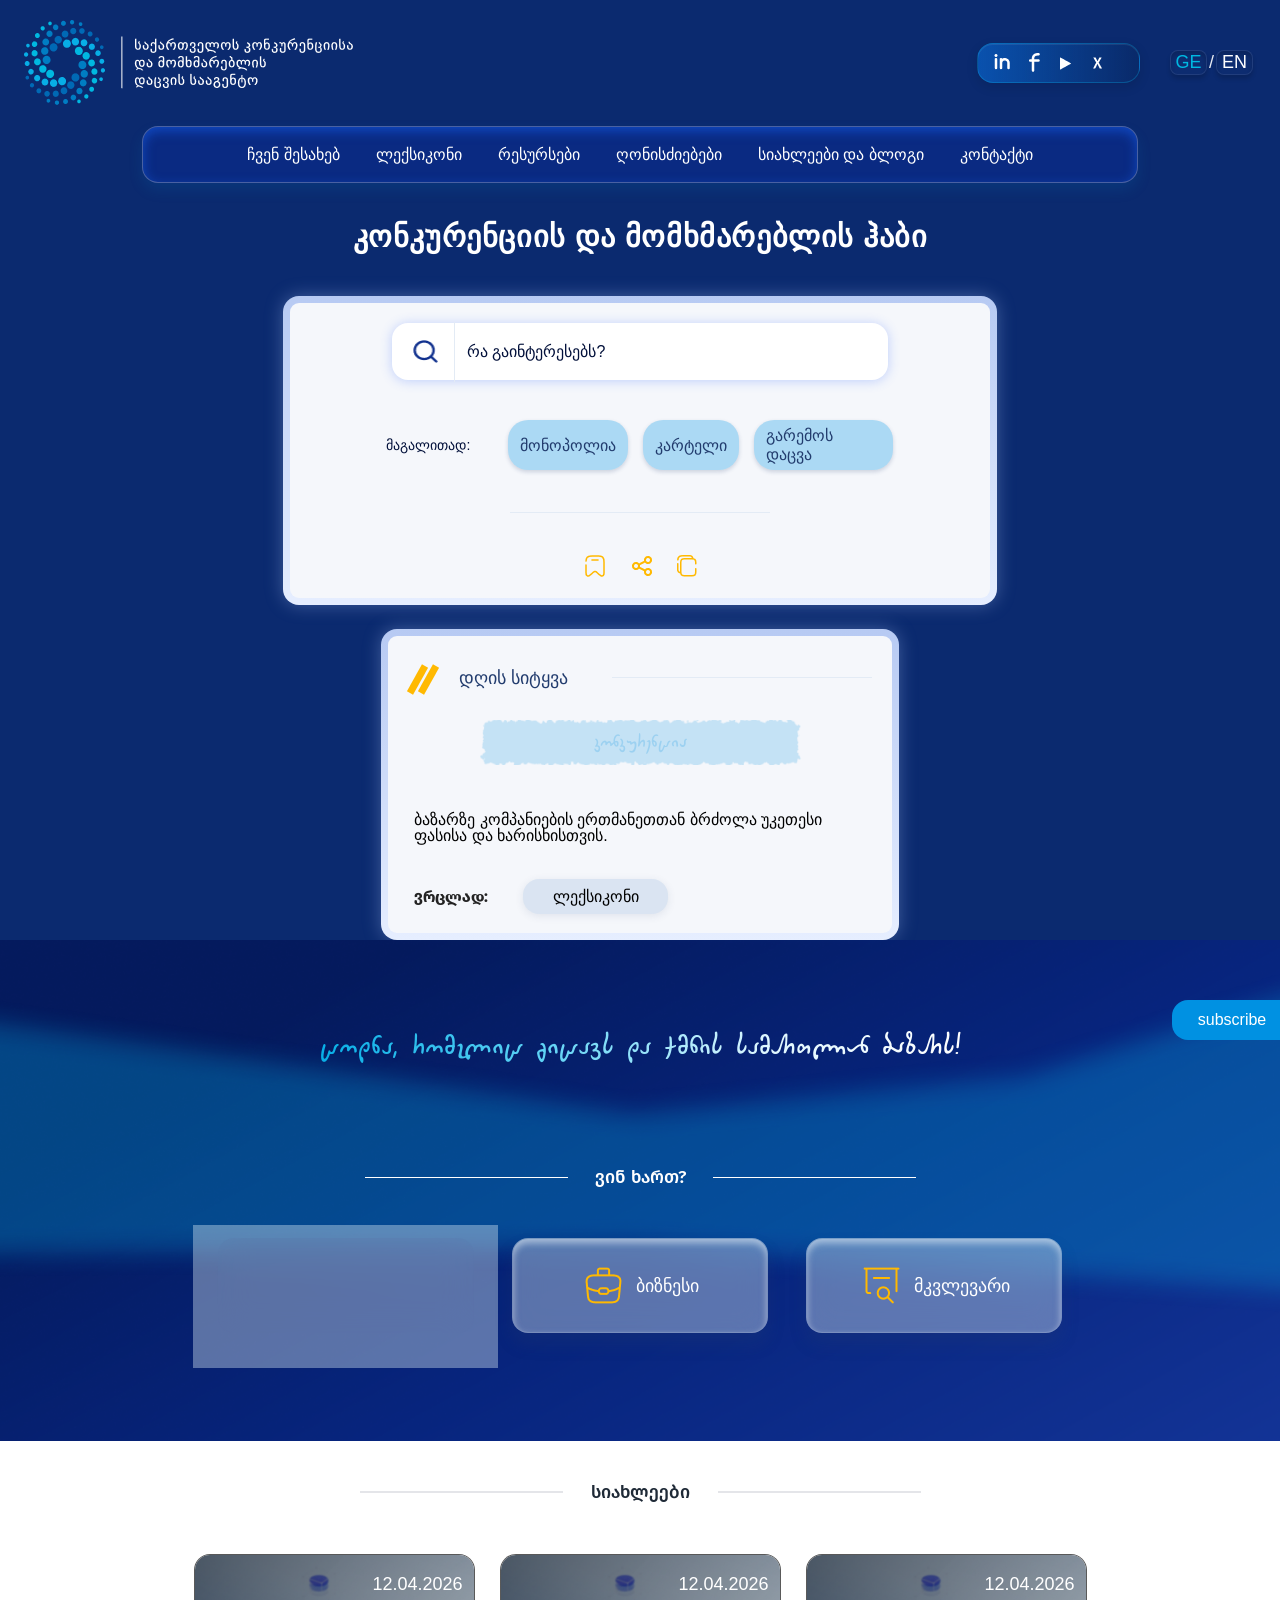
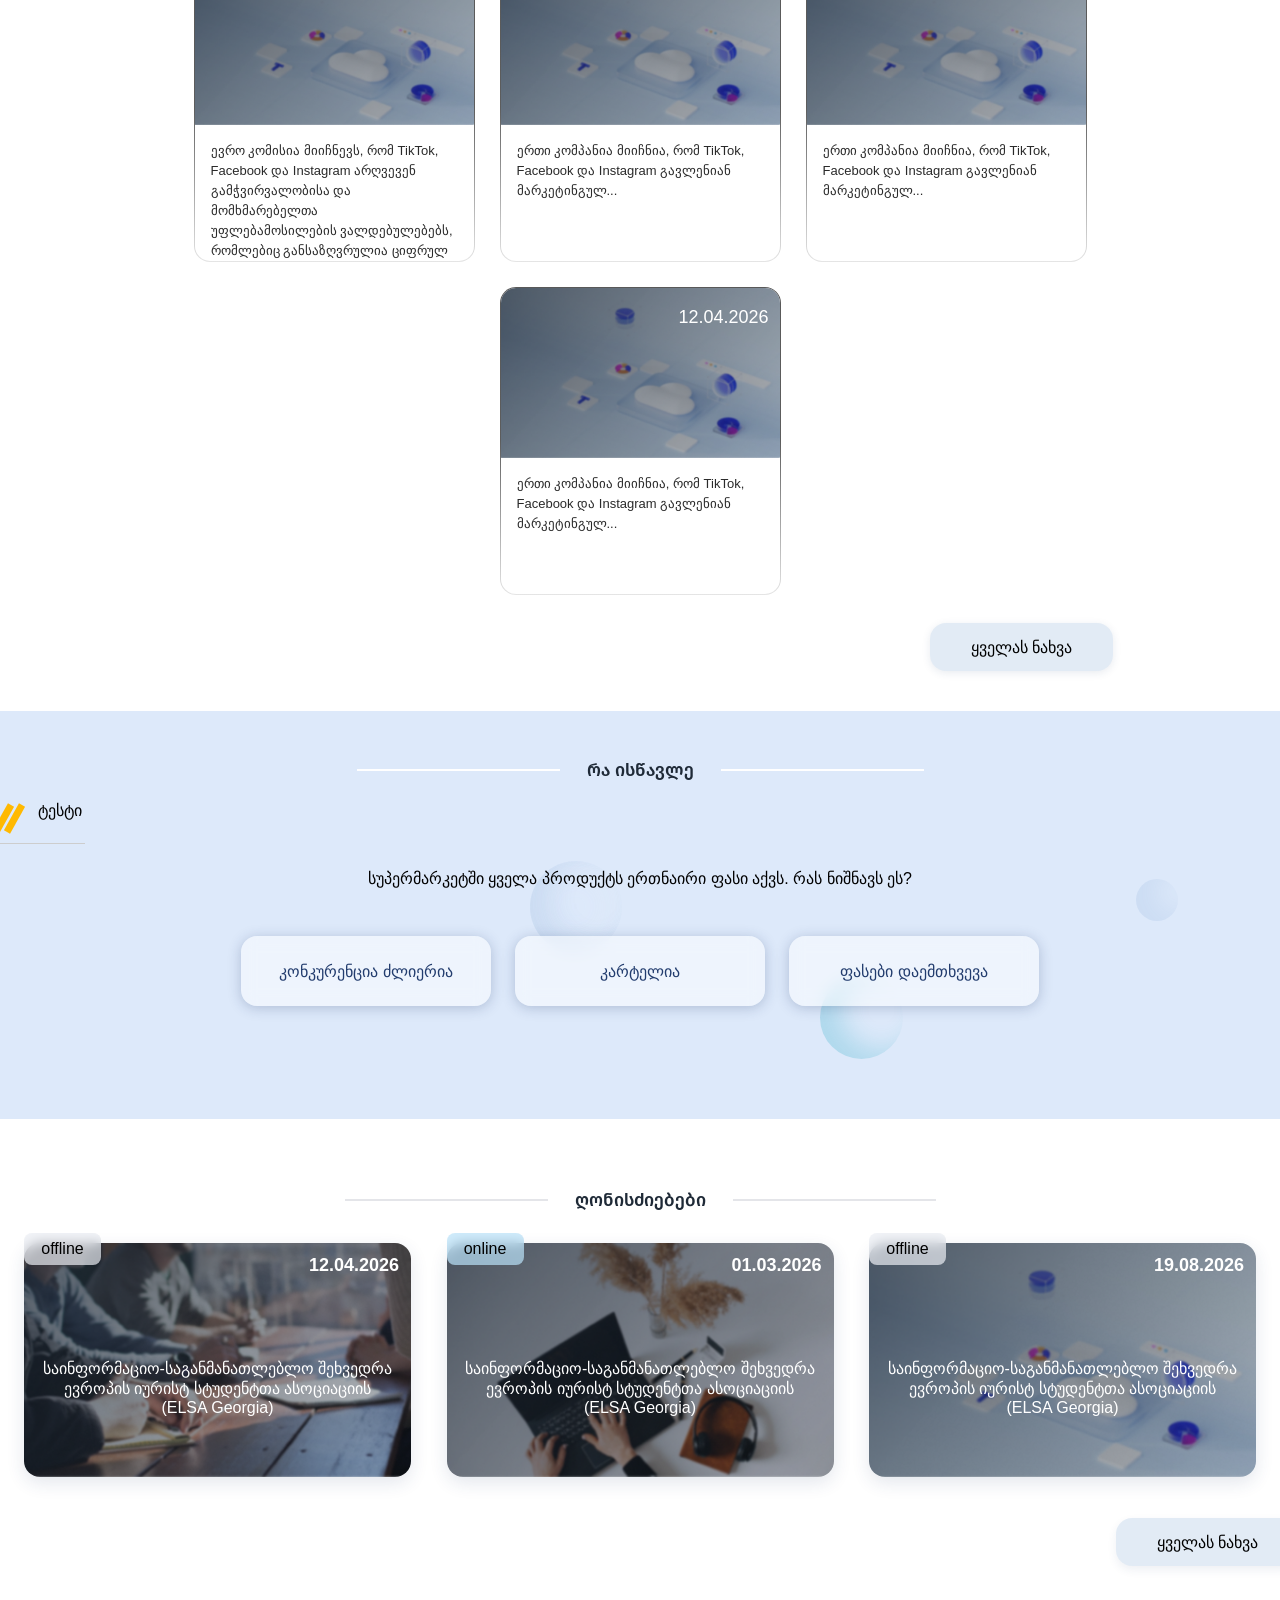
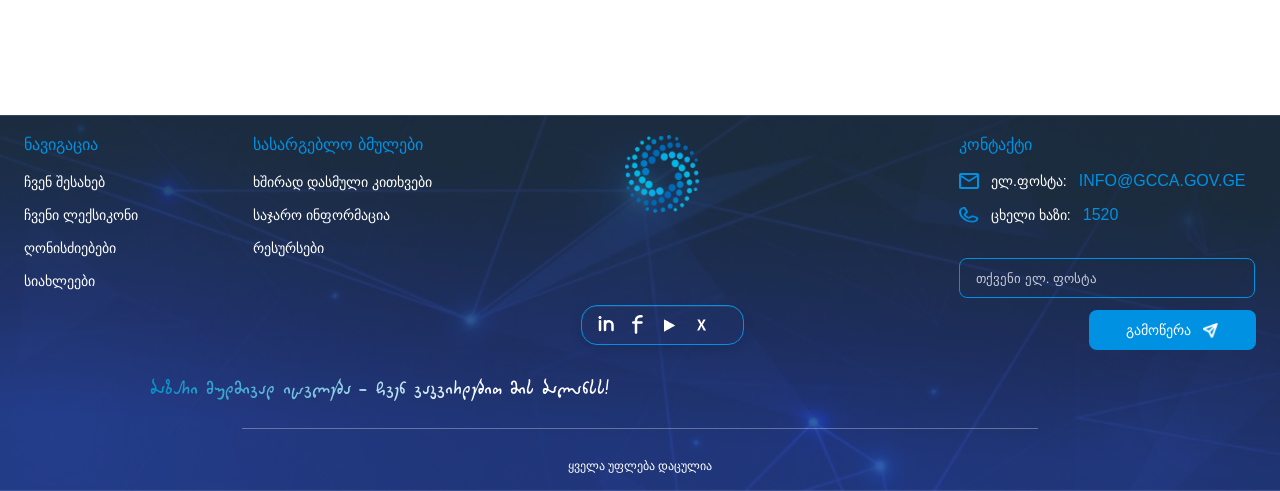
==== index.html @ 0b951bfc "დავიწყე მობ ვერსია" ====
<html lang="ka">
    <head>
        <meta charset="UTF-8" />
        <meta name="viewport" content="width=device-width, initial-scale=1.0" />
        <link rel="preconnect" href="https://fonts.googleapis.com" />
        <link rel="preconnect" href="https://fonts.gstatic.com" crossorigin />
        <script src="assets/js/main.js" defer></script>
        <link
            href="https://fonts.googleapis.com/css2?family=Poppins:wght@400;500;600&display=swap"
            rel="stylesheet"
        />
        <link rel="stylesheet" href="assets/css/style.css" />

        <title>competition</title>
    </head>
    <body>
        <header class="header">
            <div class="container header-top">
                <!-- LEFT: LOGO + TEXT -->
                <div class="header-left">
                    <a href="index.html" class="logo-link">
                        <img
                            src="assets/images/logo-header.png"
                            alt="logo"
                            class="logo"
                        />
                    </a>
                </div>

                <!-- RIGHT: SOCIAL + LANG -->
                <div class="header-right">
                    <div class="socials">
                        <a href="https://www.linkedin.com/company/competition-agency-of-georgia/" aria-linkedin" target="_blank"
                            ><img
                                src="assets/images/in-header.png"
                                alt="instagram"
                        /></a>
                        <a
                            href="https://www.facebook.com/GeorgianNationalCompetitionAgency/"
                            aria-label="Facebook"
                            target="_blank"
                            ><img
                                src="assets/images/fb-header.png"
                                alt="facebook"
                        /></a>
                        <a href="https://www.youtube.com/channel/UCS6PSHW37QIJxqiCBwm-YfQ" aria-label="YouTube" target="_blank"
                            ><img src="assets/images/play.png" alt="youtube"
                        /></a>
                        <a href="https://x.com/gnc_agency/" aria-label="X (Twitter)" target="_blank"
                            ><img src="assets/images/x.png" alt="twitter"
                        /></a>
                    </div>

                    <div class="lang">
                        <a href="#" class="lang-link active">GE</a>

                        <span class="lang-divider">/</span>

                        <a href="#" class="lang-link">EN</a>
                    </div>
                </div>
            </div>

            <!-- NAVIGATION -->
             <button class="burger" aria-label="menu">
                <span></span>
                <span></span>
                <span></span>
            </button>
            <nav class="nav">
                <a href="about.html">ჩვენ შესახებ</a>
                <a href="dictionary.html">ლექსიკონი</a>
                <a href="resources.html">რესურსები</a>
                <a href="event.html">ღონისძიებები</a>
                <a href="news.html">სიახლეები და ბლოგი</a>
                <a href="contact.html">კონტაქტი</a>
            </nav>
        </header>

        <main>
            <h1 class="main-title uppercase">
                კონკურენციის და მომხმარებლის ჰაბი
            </h1>
            <section class="cards">
                <!-- LEFT CARD -->
                <div class="card card-left">
                    <div class="search">
                        <span class="icon">
                            <img
                                src="assets/images/mingcute_search-line.png"
                                alt=""
                            />
                        </span>
                        <label for="search-input" class="visually-hidden"
                            >ძებნა</label
                        >

                        <input
                            type="text"
                            id="search-input"
                            placeholder="რა გაინტერესებს?"
                        />
                    </div>

                    <div class="tags">
                        <span class="tags-label">მაგალითად:</span>

                        <div class="tags-list">
                            <a href="#" class="tag">მონოპოლია</a>

                            <a href="#" class="tag">კარტელი</a>

                            <a href="#" class="tag">გარემოს დაცვა</a>
                        </div>
                    </div>
                    <div class="divider-line"></div>
                    <div class="icons">
                        <a href="#" title="შენახვა" aria-label="შენახვა">
                            <img src="assets/images/Vector.png" alt="" />
                        </a>

                        <a href="#" title="გაზიარება" aria-label="გაზიარება">
                            <img src="assets/images/Vector1.png" alt="" />
                        </a>

                        <a href="#" title="კოპირება" aria-label="კოპირება">
                            <img src="assets/images/Vector2.png" alt="" />
                        </a>
                    </div>
                </div>

                <!-- RIGHT CARD -->
                <div class="card card-right">
                    <h3 class="card-title">
                        <span class="slashes"> </span>
                        დღის სიტყვა
                    </h3>

                    <div class="highlight">კონკურენცია</div>

                    <p class="card-text">
                        ბაზარზე კომპანიების ერთმანეთთან ბრძოლა უკეთესი ფასისა და
                        ხარისხისთვის.
                    </p>
                    <div class="bottom-row">
                        <p class="more">ვრცლად:</p>

                        <a href="#" class="btn">ლექსიკონი</a>
                    </div>
                </div>
            </section>
            <section class="blue-section">
                <p class="handwritten-text">
                    ცოდნა, რომელიც გიცავს და ქმნის სამართლიან ბაზარს!
                </p>
                <button class="subscribe-btn">subscribe</button>

                <div class="user-options">
                    <p class="question-title">ვინ ხართ?</p>

                    <div class="options">
                        <div class="option">
                            <img
                                src="assets/images/user.png"
                                alt="მომხმარებელი"
                            />
                            <span>მომხმარებელი</span>
                        </div>

                        <div class="option">
                            <img
                                src="assets/images/business.png"
                                alt="ბიზნესი"
                            />
                            <span>ბიზნესი</span>
                        </div>

                        <div class="option">
                            <img
                                src="assets/images/research.png"
                                alt="მკვლევარი"
                            />
                            <span>მკვლევარი</span>
                        </div>
                    </div>
                </div>
            </section>
        </main>
        <section class="articles-section">
            <div class="articles-header">
                <div class="line"></div>
                <h2>სიახლეები</h2>
                <div class="line"></div>
            </div>

            <div class="articles-cards">
                <a href="#" class="article-card">
                    <div class="article-card-inner">
                        <div class="article-image">
                            <img src="assets/images/news1.png" alt="" />
                            <span class="article-date">12.04.2026</span>
                        </div>

                        <div class="article-content">
                            <p>
                                ევრო კომისია მიიჩნევს, რომ TikTok, Facebook და
                                Instagram არღვევენ გამჭვირვალობისა და
                                მომხმარებელთა უფლებამოსილების ვალდებულებებს,
                                რომლებიც განსაზღვრულია ციფრულ სერვისებზე
                                შეთანხმებულ დებულებებში (Digital Services
                                Act-DSA). მკვლევარებს უნდა ჰქონდეთ წვდომა
                                აღნიშნული პლატფორმების საჯარო მონაცემებზე, რათა
                                შეისწავლონ მათი შესაძლო გავლენა მომხმარებელთა
                                ფიზიკურ დამენტალურ ჯანმრთელობაზე. თუმცა,
                                Facebook-ის, Instagram-ისა და TikTok-ის მიერ
                                დადგენილი წვდომის პროცედურები მკაცრად შეზღუდულია
                                და არ აძლევს მათ სრულ შესაძლებლობას.
                                Facebook-ისა და Instagram-ის კონტენტის
                                შეტყობინების პროცესი მოიცავს არასაჭირო ნაბიჯებს
                                და იყენებს შეცდომაში შემყვან ინტერფეისს, რაც
                                ზღუდავს მომხმარებლების შესაძლებლობას მარტივად
                                შეიტყონ არალეგალური კონტენტის შესახებ, მაგალითად
                                ბავშვთა სექსუალური ექსპლუატაციის, ტერორისტული
                                აქტების ან ფინანსური თაღლითობების მასალა.
                                მომხმარებლებს, რომელთა კონტენტი წაიშალა ან
                                ანგარიშები შეაჩერეს, უნდა ჰქონდეთ გასაჩივრების
                                განხორციელების უფლება.
                            </p>
                        </div>
                    </div>
                </a>

                <a href="#" class="article-card">
                    <div class="article-card-inner">
                        <div class="article-image">
                            <img src="assets/images/news1.png" alt="" />
                            <span class="article-date">12.04.2026</span>
                        </div>

                        <div class="article-content">
                            <p>
                                ერთი კომპანია მიიჩნია, რომ TikTok, Facebook და
                                Instagram გავლენიან მარკეტინგულ...
                            </p>
                        </div>
                    </div>
                </a>
                <a href="#" class="article-card">
                    <div class="article-card-inner">
                        <div class="article-image">
                            <img src="assets/images/news1.png" alt="" />
                            <span class="article-date">12.04.2026</span>
                        </div>

                        <div class="article-content">
                            <p>
                                ერთი კომპანია მიიჩნია, რომ TikTok, Facebook და
                                Instagram გავლენიან მარკეტინგულ...
                            </p>
                        </div>
                    </div>
                </a>

                <a href="#" class="article-card">
                    <div class="article-card-inner">
                        <div class="article-image">
                            <img src="assets/images/news1.png" alt="" />
                            <span class="article-date">12.04.2026</span>
                        </div>

                        <div class="article-content">
                            <p>
                                ერთი კომპანია მიიჩნია, რომ TikTok, Facebook და
                                Instagram გავლენიან მარკეტინგულ...
                            </p>
                        </div>
                    </div>
                </a>
            </div>

            <button class="view-all-btn">ყველას ნახვა</button>
        </section>
        <section class="learn-section">
            <div class="circle circle-lg"></div>
            <div class="circle circle-md"></div>
            <div class="circle circle-sm"></div>
            <div class="container">
                <div class="learn-header">
                    <span class="learn-line"></span>

                    <h2 class="learn-title">რა ისწავლე</h2>

                    <span class="learn-line"></span>
                </div>

                <div class="learn-content">
                    <div class="learn-left">
                        <div class="slashes"></div>

                        <span class="learn-label">ტესტი</span>
                        <span class="learn-bottom-line"></span>
                    </div>

                    <div class="learn-center">
                        <p class="learn-question">
                            სუპერმარკეტში ყველა პროდუქტს ერთნაირი ფასი აქვს. რას
                            ნიშნავს ეს?
                        </p>

                        <div class="learn-options">
                            <a href="#" class="learn-option">
                                კონკურენცია ძლიერია
                            </a>

                            <a href="#" class="learn-option"> კარტელია </a>

                            <a href="#" class="learn-option">
                                ფასები დაემთხვევა
                            </a>
                        </div>
                    </div>

                   
                </div>
            </div>
        </section>
        <section class="event-section">
            <div class="container">
                <div class="event-header">
                    <span class="event-line"></span>

                    <h2 class="event-title">ღონისძიებები</h2>

                    <span class="event-line"></span>
                </div>

                <div class="event-cards">
                    <!-- CARD 1 -->
                    <a href="#" class="event-card">
                        <article class="event-card">
                            <div class="event-image-wrap">
                                <img
                                    src="assets/images/main-event1.png"
                                    alt="ღონისძიება"
                                    class="event-image"
                                />

                                <span class="event-badge offline">
                                    offline
                                </span>

                                <span class="event-date"> 12.04.2026 </span>

                                <div class="event-overlay"></div>

                                <h3 class="event-card-title">
                                    საინფორმაციო-საგანმანათლებლო შეხვედრა
                                    ევროპის იურისტ სტუდენტთა ასოციაციის (ELSA
                                    Georgia)
                                </h3>
                            </div>
                        </article>
                    </a>

                    <!-- CARD 2 -->
                    <a href="#" class="event-card">
                        <article class="event-card">
                            <div class="event-image-wrap">
                                <img
                                    src="assets/images/main-event2.png"
                                    alt="ღონისძიება"
                                    class="event-image"
                                />

                                <span class="event-badge online"> online </span>

                                <span class="event-date"> 01.03.2026 </span>

                                <div class="event-overlay"></div>

                                <h3 class="event-card-title">
                                    საინფორმაციო-საგანმანათლებლო შეხვედრა
                                    ევროპის იურისტ სტუდენტთა ასოციაციის (ELSA
                                    Georgia)
                                </h3>
                            </div>
                        </article>
                    </a>

                    <!-- CARD 3 -->
                    <a href="#" class="event-card">
                        <article class="event-card">
                            <div class="event-image-wrap">
                                <img
                                    src="assets/images/main-evemt3.png"
                                    alt="ღონისძიება"
                                    class="event-image"
                                />

                                <span class="event-badge offline">
                                    offline
                                </span>

                                <span class="event-date"> 19.08.2026 </span>

                                <div class="event-overlay"></div>

                                <h3 class="event-card-title">
                                    საინფორმაციო-საგანმანათლებლო შეხვედრა
                                    ევროპის იურისტ სტუდენტთა ასოციაციის (ELSA
                                    Georgia)
                                </h3>
                            </div>
                        </article>
                    </a>
                </div>

                <button class="event-button">ყველას ნახვა</button>
            </div>
        </section>
        <footer class="footer">
            <div class="footer-overlay"></div>

            <div class="container footer-container">
                <!-- LEFT -->
                <div class="footer-column">
                    <h3 class="footer-heading">ნავიგაცია</h3>

                    <ul class="footer-links">
                        <li><a href="about.html">ჩვენ შესახებ</a></li>
                        <li><a href="dictionary.html">ჩვენი ლექსიკონი</a></li>
                        <li><a href="event.html">ღონისძიებები</a></li>
                        <li><a href="news.html">სიახლეები</a></li>
                    </ul>
                </div>
                <!-- SECOND COLUMN -->

                <div class="footer-column footer-modules">
                    <h3 class="footer-heading">სასარგებლო ბმულები</h3>

                    <ul class="footer-links">
                        <li><a href="#">ხშირად დასმული კითხვები</a></li>
                        <li><a href="#">საჯარო ინფორმაცია</a></li>
                        <li><a href="resources.html">რესურსები</a></li>
                    </ul>
                </div>

                <!-- CENTER -->
                <div class="footer-center">
                    <a href="index.html" class="logo-link">
                        <img
                            src="assets/images/logo.png"
                            alt="ლოგო"
                            class="footer-logo"
                        />
                    </a>

                    <div class="socials">
                        <a href="https://www.linkedin.com/company/competition-agency-of-georgia/" target="_blank" aria-label="LinkedIn"
                            ><img
                                src="assets/images/in-header.png"
                                alt="linkedin"
                        /></a>
                        <a href="https://www.facebook.com/GeorgianNationalCompetitionAgency/" target="_blank" aria-label="Facebook"
                            ><img
                                src="assets/images/fb-header.png"
                                alt="facebook"
                        /></a>
                        <a href="https://www.youtube.com/channel/UCS6PSHW37QIJxqiCBwm-YfQ" target="_blankaria-label="YouTube"
                            ><img src="assets/images/play.png" alt="youtube"
                        /></a>
                        <a href="https://x.com/gnc_agency/" target="_blank" aria-label="X (Twitter)"
                            ><img src="assets/images/x.png" alt="twitter"
                        /></a>
                    </div>
                </div>

                <!-- RIGHT -->
                <div class="footer-column footer-contact">
                    <h3 class="footer-heading">კონტაქტი</h3>

                    <div class="contact-item">
                        <img src="assets/images/footer-mail.png" alt="mail" />

                        <span class="contact-label">ელ.ფოსტა:</span>

                        <a href="mailto:info@gcca.gov.ge" class="contact-link">
                            INFO@GCCA.GOV.GE
                        </a>
                    </div>

                    <div class="contact-item">
                        <img src="assets/images/footer-call.png" alt="phone" />

                        <span class="contact-label">ცხელი ხაზი:</span>

                        <a href="tel:1520" class="contact-link"> 1520 </a>
                    </div>

                    <form class="footer-form">
                        <input type="email" placeholder="თქვენი ელ. ფოსტა" />

                        <button type="submit">
                            გამოწერა
                            <img
                                src="assets/images/footer-arrow.png"
                                alt="arrow"
                            />
                        </button>
                    </form>
                </div>
            </div>
            <div class="footer-quote">
                ბაზარი მუდმივად იცვლება — ჩვენ ვაკვირდებით მის ბალანსს!
            </div>
            <div class="footer-line"></div>
            <div class="footer-bottom">ყველა უფლება დაცულია</div>
        </footer>
    </body>
</html>
---- assets/css/style.css ----
/*--- RESET--- */
* {
    margin: 0;
    padding: 0;
    box-sizing: border-box;
}

@font-face {
    font-family: "FiraGO-Regular";
    src: url("../fonts/FiraGO-Regular.woff2") format("woff2");
    font-weight: 400;
    font-style: normal;
    font-display: swap;
}

@font-face {
    font-family: "FiraGO-Bold";
    src: url("../fonts/FiraGO-Bold.woff2") format("woff2");
    font-weight: 700;
    font-style: normal;
    font-display: swap;
}

@font-face {
    font-family: "FiraGO-Medium";
    src: url("../fonts/FiraGO-Medium.woff2") format("woff2");
    font-weight: 500;
    font-style: normal;
    font-display: swap;
}

@font-face {
    font-family: "DM Giorgi";
    src: url("../fonts/dm-giorgi-khorguashvili.ttf") format("truetype");
    font-weight: 400;
    font-style: normal;
    font-display: swap;
}

body {
    background: #0b2a6f;
    font-family: "FiraGO-Regular", sans-serif;
}

/*--- UTILITIES--- */
.visually-hidden {
    position: absolute;
    width: 1px;
    height: 1px;
    padding: 0;
    margin: -1px;
    overflow: hidden;
    clip: rect(0, 0, 0, 0);
    white-space: nowrap;
    border: 0;
}

/* ---CONTAINER ---*/
.container {
    width: min(1200px, 100% - 40px);
    margin-inline: auto;
    padding: 0 20px;
}

/* ---HEADER--- */
.header {
    padding-top: 20px;
}

.header-top {
    display: flex;
    justify-content: space-between;
    align-items: center;
}

.header-left {
    width: 328px;
    height: 85px;
    display: flex;
    align-items: center;
    gap: 15px;
}

/* LOGO LINK */

.logo-link {
    display: flex;
    align-items: center;

    text-decoration: none;

    transition:
        transform 0.25s ease,
        opacity 0.25s ease;
}

.logo-link:hover {
    transform: translateY(-2px);
    opacity: 0.9;
}

/* LOGO IMAGE */

.logo {
    width: 328.83px;
    height: 84.82px;

    object-fit: contain;

    display: block;
}

.header-right {
    display: flex;
    align-items: center;
    gap: 30px;
}

.socials {
    display: flex;
    align-items: center;
    width: 163px;
    height: 40px;
    gap: 8px;
    padding: 0 12px;
    border-radius: 16px;
    border: 1px solid rgba(7, 174, 230, 0.3);
    background: linear-gradient(
        90deg,
        rgba(9, 90, 187, 0.83) 0%,
        rgba(4, 41, 85, 0.2) 100%
    );

    box-shadow:
        0 4px 12px rgba(0, 0, 0, 0.12),
        inset 0 1px 0 rgba(255, 255, 255, 0.08);
}

.socials a {
    display: inline-flex;
    align-items: center;
    justify-content: center;
    width: 24px;
    height: 24px;
    transition:
        background 0.3s ease,
        transform 0.3s ease,
        color 0.3s ease;
}

.socials a:hover {
    background: rgba(255, 255, 255, 0.12);
    transform: translateY(-1px);
}

.lang {
    display: flex;
    align-items: center;
    gap: 2px;
    width: 86px;
    height: 25px;
    font-family: "FiraGO", sans-serif;
    font-size: 18px;
    font-weight: 500;
}

.lang-link {
    display: flex;
    align-items: center;
    justify-content: center;
    width: 37px;
    height: 25px;
    border-radius: 8px;
    color: #ffffff;
    background: rgba(255, 255, 255, 0.01);
    box-shadow:
        inset 0 4px 4px rgba(0, 0, 0, 0.15),
        0 4px 4px rgba(0, 0, 0, 0.15);
    border: 1px solid rgba(255, 255, 255, 0.08);
    text-decoration: none;
    transition:
        background 0.3s ease,
        color 0.3s ease,
        box-shadow 0.3s ease;
}

.lang-link.active {
    color: #00b8e1;
    background: rgba(255, 255, 255, 0.01);
    box-shadow:
        inset 0 4px 4px rgba(0, 0, 0, 0.15),
        0 4px 4px rgba(0, 0, 0, 0.15);
}

.lang-divider {
    color: #ffffff;
    opacity: 0.9;
}
/* BURGER */

.burger {
    display: none;

    width: 48px;
    height: 48px;

    border: none;
    background: transparent;

    cursor: pointer;

    flex-direction: column;
    justify-content: center;
    align-items: center;

    gap: 6px;

    margin-left: auto;
}

.burger span {
    width: 28px;
    height: 2px;
    background: #ffffff;
    border-radius: 10px;
    transition: 0.3s ease;
}
.nav {
    margin: 21px auto 0;
    display: flex;
    justify-content: center;
    align-items: center;
    width: min(996px, 100%);
    flex-wrap: wrap;
    height: auto;
    min-height: 57px;
    padding-inline: clamp(20px, 4vw, 60px);
    border-radius: 16px;
    background: rgba(11, 44, 139, 0.7);
    border: 1px solid rgba(255, 255, 255, 0.26);
    box-shadow:
        inset 0 4px 12px rgba(21, 101, 255, 0.5),
        0 7px 14px rgba(0, 125, 195, 0.15);
}

.nav a {
    color: white;
    text-decoration: none;
    padding: 8px 18px;
    border-radius: 8px;
    transition: 0.3s;
    font-family: "FiraGO", sans-serif;
    font-weight: 500;
    font-size: 16px;
    transition:
        background 0.35s ease,
        box-shadow 0.35s ease,
        color 0.35s ease;
}

.nav a:hover {
    background: rgba(9, 42, 131, 0.9);
    box-shadow:
        inset 0 4px 10px rgba(0, 184, 225, 0.28),
        0 0 12px rgba(0, 184, 225, 0.18);
    color: #ffffff;
}

.nav a:hover::after {
    content: "";
    position: absolute;
    left: 8px;
    right: 8px;
    bottom: -1px;
    height: 1px;
    background: rgba(0, 184, 225, 0.8);
    box-shadow: 0 0 8px rgba(0, 184, 225, 0.8);
}

.nav a.active {
    background: rgba(18, 69, 199, 0.2);
    border: 1px solid rgba(0, 184, 225, 0.25);
    box-shadow:
        inset 0 2px 8px rgba(41, 134, 255, 0.35),
        0 1px 10px rgba(153, 227, 255, 0.3);
    color: #ffffff;
}

.main-title {
    max-width: 656px;
    width: 90%;
    margin: 39px auto 0;
    font-family: "FiraGO", sans-serif;

    font-weight: 700;
    font-size: 30px;
    line-height: 100%;
    text-align: center;
    color: #ffffff;
}
.uppercase {
    font-family: "FiraGO", sans-serif;
    text-transform: uppercase;
    font-feature-settings:
        "case" 1,
        "c2sc" 1,
        "smcp" 1;
    letter-spacing: 0.02em;
}

.cards {
    margin-top: clamp(30px, 4vw, 44px);
    display: flex;
    justify-content: center;
    gap: clamp(20px, 3vw, 52px);
    flex-wrap: wrap;
}

.card {
    background: #f8fbff;
    border-radius: 16px;
    padding: 20px;
    border: 7px solid transparent;
    background-image:
        linear-gradient(#f5f7fb, #f5f7fb),
        linear-gradient(180deg, #b7caf3 0%, #e6eeff 100%);
    background-origin: border-box;
    background-clip: padding-box, border-box;
    box-shadow: 0 0 18px rgba(147, 174, 228, 0.4);
}

/*left card*/
.card-left {
    width: min(630px, 100%);
    height: 309px;
    display: flex;
    flex-direction: column;
    align-items: center;
}

.search {
    width: min(496px, 100%);
    height: 61px;
    display: flex;
    align-items: center;
    padding: 0 20px;
    background: #ffffff;
    border-radius: 16px;
    box-shadow: 0 1px 12px rgba(64, 113, 255, 0.3);
}

.search input {
    flex: 1;
    border: none;
    outline: none;
    margin-left: 12px;
    width: 100%;
    font-family: "FiraGO", sans-serif;
    font-size: 16px;
    font-weight: 400;
    color: #02103a;
}

.search img {
    width: 28px;
    height: 28px;
}

.icon {
    position: relative;
    padding-right: 15px;
}

.icon::after {
    content: "";
    position: absolute;
    right: 0;
    top: 50%;
    transform: translateY(-50%);
    width: 1px;
    height: 60px;
    background: #e3ebf5;
}

.search input::placeholder {
    color: #02103a;
}

.tags {
    display: flex;
    align-items: center;
    justify-content: space-between;
    width: 100%;
    max-width: 507px;
    margin-top: 40px;
}

.tags-label {
    color: #02103a;
    font-family: "FiraGO", sans-serif;
    font-size: 14px;
    font-weight: 400;
}

.tags-list {
    display: flex;
    width: 385px;
    gap: 15px;
}

.tag {
    display: inline-flex;
    align-items: center;
    justify-content: center;
    text-decoration: none;
    padding: 6px 12px;
    border-radius: 20px;
    font-family: "FiraGO", sans-serif;
    font-size: 16px;
    font-weight: 400;
    color: #223c6e;
    background: rgba(0, 145, 226, 0.3);
    box-shadow: 0 2px 4px rgba(34, 60, 110, 0.2);
}

.divider-line {
    width: 260px;
    height: 1px;
    background: #e3ebf5;
    margin-top: 42px;
}

.icons {
    display: flex;
    align-items: center;
    gap: 25px;
    margin-top: 41px;
}

.icons a {
    display: inline-flex;
    align-items: center;
    justify-content: center;
    text-decoration: none;
    transition:
        transform 0.3s ease,
        opacity 0.3s ease;
}

.icons a:hover {
    transform: translateY(-2px);
    opacity: 0.8;
}

/* RIGHT CARD */
.card-right {
    position: relative;
    width: min(517px, 100%);
    height: 311px;
    display: flex;
    flex-direction: column;
    padding: 0 26px;
}

.card-title {
    width: 178px;
    display: flex;
    align-items: center;
    gap: 27px;
    margin-top: 26px;
    font-family: "FiraGO", sans-serif;
    font-weight: 500;
    font-size: 18px;
    color: #223c6e;
}

.card-right::after {
    content: "";
    position: absolute;
    margin-top: 41px;
    right: 20px;
    width: 260px;
    height: 1px;
    background: #e3ebf5;
}

.slashes {
    display: flex;
    gap: 4px;
    align-items: center;
    transform: translateY(2px);
}

.slashes::before,
.slashes::after {
    content: "";
    width: 7px;
    height: 31px;
    background: #ffb901;
    transform: rotate(29deg);
    display: block;
}

.highlight {
    width: 325px;
    height: 45px;
    display: flex;
    align-items: center;
    justify-content: center;
    border-radius: 8px;
    margin: 27px auto;
    font-family: "DM Giorgi", sans-serif;
    background-image: url("../images/background.png");
    background-size: cover;
    background-position: center;
    background-repeat: no-repeat;
    color: #0091e233;
}

.card-text {
    width: 436px;
    font-family: "FiraGO", sans-serif;
    font-size: 16px;
    font-weight: 400;
    line-height: 100%;
    margin-top: 20px;
}

.bottom-row {
    display: flex;
    align-items: center;
    gap: 35px;
    margin-top: 35px;
}

.more {
    font-family: "FiraGO-Bold", sans-serif;
    font-weight: 500;
    font-size: 16px;
    line-height: 100%;
    color: #232323;
}

.btn {
    width: 145px;
    height: 35px;
    border: none;
    border-radius: 16px;
    background: rgba(64, 120, 190, 0.15);
    box-shadow: 0 2px 9px rgba(35, 60, 110, 0.1);
    font-family: "FiraGO", sans-serif;
    font-size: 16px;
    font-weight: 400;
    cursor: pointer;
    color: #000000;
    display: inline-flex;
    align-items: center;
    justify-content: center;
    text-decoration: none;
}

/*--- BLUE SECTION ---*/
.blue-section {
    position: relative;
    overflow: hidden;
    padding-top: 40px;
    padding-bottom: 80px;
    background-image: url("../images/gradient1.png");
    background-size: cover;
    background-position: center top;
    background-repeat: no-repeat;
}

.blue-section::before {
    content: "";
    position: absolute;
    left: 0;
    top: 0;
    width: 100%;
    height: 380px;
    background-image: url("../images/gradient2.png");
    background-size: cover;
    background-position: top center;
    background-repeat: no-repeat;
    pointer-events: none;
}

.handwritten-text {
    font-family: "DM Giorgi", sans-serif;
    font-weight: 400;
    font-size: 24px;
    line-height: 100%;
    text-align: center;
    background: linear-gradient(
        90deg,
        #07aee6 0%,
        #5fd3f5 35%,
        #dff7ff 70%,
        #ffffff 100%
    );
    -webkit-background-clip: text;
    -webkit-text-fill-color: transparent;
    margin: 50px auto;
    max-width: 643px;
    padding-top: 6px;
    padding-bottom: 4px;
}

.subscribe-btn {
    position: absolute;
    top: 60px;
    right: -12px;
    width: 120px;
    height: 40px;
    border: none;
    border-radius: 16px 0 0 16px;
    background: #0091e2;
    color: #ffffff;
    font-family: "FiraGO", sans-serif;
    font-weight: 500;
    font-size: 16px;
    z-index: 10;
}

.user-options {
    max-width: 996px;
    width: 100%;
    margin: 104px auto 28px;
    position: relative;
    z-index: 2;
}

.handwritten-text,
.user-options {
    position: relative;
    z-index: 2;
}

.question-title {
    position: relative;
    width: fit-content;
    margin: 0 auto 52px;
    font-family: "FiraGO-Medium", sans-serif;
    font-weight: 500;
    font-size: 18px;
    color: #ffffff;
    line-height: 100%;
}

.question-title::before,
.question-title::after {
    content: "";
    position: absolute;
    top: 50%;
    width: 203px;
    height: 1px;
    background: #ffffff;
}

.question-title::before {
    left: -;
}

.question-title::before {
    right: calc(100% + 27px);
}

.question-title::after {
    left: calc(100% + 27px);
}

.options {
    display: flex;
    justify-content: center;
    gap: clamp(16px, 3vw, 40px);
    flex-wrap: wrap;
}

.option {
    width: min(256px, 100%);
    height: 95px;
    display: flex;
    align-items: center;
    justify-content: center;
    gap: 10px;
    border-radius: 16px;
    background: rgba(218, 234, 246, 0.4);
    border: 1px solid rgba(255, 255, 255, 0.18);
    box-shadow:
        0px 11px 16px rgba(34, 60, 110, 0.25),
        inset 0px 4px 7px rgba(253, 254, 255, 0.5);
    backdrop-filter: blur(16px);
    -webkit-backdrop-filter: blur(16px);
    color: #ffffff;
    font-family: "FiraGO", sans-serif;
    font-size: 18px;
    font-weight: 500;
}

/*--- ARTICLES SECTION სიახლეები---*/
.articles-section {
    width: 100%;
    padding: 40px 120px;
    background: #ffffff;
}

.articles-header {
    display: flex;
    align-items: center;
    justify-content: center;
    gap: 28px;
    margin-bottom: 51px;
}

.articles-header h2 {
    font-family: "FiraGO-Medium", sans-serif;
    font-size: 18px;
    font-weight: 500;
    color: #1f2a37;
}

.line {
    width: 203px;
    height: 2px;
    background: #e4e5e9;
}

.articles-cards {
    display: flex;
    gap: 25px;
    justify-content: center;
    flex-wrap: wrap;
}

.article-card {
    display: block;
    text-decoration: none;
    color: inherit;
    width: 281px;
    height: 308px;
    padding: 1px;
    border-radius: 16px;
    background: linear-gradient(
        180deg,
        rgba(0, 0, 0, 0.65) 0%,
        rgba(58, 58, 58, 0.825) 50%,
        rgba(0, 0, 0, 0.1) 100%
    );

    overflow: hidden;
}

.article-card-inner {
    width: 100%;
    height: 100%;
    background: #ffffff;
    border-radius: 15px;
    overflow: hidden;
}

.article-image {
    position: relative;
    width: 100%;
    height: 170px;
}

.article-image img {
    width: 100%;
    height: 100%;
    object-fit: cover;
}

.article-date {
    width: 87px;
    height: 21px;
    position: absolute;
    top: 19px;
    right: 14px;
    font-size: 18px;
    font-weight: 500;
    color: #ffffff;
    font-family: "FiraGO", sans-serif;
}

.article-content {
    padding: 16px;
}

.article-content p {
    font-family: "FiraGO", sans-serif;
    font-size: 13px;
    line-height: 20px;
    color: #2a2a2a;
}

.view-all-btn {
    display: flex;
    align-items: center;
    justify-content: center;
    margin-left: calc(100% - 230px);
    margin-top: 28px;
    width: 183px;
    height: 48px;
    border: none;
    border-radius: 16px;
    background: rgba(64, 120, 190, 0.15);
    box-shadow: 0 2px 9px rgba(34, 60, 110, 0.1);
    backdrop-filter: blur(4px);
    color: #000000;
    font-family: "FiraGO", sans-serif;
    font-size: 16px;
    font-weight: 400;
    cursor: pointer;
    transition: 0.3s ease;
}

/* --- learn section--- */
.learn-section {
    position: relative;
    padding: 48px 0;
    background: #dde9fa;
    overflow: hidden;
}

.learn-header {
    display: flex;
    align-items: center;
    justify-content: center;
    gap: 27px;
    margin-bottom: 70px;
}

.learn-line {
    width: 203px;
    height: 2px;
    background: #ffffff;
}

.learn-title {
    font-family: "FiraGO-Medium", sans-serif;
    font-weight: 500;
    font-size: 18px;
    color: #1f2a37;
}

.learn-content {
    position: relative;
    max-width: 1040px;
    width: 100%;
    margin: 0 auto;
    padding: 20px 0 65px;
    display: flex;
    flex-direction: column;
    align-items: center;
    gap: 48px;
}

.learn-left {
    position: absolute;
    left: -120px;
    top: -50px;
    display: flex;
    align-items: flex-start;
    gap: 20px;
}

.learn-label {
    font-family: "FiraGO", sans-serif;
    font-size: 16px;
    font-weight: 400;
    color: #000000;
}

.learn-bottom-line {
    width: 185px;
    height: 1px;
    background: #cdcdcd;
    position: absolute;
    left: -100px;
    bottom: -12px;
}

.learn-center {
    display: flex;
    flex-direction: column;
    align-items: center;
}

.learn-question {
    max-width: 572px;
    height: 19px;
    margin-bottom: 46px;
    text-align: center;
    font-family: "FiraGO", sans-serif;
    font-weight: 400;
    font-size: 16px;
    line-height: 100%;
    color: #000000;
}

.learn-options {
    display: flex;
    align-items: center;
    gap: 71px;
    width: 893px;
}

.learn-option {
    display: flex;
    align-items: center;
    justify-content: center;
    width: 250px;
    height: 70px;
    border-radius: 16px;
    text-decoration: none;
    background: rgba(255, 255, 255, 0.5);
    box-shadow: 0 2px 13px rgba(34, 60, 110, 0.25);
    backdrop-filter: blur(8px);
    font-family: "FiraGO", sans-serif;
    font-size: 16px;
    font-weight: 400;
    color: #223c6e;
    cursor: pointer;
    transition: 0.25s ease;
}

/* CIRCLE */
.circle {
    position: absolute;
    border-radius: 50%;
}

/* დიდი */

.circle-lg {
    position: absolute;
    width: 92px;
    height: 92px;
    left: 530px;
    top: 150px;
    border-radius: 50%;
    opacity: 0.21;
    background: linear-gradient(
        180deg,
        rgba(64, 120, 190, 0.55) 0%,
        rgba(64, 120, 190, 0.35) 100% transparent
    );

    box-shadow: inset 20px -8px 27px #4078be80;

    backdrop-filter: blur(27px);
}

/* საშუალო */

.circle-md {
    position: absolute;
    width: 83px;
    height: 83px;
    left: 820px;
    top: 265px;
    border-radius: 50%;
    opacity: 0.41;

    background: linear-gradient(
        180deg,
        rgba(0, 184, 225, 1) 0%,
        rgba(69, 174, 197, 0.67) 100% transparent;
    );

    box-shadow: inset 20px -8px 27px rgba(0, 155, 186, 0.5);
}

/* პატარა */

.circle-sm {
    position: absolute;
    width: 42px;
    height: 42px;
    left: 1136px;
    top: 168px;
    border-radius: 50%;
    opacity: 0.21;

    background: linear-gradient(
        180deg,
        rgba(64, 120, 190, 1) 0%,
        rgba(64, 120, 190, 0.67) 100% transparent;
    );

    box-shadow: inset 20px -8px 27px rgba(64, 120, 190, 0.5);
}
/* --- EVENT SECTION --- */
.event-section {
    padding: 70px 0 85px;
    background: #ffffff;
}

.event-header {
    display: flex;
    align-items: center;
    justify-content: center;
    gap: 27px;
    margin-bottom: 32px;
}

.event-line {
    width: 203px;
    height: 2px;
    background: #e4e5e9;
}

.event-title {
    font-family: "FiraGO-Medium", sans-serif;
    font-weight: 500;
    font-size: 18px;
    color: #1f2a37;
}

/* --- CARDS --- */

.event-cards {
    width: 1202px;
    display: flex;
    justify-content: space-between;
    gap: 20px;
    margin-bottom: 41px;
}

.event-card {
    display: block;
    text-decoration: none;
    color: inherit;
    width: 387px;
    height: 234px;
}

.event-image-wrap {
    position: relative;
    width: 100%;
    height: 100%;
    border-radius: 16px;
    box-shadow: 0 6px 18px rgba(36, 60, 110, 0.12);
}

.event-image {
    width: 100%;
    height: 100%;
    object-fit: cover;
    display: block;
    border-radius: 16px;
}

.event-overlay {
    position: absolute;
    inset: 0;
}

.event-badge {
    position: absolute;
    top: -10px;
    z-index: 2;
    min-width: 77px;
    height: 32px;
    padding: 0 10px;
    border-radius: 8px;
    display: flex;
    align-items: center;
    justify-content: center;
    font-family: "FiraGO", sans-serif;
    font-size: 16px;
    font-weight: 500;
    color: black;
    background: #ebeef4b2;
    backdrop-filter: blur(6px);
}

.event-badge.online {
    background: #bbe2f9b2;
    color: black;
}

.event-date {
    position: absolute;
    top: 12px;
    right: 12px;
    z-index: 2;
    font-family: "FiraGO", sans-serif;
    font-size: 18px;
    font-weight: 600;
    color: #ffffff;
}

.event-card-title {
    position: absolute;
    left: 15px;
    right: 15px;
    bottom: 60px;
    z-index: 2;
    font-family: "FiraGO", sans-serif;
    font-size: 16px;
    font-weight: 400;
    line-height: 120%;
    color: #ffffff;
    text-align: center;
}

.event-button {
    width: 183px;
    height: 48px;
    display: block;
    margin-left: calc(100% - 140px);
    border: none;
    border-radius: 16px;
    background: #4078be26;
    box-shadow: 0 4px 10px rgba(36, 60, 110, 0.08);
    color: #000000;
    font-family: "FiraGO", sans-serif;
    font-size: 16px;
    font-weight: 400;
    cursor: pointer;
    transition: 0.25s ease;
    margin-bottom: 64px;
}

/* --- FOOTER --- */

.footer {
    position: relative;
    padding-top: 20px;
    background: linear-gradient(135deg, #10225d 0%, #16348a 50%, #1d3f9c 100%);
    color: #ffffff;
}

/* ფონის ხაზები */
.footer-overlay {
    position: absolute;
    inset: 0;
    background-image: url("../images/footer.png");
    background-size: cover;
    background-position: center;
    pointer-events: none;
}

.footer-container {
    position: relative;
    z-index: 2;
    display: flex;
    align-items: flex-start;
    justify-content: space-between;
}

/* --- COLUMNS --- */
.footer-column {
    display: flex;
    flex-direction: column;
}

.footer-heading {
    margin-bottom: 18px;
    font-family: "FiraGO", sans-serif;
    font-size: 16px;
    font-weight: 500;
    color: #0091e2;
}

.footer-links {
    display: flex;
    flex-direction: column;
    gap: 14px;
    list-style: none;
}

.footer-links a {
    font-family: "FiraGO", sans-serif;
    font-weight: 400;
    font-size: 14px;
    color: #ffffff;
    text-decoration: none;
    transition: 0.25s ease;
}

/*დაადარე ფიგმას.footer-links a:hover {
    color: #07aee6;
}*/

.footer-modules {
    min-width: 212px;
}

.footer-container {
    position: relative;
    z-index: 2;
    display: flex;
    align-items: flex-start;
    gap: 90px;
}

/* --- CENTER --- */
.footer-center {
    display: flex;
    flex-direction: column;
    align-items: center;
    margin-right: 100px;
}

.footer-logo {
    width: 75px;
    margin-bottom: 28px;
}

.footer .socials {
    display: flex;
    align-items: center;
    width: 163px;
    height: 40px;
    gap: 8px;
    padding: 0 12px;
    border-radius: 16px;
    border: 1px solid#0091E2;
    background: transparent;
    margin-top: 64px;
}

.socials a {
    display: inline-flex;
    align-items: center;
    justify-content: center;
    width: 24px;
    height: 24px;
    transition:
        background 0.3s ease,
        transform 0.3s ease,
        color 0.3s ease;
}

.socials a:hover {
    background: rgba(255, 255, 255, 0.12);
    transform: translateY(-1px);
}

.footer-quote {
    position: relative;
    z-index: 2;

    margin-top: 24px;
    margin-left: 150px;

    padding-top: 4px;
    padding-bottom: 4px;

    font-family: "DM Giorgi", sans-serif;
    font-size: 16px;
    font-weight: 400;

    line-height: 150%;

    background: linear-gradient(90deg, #048fc4 0%, #ffffff 30%);

    -webkit-background-clip: text;
    background-clip: text;

    -webkit-text-fill-color: transparent;
    color: transparent;
}

/* --- CONTACT --- */
.footer-contact {
    min-width: 290px;
}

.contact-item {
    display: flex;
    align-items: center;
    gap: 12px;
    margin-bottom: 16px;
}

.contact-item img {
    width: 20px;
    height: 16px;
}

.contact-label {
    font-family: "FiraGO", sans-serif;
    font-size: 14px;
    font-weight: 400;
    color: #ffffff;
}

.contact-link {
    font-family: "FiraGO", sans-serif;
    font-size: 16px;
    font-weight: 500;
    color: #0091e2;
    text-decoration: none;
    transition: 0.25s ease;
}

.footer-form {
    margin-top: 18px;
}

.footer-form input {
    width: 296px;
    height: 40px;
    padding: 0 16px;
    border: 1px solid #0091e2;
    border-radius: 8px;
    background: transparent;
    outline: none;
    color: #c5cad9;
    margin-bottom: 12px;
}

.footer-form input::placeholder {
    color: #c5cad9;
}

.footer-form button {
    width: 167px;
    height: 40px;
    display: flex;
    align-items: center;
    justify-content: center;
    gap: 12px;
    padding: 6px 20px;
    margin-left: 130px;
    border: none;
    border-radius: 8px;
    background: #0091e2;
    color: #ffffff;
    font-family: "FiraGO", sans-serif;
    font-size: 14px;
    font-weight: 400;
    line-height: 100%;
    cursor: pointer;
    transition: 0.25s ease;
}

.footer-form button img {
    width: 15px;
    height: 15px;
    object-fit: contain;
    flex-shrink: 0;
}

/* --- BOTTOM --- */
.footer-line {
    position: relative;
    z-index: 2;
    width: 796px;
    height: 1px;
    margin: 22px auto 12px;
    background: #ffffff;
    opacity: 0.3;
}

.footer-bottom {
    position: relative;
    z-index: 2;
    padding: 18px 0;
    text-align: center;
    font-family: "FiraGO", sans-serif;
    font-size: 12px;
    font-weight: 400;
    color: #ffffff;
}

/* =========================
   EVENTS PAGE
========================= */
/*   TITLE */

.events-page-title {
    margin-bottom: 31px;
    margin-top: 25px;
    text-align: center;
    font-family: "FiraGO", sans-serif;
    font-size: 20px;
    font-weight: 600;
    text-transform: uppercase;
    line-height: 100%;
    color: #30cbff;
}

/* TABS */
.events-page-tabs {
    position: relative;
    z-index: 3;
    width: 1201px;
    height: 70px;
    margin: 0 auto -16px;
    display: flex;
    justify-content: center;
    gap: 47px;
}

.events-page-tab {
    position: relative;
    top: 10px;
    width: 577px;
    height: 60px;
    border: 1px solid #69aeff;
    border-radius: 16px 16px 0 0;
    background: linear-gradient(180deg, #0f4fc6 0%, #123b92 100%);
    font-family: "FiraGO", sans-serif;
    font-size: 16px;
    font-weight: 600;
    color: #ffffff;
    cursor: pointer;
    text-transform: uppercase;
}

/* ACTIVE TAB */
.events-page-tab--active {
    background: linear-gradient(180deg, #1167d9 0%, #0a4697 100%);
    height: 70px;
    margin: 0 auto -20px;
}

/* CONTENT AREA */
.events-page-section {
    margin-top: 14px;
}

.events-page-content {
    position: relative;
    z-index: 2;
    width: 100%;
    background: #ffffff;
    border-radius: 16px 16px 0 0;
    padding-top: 14px;
    padding-bottom: 70px;
}

/* FILTERS */
.events-page-filters {
    width: 1201px;
    margin: 0 auto 73px;
    display: flex;
    align-items: center;
    gap: 47px;
}

/* -FIELDS- */
/*  SELECT */
.events-page-field1 {
    position: relative;
    width: 576px;
    height: 42px;
}

.events-page-select {
    width: 100%;
    height: 100%;
    padding: 0 20px;
    border: 1px solid #cbd2e2;
    border-radius: 8px;
    background: #ffffff;
    appearance: none;
    outline: none;
    font-family: "FiraGO", sans-serif;
    font-size: 16x;
    font-weight: 500;
    color: #47536e;
    cursor: pointer;
}

/* CUSTOM ARROW */
.events-page-field1::after {
    content: "";
    position: absolute;
    top: 50%;
    right: 18px;
    width: 8px;
    height: 8px;
    border-right: 2px solid #1d1d1d;
    border-bottom: 2px solid #1d1d1d;
    transform: translateY(-70%) rotate(45deg);
    pointer-events: none;
}

/* SEARCH FIELD */
.events-page-field2 {
    position: relative;
    width: 578px;
    height: 42px;
}

.events-page-search-field {
    display: flex;
    align-items: center;
    gap: 23px;
}

.events-page-search-icon {
    position: absolute;
    left: 18px;
    width: 20px;
    height: 20px;
    object-fit: contain;
    z-index: 2;
}

/* SEARCH INPUT */
.events-page-search-input {
    flex: 1;
    height: 100%;
    padding: 0 20px 0 180px;
    border: 1px solid #cbd2e2;
    border-radius: 8px;
    background: #ffffff;
    outline: none;
    font-family: "FiraGO", sans-serif;
    font-size: 16px;
    font-weight: 400;
    color: #a1afcf;
}

.events-page-search-input::placeholder {
    color: #a1afcf;
}

.events-search-btn {
    width: 83px;
    height: 41px;
    border: none;
    border-radius: 11px;
    background: linear-gradient(180deg, #0c3ba5 0%, #07aee6 100%);
    display: flex;
    align-items: center;
    justify-content: center;
    font-family: "FiraGO", sans-serif;
    font-size: 16px;
    font-weight: 400;
    line-height: 100%;
    color: #ffffff;
    cursor: pointer;
    transition:
        transform 0.25s ease,
        opacity 0.25s ease,
        box-shadow 0.25s ease;
}

/* cards */
.events-grid-section {
    padding: 30px 0;
}

/* GRID */
.events-grid {
    width: 1195px;
    display: grid;
    grid-template-columns: repeat(3, 1fr);
    gap: 17px;
}

/* CARD */
.events-grid-item {
    position: relative;
}

.events-grid-card {
    position: relative;
    width: 387px;
    height: 233px;
    overflow: hidden;
    border-radius: 16px;
}

.events-grid-card img {
    width: 100%;
    height: 100%;
    object-fit: cover;
}

/* OVERLAY */
.events-grid-overlay {
    position: absolute;
    inset: 0;
    background: linear-gradient(
        180deg,
        rgba(31, 42, 55, 0.6) 0%,
        rgba(31, 42, 55, 0.2) 100%
    );

    backdrop-filter: blur(1px);
    -webkit-backdrop-filter: blur(1px);
}

/* BADGE */
.events-grid-badge {
    position: absolute;
    top: -12px;
    z-index: 5;
    width: 77px;
    height: 32px;
    padding: 0 12px;
    display: flex;
    align-items: center;
    justify-content: center;
    border-radius: 8px;
    background: #ebeef4b2;
    font-family: "FiraGO", sans-serif;
    font-size: 16px;
    font-weight: 500;
}

.events-grid-badge.offline {
    background: #ebeef4b2;
    color: #000000;
}

.events-grid-badge.online {
    background: #bbe2f9b2;
    color: #000000;
}

/* DATE */
.events-grid-date {
    position: absolute;
    top: 14px;
    right: 14px;
    z-index: 3;
    font-family: "FiraGO", sans-serif;
    font-size: 18px;
    font-weight: 600;
    color: #ffffff;
}

/* TITLE */
.events-grid-title {
    position: absolute;
    left: 28px;
    right: 28px;
    bottom: 70px;
    z-index: 3;
    text-align: center;
    font-family: "FiraGO", sans-serif;
    font-size: 16px;
    font-weight: 400;
    line-height: 120%;
    color: #ffffff;
}

/* PAGINATION */
.events-pagination {
    width: 1200px;
    height: 48px;
    margin: 49px auto 0;
    display: flex;
    align-items: center;
    justify-content: center;
    gap: 16px;
}

/* LINES */
.events-pagination-line {
    flex: 1;
    width: 411px;
    height: 1px;
    background: #cce9f9;
}

/* BUTTON */
.events-pagination-btn {
    width: 303px;
    height: 48px;
    border: none;
    border-radius: 16px;
    background: #4078be26;
    font-family: "FiraGO", sans-serif;
    font-size: 16px;
    font-weight: 400;
    color: #000000;
    cursor: pointer;
    transition: 0.25s ease;
}

.events-pagination-btn:hover {
    width: 100%;
    padding: 70px 0 80px;
    background: #ffffff;
}

/* =========================
   EVENTS  INNER PAGE
========================= */
/*blue section*/
.event-inner-blue-section {
    padding: 40px 0 100px;
    background: #0d2d83;
}

.event-inner-page-title {
    margin-bottom: 27px;
    margin-top: 25px;
    text-align: center;
    font-family: "FiraGO", sans-serif;
    font-size: 20px;
    font-weight: 700;
    text-transform: uppercase;
    line-height: 100%;
    color: #30cbff;
}

.event-inner-title {
    width: 930px;
    margin: 0 auto 29px;
    text-align: center;
    font-family: "FiraGO", sans-serif;
    font-size: 20px;
    font-weight: 500;
    line-height: 110%;
    color: #ffffff;
    word-break: break-word;
}

.event-inner-line {
    width: 411px;
    height: 1px;
    margin: 0 auto 32px;
    background: #cce9f9;
}

.event-inner-meta {
    width: 1200px;
    margin: 0 auto 53px;
    display: flex;
    align-items: center;
    justify-content: space-between;
}

.event-inner-location,
.event-inner-date {
    display: flex;
    align-items: center;
    gap: 10px;
    font-family: "FiraGO", sans-serif;
    font-size: 20px;
    font-weight: 600;
    color: #ffffff;
}

.event-inner-location img,
.event-inner-date img {
    width: 20px;
    height: 20px;
    object-fit: contain;
}

.event-inner-badge {
    position: relative;
    height: 28px;
    padding: 0 18px;
    display: flex;
    align-items: center;
    justify-content: center;
    border-radius: 8px;
    border: 1px solid #ffb901;
    background: #113190;
    font-family: "FiraGO", sans-serif;
    font-size: 16px;
    font-weight: 500;
    color: #ffffff;
}

/*white section*/
.event-inner-white-section {
    background: #ffffff;
    padding: 0 0 80px;
    position: relative;
}

/* OVERLAP CARD */
.event-inner-card {
    width: 1200px;
    top: -80px;
    padding: 23px 28px;
    border-radius: 16px;
    background: rgba(255, 255, 255, 0.9);
    box-shadow: 0 4px 27px rgba(202, 221, 240, 0.3);
    position: relative;
    z-index: 2;
}

.event-inner-card p {
    font-family: "FiraGO", sans-serif;
    font-size: 16px;
    font-weight: 400;
    line-height: 120%;
    color: #000000;
}

.event-inner-divider {
    width: 1200px;
    margin: 40px auto 0;
    display: grid;
    grid-template-columns: 1fr auto 1fr;
    align-items: center;
    column-gap: 37px;
}

.event-inner-divider-line {
    width: 100%;
    height: 1px;
    background: #cce9f9;
}

.event-inner-btn {
    width: 303px;
    height: 48px;
    border: 1px solid rgba(79, 151, 255, 0.6);
    border-radius: 16px;
    background: #143496;
    box-shadow: 0 2px 9px rgba(34, 60, 110, 0.1);
    font-family: "FiraGO", sans-serif;
    font-size: 16px;
    font-weight: 400;
    color: #ffffff;
    cursor: pointer;
    transition: 0.25s ease;
}

.event-inner-btn:hover {
    transform: translateY(-2px);
}

/* =========================
   NEWS PAGE
========================= */
.news-page-section {
    padding-top: 25px;
}

.news-page-grid-section {
    width: 100%;
    background: #ffffff;
}

/*  GRID SECTION */
.news-page-grid {
    display: grid;
    grid-template-columns: repeat(4, 281px);
    justify-content: center;
    gap: 25px;
    margin-top: 32px;
    margin-bottom: 40px;
}

/* CARD */
.news-page-card {
    display: flex;
    flex-direction: column;

    width: 281px;
    height: 308px;

    background: linear-gradient(
        180deg,
        rgba(31, 42, 55, 0.5) 0%,
        rgba(31, 42, 55, 0.1) 45%,
        rgba(31, 42, 55, 0.5) 100%
    );

    border-radius: 16px;
    overflow: hidden;

    box-shadow: 0 4px 18px rgba(202, 221, 240, 0.35);

    transition:
        transform 0.3s ease,
        box-shadow 0.3s ease;
}

.news-page-card:hover {
    transform: translateY(-4px);
    box-shadow: 0 10px 24px rgba(202, 221, 240, 0.45);
}

/* IMAGE */

.news-page-card-image-wrapper {
    position: relative;
    width: 100%;
    height: 146px;
}

.news-page-card-image {
    width: 100%;
    height: 100%;
    object-fit: cover;
    display: block;
}

/*  DATE */

.news-page-card-date {
    position: absolute;
    top: 12px;
    right: 12px;
    z-index: 5;
    font-family: "FiraGO", sans-serif;
    font-size: 18px;
    font-weight: 500;
    color: #ffffff;
}

/* CONTENT */
.news-page-card-content {
    padding: 14px 14px 18px;
    flex: 1;
}

.news-page-card-text {
    font-family: "FiraGO", sans-serif;
    font-size: 13px;
    line-height: 20px;
    font-weight: 400;
    color: #1f2937;
}

/* MORE WRAPPER */
.news-page-more-wrapper {
    width: 1200px;
    padding-bottom: 48px;
    display: flex;
    align-items: center;
    justify-content: center;
    gap: 20px;
}

/* LINES */
.news-page-more-line {
    flex: 1;
    height: 1px;
    background: #cce9f9;
}

/* BUTTON */
.news-page-more-btn {
    width: 303px;
    height: 48px;
    border: none;
    border-radius: 16px;
    background: rgba(64, 120, 190, 0.15);
    box-shadow: 0 2px 9px rgba(34, 60, 110, 0.1);
    color: #10225d;
    font-family: "FiraGO", sans-serif;
    font-size: 16px;
    font-weight: 400;
    color: #000000;
    cursor: pointer;
    flex-shrink: 0;
    transition:
        transform 0.25s ease,
        opacity 0.25s ease;
}

.news-page-more-btn:hover {
    transform: translateY(-2px);
}

/* =========================
   NEWS INNER PAGE
========================= */
.news-inner-main-title {
    margin-top: 32px;
    margin-bottom: 32px;
    text-align: center;
    font-family: "FiraGO", sans-serif;
    font-size: 20px;
    font-weight: 600;
    text-transform: uppercase;
    line-height: 100%;
    color: #30cbff;
}
.news-inner-section {
    padding: 34px 0 30px;
    background: #ffffff;
}

/* TOP TITLE */
.news-inner-top {
    width: 1200px;
    margin: 0 auto 30px;
    display: flex;
    align-items: center;
    justify-content: center;
    gap: 37px;
}

.news-inner-line {
    height: 1px;
    width: 108px;
    background: #cce9f9;
}

.news-inner-title {
    max-width: 910px;
    text-align: center;
    font-family: "FiraGO", sans-serif;
    font-size: 18px;
    font-weight: 500;
    line-height: 100%;
    color: #02103a;
}

/* GALLERY WRAPPER */
.news-inner-gallery-wrapper {
    position: relative;
    width: 1304px;
    margin: 0 auto 32px;
    padding: 18px 28px 28px;
    background: #ffffff;
    display: flex;
    flex-direction: column;
}

/*META*/
.news-inner-meta {
    position: absolute;
    top: 52px;
    left: 68px;
    right: 68px;
    z-index: 5;
    display: flex;
    align-items: center;
    justify-content: space-between;
}

/* DATE */
.news-inner-date {
    display: flex;
    align-items: center;
    gap: 2px;
    font-family: "FiraGO", sans-serif;
    font-size: 16px;
    font-weight: 500;
    line-height: 100%;
    color: #072375;
}

.news-inner-date img {
    width: 16px;
    height: 16px;
    object-fit: contain;
}

/* BADGE */
.news-inner-badge {
    height: 32px;
    padding: 0 14px;
    display: flex;
    align-items: center;
    justify-content: center;
    border: 1px solid #ffb901;
    border-radius: 8px;
    background: #ffffff;
    font-family: "FiraGO", sans-serif;
    font-size: 16px;
    font-weight: 500;
    line-height: 100%;
    color: #072375;
}

/* =========================
   GALLERY
========================= */

.news-inner-gallery {
    width: 100%;

    margin-top: 34px;

    display: flex;
    align-items: center;
    justify-content: center;

    gap: 20px;
}

/* IMAGES ROW */

.news-inner-gallery-grid {
    display: flex;
    align-items: center;
    gap: 12px;
}

/* ALL IMAGES */

.news-inner-gallery-item img {
    display: block;

    object-fit: cover;

    border-radius: 8px;

    transition:
        width 0.35s ease,
        height 0.35s ease,
        transform 0.35s ease,
        opacity 0.35s ease;
}

/* SIDE IMAGES */

.news-inner-gallery-item:not(.active) img {
    width: 183px;
    height: 268px;

    opacity: 0.95;
}

/* ACTIVE IMAGE */

.news-inner-gallery-item.active img {
    width: 386px;
    height: 430px;
}

/* =========================
   ARROWS
========================= */

.news-inner-arrow {
    width: 42px;
    height: 42px;

    border: none;
    background: transparent;

    padding: 0;

    display: flex;
    align-items: center;
    justify-content: center;

    cursor: pointer;

    transition:
        transform 0.25s ease,
        opacity 0.25s ease;
}

.news-inner-arrow img {
    width: 42px;
    height: 42px;

    object-fit: contain;

    display: block;
}

.left-arrow img {
    transform: rotate(180deg);
}

.news-inner-arrow:hover {
    transform: scale(1.08);
    opacity: 0.85;
}
/* =========================
   CONTENT CARD
========================= */

.news-inner-content-card {
    width: 1140px;

    margin: 0 auto 48px;

    padding: 22px 18px 26px;

    border-radius: 16px;

    background: rgba(255, 255, 255, 0.92);

    box-shadow: 0 4px 27px rgba(202, 221, 240, 0.3);
}

/* PARAGRAPHS */

.news-inner-content-card p {
    font-family: "FiraGO", sans-serif;
    font-size: 16px;
    font-weight: 400;
    line-height: 100%;

    color: #000000;

    text-align: left;
}

/* SPACE BETWEEN PARAGRAPHS */

.news-inner-content-card p + p {
    margin-top: 18px;
}
/* =========================
   SOCIAL
========================= */

.news-inner-social-wrapper {
    width: 1200px;
    margin: 0 auto;
    display: flex;
    align-items: center;
    justify-content: center;
    gap: 16px;
}

.news-inner-socials {
    display: flex;
    align-items: center;
    gap: 26px;
}

.news-inner-socials a img {
    width: 32px;
    height: 32px;
    object-fit: contain;
}
.news-inner-line2 {
    height: 1px;
    width: 518px;
    background: #cce9f9;
}

/* =========================
   DICTIONARY PAGE
========================= */

.dictionary-page-section {
    padding: 39px 0 137px;
    position: relative;
    overflow: hidden;
}

.dictionary-page-container {
    width: 1280px;
    margin: 0 auto;
}

/* TITLE */

.dictionary-page-title {
    margin-bottom: 22px;
    text-align: center;
    font-family: "FiraGO", sans-serif;
    font-size: 20px;
    font-weight: 600;
    line-height: 100%;
    color: #30cbff;
}

/* DESCRIPTION */

.dictionary-page-description {
    margin-bottom: 39px;
    text-align: left;
    margin-left: 40px;
    font-family: "FiraGO", sans-serif;
    font-size: 16px;
    font-weight: 400;
    line-height: 100%;
    font-style: italic;
    color: #eef6ff;
}

/* CARD */

/* OUTER CARD */
.dictionary-page-card {
    position: relative;
    width: 1211px;
    margin: 0 auto;
}

/* TABS */

.dictionary-page-tabs {
    display: flex;
    align-items: center;
    gap: 40px;
}

.dictionary-page-tab {
    flex: 1;
    height: 56px;
    border: none;
    border-radius: 16px 16px 0 0;
    background: rgba(255, 255, 255, 0.08);
    font-family: "FiraGO", sans-serif;
    font-size: 14px;
    font-weight: 500;
    color: #ffffff;
    cursor: pointer;
    transition: 0.3s ease;
}

.dictionary-page-tab.active {
    background: linear-gradient(
        180deg,
        rgba(58, 174, 255, 0.95) 0%,
        rgba(37, 117, 255, 0.92) 100%
    );

    box-shadow:
        inset 0 2px 14px rgba(255, 255, 255, 0.28),
        0 0 18px rgba(73, 181, 255, 0.35),
        0 6px 18px rgba(0, 0, 0, 0.2);

    color: #ffffff;
}

/* INNER CARD */
.dictionary-page-inner {
    position: relative;
    width: 1213px;
    min-height: 311px;
    margin: -2px auto 0;
    padding: 22px 28px 26px;
    border-radius: 16px;
    background: linear-gradient(180deg, #061d61 0%, #0c3da8 100%);
    box-shadow:
        0 4px 27px rgba(202, 221, 240, 0.3),
        inset 0 0 24px rgba(255, 255, 255, 0.05);
    overflow: hidden;
}

/* CONTENT */
.dictionary-page-content {
    width: 842px;
    margin: 0 auto;
    display: flex;
    flex-direction: column;
    gap: 32px;
}

/* TOPBAR */
.dictionary-page-topbar {
    width: 100%;
    display: flex;
    align-items: center;
    justify-content: space-between;
    margin-bottom: 3cqb;
}
/* ALL BTN */
.dictionary-page-all-btn {
    min-width: 131px;
    height: 39px;
    padding: 0 10px;
    border: none;
    border-radius: 8px;
    background: linear-gradient(90deg, #0c3ba5 0%, rgba(7, 174, 230, 0.6) 100%);
    box-shadow: 0 4px 9px rgba(0, 0, 0, 0.15);
    font-family: "FiraGO", sans-serif;
    font-size: 16px;
    font-weight: 400;
    line-height: 100%;
    color: #ffffff;
    cursor: pointer;
    transition:
        transform 0.25s ease,
        box-shadow 0.25s ease;
}
/* FONT CONTROLS */

.dictionary-page-font-controls {
    display: flex;
    align-items: center;
    width: 178px;
    gap: 14px;
    font-family: "FiraGO", sans-serif;
    font-size: 16px;
    font-weight: 400;
    color: #ffffff;
}

.dictionary-page-font-controls button {
    width: 24px;
    height: 24px;
    border: none;
    border-radius: 4px;
    background: transparent;
    display: flex;
    align-items: center;
    justify-content: center;
    cursor: pointer;
    transition: 0.25s ease;
}

/* LETTERS */

.dictionary-page-letters {
    display: flex;
    flex-wrap: wrap;
    justify-content: center;
    width: 1136px;
    gap: 4px;
    margin-top: 32px;
    margin-bottom: 32px;
}

.dictionary-page-letters button {
    width: 30px;
    height: 39px;
    border: none;
    border-radius: 4px;
    background: rgba(255, 255, 255, 0.12);
    font-family: "FiraGO", sans-serif;
    font-size: 16px;
    font-weight: 700;
    color: #ffffff;
    cursor: pointer;
    transition:
        transform 0.25s ease,
        background 0.25s ease;
}

.dictionary-page-letters button:hover {
    background: rgba(48, 203, 255, 0.4);
    transform: translateY(-2px);
}

/* SEARCH */

.dictionary-page-search {
    width: 842px;
    height: 67px;
    margin: 0 auto 32px;
    position: relative;
}

.dictionary-page-search input {
    width: 100%;
    height: 100%;
    padding: 0 68px 0 18px;
    border: none;
    border-radius: 15px;
    background: #ffffff;
    outline: none;
    font-family: "FiraGO", sans-serif;
    font-size: 16px;
    font-weight: 400;
    color: #00000099;
}

.dictionary-page-search input::placeholder {
    color: #8a97b8;
}

/* SEARCH BTN */
.dictionary-page-search-btn {
    position: absolute;
    top: 50%;
    right: 10px;
    transform: translateY(-50%);
    width: 58px;
    height: 41px;
    border: none;
    border-radius: 11px;
    background: linear-gradient(90deg, #0c3ba5 0%, #07aee6 100%);
    box-shadow: 0 4px 9px rgba(0, 0, 0, 0.15);
    display: flex;
    align-items: center;
    justify-content: center;
    cursor: pointer;
    transition:
        transform 0.25s ease,
        box-shadow 0.25s ease;
}

.dictionary-page-search-btn img {
    width: 31px;
    height: 31px;
    object-fit: contain;
}

/* ACTIONS */

.dictionary-page-actions {
    display: flex;
    justify-content: center;
    align-items: center;
    gap: 25px;
}

.dictionary-page-actions button {
    border: none;
    background: transparent;
    cursor: pointer;
}

.dictionary-page-actions img {
    width: 24px;
    height: 24px;
    object-fit: contain;
}

/* =========================
   DICTIONARY INNER PAGE
========================= */

.dictionary-inner-page {
    padding: 41px 0;
}

/* CONTAINER */
.dictionary-inner-container {
    width: 1200px;
    margin: 0 auto;
}

/* SEARCH WRAPPER */
.dictionary-inner-search-wrapper {
    width: 860px;
    margin: 0 auto;
}

.dictionary-inner-top-row {
    display: flex;
    align-items: center;
    gap: 36px;
    margin-bottom: 38px;
}

.dictionary-inner-categories {
    display: flex;
    align-items: center;
    gap: 14px;
}

/* CATEGORY BUTTON */
.dictionary-inner-category-btn {
    height: 39px;
    padding: 0 22px;
    border: #ffffff03;
    border-radius: 8px;
    background: transparent;
    display: flex;
    align-items: center;
    justify-content: center;
    font-family: "FiraGO", sans-serif;
    font-size: 16px;
    font-weight: 400;
    color: #ffffff;
    cursor: pointer;
}

.dictionary-inner-category-btn.active {
    border: 1px solid #1163d399;
}

/* LETTERS */
.dictionary-inner-letters {
    width: 645px;
    display: flex;
    align-items: center;
    justify-content: space-between;
}

.dictionary-inner-letters button {
    border: none;
    background: transparent;
    font-family: "FiraGO", sans-serif;
    font-size: 18px;
    font-weight: 600;
    color: #07aee6;
    cursor: pointer;
}

/* SEARCH */
.dictionary-inner-search {
    position: relative;
    width: 842px;
    height: 67px;
    margin-bottom: 48px;
}

.dictionary-inner-search input {
    width: 100%;
    height: 100%;
    padding: 0 50px 0 22px;
    border: none;
    border-radius: 15px;
    background: #ffffff;
    outline: none;
    font-family: "FiraGO", sans-serif;
    font-size: 16px;
    font-weight: 400;
    color: #00000099;
}

.dictionary-inner-search input::placeholder {
    color: #00000099;
}

/* SEARCH BTN */
.dictionary-inner-search-btn {
    position: absolute;
    top: 50%;
    right: 38px;
    transform: translateY(-50%);
    width: 58px;
    height: 41px;
    border: none;
    border-radius: 11px;
    background: linear-gradient(90deg, #0c3ba5 0%, #07aee6 100%);
    display: flex;
    align-items: center;
    justify-content: center;
    cursor: pointer;
}

.dictionary-inner-search-btn img {
    width: 31px;
    height: 31px;
}

/* CARD */
.dictionary-inner-card {
    width: 1200px;
    padding: 40px 38px;
    border-radius: 16px;
    background: #ffffff;
    box-shadow: 0 3px 14px rgba(0, 0, 0, 0.15);
}

/* CARD TOP */
.dictionary-inner-card-top {
    display: flex;
    align-items: center;
    justify-content: space-between;
    margin-bottom: 40px;
}

.dictionary-inner-back-btn,
.dictionary-inner-close-btn {
    width: 34px;
    height: 34px;
    flex-shrink: 0;
    border: none;
    background: transparent;
    display: flex;
    align-items: center;
    justify-content: center;
    cursor: pointer;
    padding: 0;
    transition:
        transform 0.25s ease,
        opacity 0.25s ease;
}

.dictionary-inner-back-btn img,
.dictionary-inner-close-btn img {
    width: 24px;
    height: 24px;
    object-fit: contain;
    display: block;
}

.dictionary-inner-back-btn:hover,
.dictionary-inner-close-btn:hover {
    transform: scale(1.08);
    opacity: 0.8;
}
/* TITLE */

.dictionary-inner-title {
    width: 470px;
    height: 45px;
    background-image: url("../images/dictionary-inner-bg.png");
    background-repeat: no-repeat;
    background-size: cover;
    background-position: center;
    font-family: "DM Giorgi", sans-serif;
    font-size: 18px;
    font-weight: 400;
    color: #155fad;
    display: flex;
    align-items: center;
    justify-content: center;
}

/*content*/
.dictionary-inner-content {
    width: 100%;
    max-width: 1200px;
    margin: 0 auto;
    display: flex;
    flex-direction: column;
    gap: 40px;
}

/* SECTION */

.dictionary-inner-section {
    display: flex;
    flex-direction: column;
    gap: 16px;
    width: 100%;
    min-width: 0;
}
/*text*/
.dictionary-inner-section-text {
    font-family: "FiraGO", sans-serif;
    font-size: 16px;
    font-weight: 400;
    line-height: 100%;
    color: #1f2a37;
    width: 100%;
    max-width: 100%;
    overflow-wrap: break-word;
}
/* HEAD */

.dictionary-inner-section-head {
    display: flex;
    align-items: center;
    gap: 24px;
}

/* TITLE */

.dictionary-inner-section-title {
    font-family: "FiraGO", sans-serif;
    font-size: 16px;
    font-weight: 500;
    line-height: 100%;
    color: #155fad;
    white-space: nowrap;
}

/* DIVIDER */

.dictionary-inner-divider {
    flex: 1;
    height: 1px;
    background: #cce9f9;
}

/* FOOTER */
.dictionary-inner-footer {
    margin-top: 40px;
    padding-top: 32px;
    display: flex;
    flex-direction: column;
    align-items: center;
}

/* SOURCE */
.dictionary-inner-source-block {
    width: 100%;
    display: flex;
    flex-direction: column;
    align-items: center;
    margin-bottom: 40px;
}

.dictionary-inner-source {
    position: relative;
    margin-bottom: 16px;
    gap: 37px;
    font-family: "FiraGO", sans-serif;
    font-size: 16px;
    font-weight: 500;
    line-height: 100%;
    color: #1f2a37;
}

/* LINES */

.dictionary-inner-source::before,
.dictionary-inner-source::after {
    content: "";
    position: absolute;
    top: 50%;
    width: 537px;
    height: 1px;
    background: #cce9f9;
}

.dictionary-inner-source::before {
    right: calc(100% + 38px);
}

.dictionary-inner-source::after {
    left: calc(100% + 38px);
}

/* LINK */

.dictionary-inner-source-block a {
    width: 1200px;
    height: 48px;
    display: flex;
    align-items: center;
    justify-content: center;
    background-color: #cce9f9;
    font-family: "FiraGO", sans-serif;
    font-size: 16px;
    font-weight: 400;
    line-height: 150%;
    color: #1f2a37;
    text-decoration: underline;
}

/* =========================
   ACTIONS
========================= */

.dictionary-inner-actions {
    display: flex;
    align-items: center;
    justify-content: center;
    gap: 25px;
    margin-bottom: 40px;
}

.dictionary-inner-actions button {
    width: 24px;
    height: 24px;
    border: none;
    background: transparent;
    padding: 0;
    display: flex;
    align-items: center;
    justify-content: center;
    cursor: pointer;
    transition:
        transform 0.25s ease,
        opacity 0.25s ease;
}

.dictionary-inner-actions button img {
    width: 24px;
    height: 24px;
    object-fit: contain;
}

.dictionary-inner-actions button:hover {
    transform: scale(1.08);
    opacity: 0.8;
}

/* =========================
   TAGS TITLE
========================= */

.dictionary-inner-tags-title {
    position: relative;
    margin-bottom: 40px;
    font-family: "FiraGO", sans-serif;
    font-size: 16px;
    font-weight: 400;
    line-height: 100%;
    color: #02103a;
}

.dictionary-inner-tags-title::before,
.dictionary-inner-tags-title::after {
    content: "";
    position: absolute;
    top: 50%;
    width: 468px;
    height: 1px;

    background: #cce9f9;
}

.dictionary-inner-tags-title::before {
    right: calc(100% + 37px);
}

.dictionary-inner-tags-title::after {
    left: calc(100% + 37px);
}

/* =========================
   TAGS
========================= */

.dictionary-inner-tags {
    display: flex;
    align-items: center;
    justify-content: center;
    gap: 40px;
    flex-wrap: wrap;
    margin-bottom: 94px;
}

.dictionary-inner-tags button {
    height: 46px;
    padding: 0 26px;
    border: none;
    border-radius: 16px;
    background: #c8e6fd80;
    box-shadow: #223c6e33;
    font-family: "FiraGO", sans-serif;
    font-size: 16px;
    font-weight: 400;
    line-height: 100%;
    color: #1f2a37;
    cursor: pointer;
    transition:
        background 0.25s ease,
        transform 0.25s ease;
}
.dictionary-inner-tags button a {
    text-decoration: none;
}

.dictionary-inner-tags button:hover {
    background: #dfeefe;
    transform: translateY(-1px);
}

/* =========================================
   DICTIONARY-ALL-PAGE
========================================= */
.dictionary-all {
    padding: 42px 0 120px;
    background: #07257a;
}

.dictionary-all-container {
    width: 1199px;
    margin: 0 auto;
}

.dictionary-all-search-text {
    margin-bottom: 34px;
    text-align: center;
    font-family: "FiraGO", sans-serif;
    font-size: 20px;
    font-weight: 600;
    color: #30cbff;
}

/* SEARCH AREA */

.dictionary-all-search-wrapper {
    width: 1200px;
    height: 246px;
    padding: 28px 24px 30px;
    border-radius: 16px;
    background: rgba(16, 96, 206, 0.15);
    box-shadow: 0 4px 26px rgba(7, 174, 230, 0.5);
    backdrop-filter: blur(32px);
    margin-bottom: 22px;
}

.dictionary-all-search-box {
    width: 842px;
    height: 67px;
    margin: 0 auto 24px;
    padding: 0 12px 0 24px;
    border-radius: 14px;
    background: #ffffff;
    display: flex;
    align-items: center;
    justify-content: space-between;
}

.dictionary-all-search-input {
    width: 100%;
    border: none;
    outline: none;
    background: transparent;

    font-family: "FiraGO", sans-serif;
    font-size: 16px;
    font-weight: 400;
    color: #00000099;
}

.dictionary-all-search-input::placeholder {
    color: #00000099;
}

.dictionary-all-search-btn {
    width: 58px;
    height: 41px;
    border: none;
    border-radius: 11px;
    background: linear-gradient(180deg, #07aee6 0%, #0c3ba5 100%);

    display: flex;
    align-items: center;
    justify-content: center;
    cursor: pointer;
    transition: 0.3s ease;
}

.dictionary-all-search-btn:hover {
    transform: scale(1.05);
}

.dictionary-all-search-btn img {
    width: 31px;
    height: 31px;
}

/* LETTERS */
.dictionary-all-letters {
    display: flex;
    flex-wrap: wrap;
    justify-content: center;
    gap: 5px;
    margin-bottom: 24px;
}

.dictionary-all-letters button {
    width: 30px;
    height: 39px;
    border: none;
    border-radius: 4px;
    background: rgba(255, 255, 255, 0.15);
    font-family: "FiraGO", sans-serif;
    font-size: 16px;
    font-weight: 700;
    color: #ffffff;
    cursor: pointer;
    transition: 0.25s ease;
}

.dictionary-all-letters button:hover {
    background: #0a6dff;
    transform: translateY(-2px);
}

/* SHOW BTN */
.dictionary-all-show-btn {
    display: block;
    margin: 0 auto;
    width: 131px;
    height: 39px;
    border: none;
    border-radius: 8px;
    background: linear-gradient(90deg, #0c3ba5 0%, #07aee6 100%);
    box-shadow: 0 4px 9px rgba(0, 0, 0, 0.15);
    font-family: "FiraGO", sans-serif;
    font-size: 16px;
    font-weight: 400;
    color: #ffffff;
    cursor: pointer;
    transition: 0.3s ease;
}

.dictionary-all-show-btn:hover {
    transform: scale(1.03);
}

/* BIG CARD */
.dictionary-all-card {
    width: 100%;
    padding: 26px 34px 34px;
    border-radius: 16px;
    background: rgba(16, 96, 206, 0.12);
    border: 1px solid rgba(48, 203, 255, 0.18);
    box-shadow:
        0 4px 26px rgba(7, 174, 230, 0.28),
        inset 0 0 12px rgba(255, 255, 255, 0.03);
    backdrop-filter: blur(10px);
    margin-bottom: 59px;
}

/* TITLE */

.dictionary-all-card-title {
    display: flex;
    align-items: center;
    justify-content: center;
    gap: 27px;
    margin-bottom: 67px;
}

.dictionary-all-card-title span {
    width: 203px;
    height: 1px;
    background: #ffffff;
}

.dictionary-all-card-title h2 {
    font-family: "FiraGO", sans-serif;
    font-size: 36px;
    font-weight: 500;
    color: #ffffff;
}

/* GRID */
.dictionary-all-grid {
    display: grid;
    grid-template-columns: repeat(3, 1fr);
    column-gap: 30px;
    row-gap: 24px;
}

/* ITEM */
.dictionary-all-item {
    font-family: "FiraGO", sans-serif;
    font-size: 18px;
    font-weight: 400;
    line-height: 1.4;
    color: #eff1f2;
    transition: 0.25s ease;
    cursor: pointer;
}

.dictionary-all-item:hover {
    color: #30cbff;
    transform: translateX(4px);
}

/* =========================================
   RESOURCES
========================================= */

.resources {
    padding: 70px 0 110px;
    background: #ffffff;
}

.resources-container {
    width: 1204px;
    margin: 0 auto;
}

.recources-text {
    margin-bottom: 24px;
    text-align: center;
    font-family: "FiraGO", sans-serif;
    font-size: 20px;
    font-weight: 600;
    color: #30cbff;
}

/* TABS */
.resources-tabs {
    display: flex;
    justify-content: center;
    gap: 24px;
    margin-bottom: 20px;
}

.resources-tab-btn {
    width: 322px;
    height: 67px;

    border: 1px solid rgba(48, 203, 255, 0.35);
    border-radius: 16px 16px 0 0;

    background: rgba(16, 96, 206, 0.12);

    font-family: "FiraGO", sans-serif;
    font-size: 16px;
    font-weight: 500;

    color: #ffffff;

    cursor: pointer;
}

.resources-tab-btn.active {
    background: linear-gradient(90deg, #0c3ba5 0%, #07aee6 100%);
}

/* FILTERS */

.resources-filters {
    display: flex;
    align-items: center;
    justify-content: space-between;
    margin-bottom: 28px;
}

.resources-select-wrap {
    position: relative;
    width: 576px;
}

.resources-select {
    width: 100%;
    height: 42px;
    padding: 0 16px;
    border: 1px solid #cbd2e2;
    border-radius: 8px;
    background: #ffffff;
    outline: none;
    font-family: "FiraGO", sans-serif;
    font-size: 16px;
    font-weight: 500;
    color: #47536e;
}

.resources-search-wrap {
    display: flex;
    align-items: center;
    gap: 23px;
}

.resources-search-input {
    width: 472px;
    height: 42px;
    padding: 0 16px;
    border: 1px solid #cbd2e2;
    border-radius: 8px;
    background: #ffffff;
    outline: none;
}

.resources-search-btn {
    width: 83px;
    height: 40px;
    border: none;
    border-radius: 11px;
    background: linear-gradient(90deg, #0c3ba5 0%, #07aee6 100%);
    font-family: "FiraGO", sans-serif;
    font-size: 16px;
    font-weight: 400;
    color: #ffffff;
    cursor: pointer;
    gap: 23px;
}

/* GRID */
.resources-grid {
    display: grid;
    grid-template-columns: repeat(2, 576px);
    gap: 34px 48px;
    margin-bottom: 32px;
}

/* CARD */

.resources-card {
    min-height: 308px;
    padding: 16px 32px;
    border-radius: 16px;
    background: #e3ebf5;
}

/* TITLE */

.resources-card-title {
    width: 100%;
    max-width: 380px;
    margin: 0 auto 22px;
    text-align: center;
    font-family: "FiraGO", sans-serif;
    font-size: 18px;
    font-weight: 600;
    font-style: uppercase;
    line-height: 1.4;
    color: #224596;
}

/* META */

.resources-card-meta {
    display: flex;
    align-items: center;
    gap: 10px;
    margin-bottom: 8px;
}

.resources-card-meta img {
    width: 24px;
    height: 24px;
}

.resources-card-meta p {
    font-family: "FiraGO", sans-serif;
    font-size: 16px;
    font-weight: 400;
    color: #1f2a37;
}

.resources-card-meta span {
    color: #1f2a37;
    font-family: "FiraGO", sans-serif;
    font-weight: 500;
    font-size: 16px;
}

/* BOTTOM */
.resources-card-bottom {
    display: flex;
    align-items: center;
    justify-content: space-between;
    margin-bottom: 32px;
}

.resources-card-source,
.resources-card-date {
    display: flex;
    align-items: center;
    gap: 8px;
}

.resources-card-source img {
    width: 28px;
    height: 28px;
}
.resources-card-date img {
    width: 24px;
    height: 24px;
}

.resources-card-source p,
.resources-card-date span {
    font-family: "FiraGO", sans-serif;
    font-size: 16px;
    font-weight: 400;
    color: #1f2a37;
}

/* DOWNLOAD BTN */
.resources-card-btn {
    display: block;
    margin: 0 auto 18px;
    width: 137px;
    height: 40px;
    border: none;
    border-radius: 11px;
    background: linear-gradient(90deg, #0c3ba5 0%, #07aee6 100%);
    box-shadow: 0 4px 9px rgba(7, 174, 230, 0.35);
    font-family: "FiraGO", sans-serif;
    font-size: 16px;
    font-weight: 400;
    color: #ffffff;
    cursor: pointer;
}

/* ACTIONS */
.resources-card-actions {
    display: flex;
    align-items: center;
    justify-content: center;
    gap: 25px;
}

.resources-card-actions button {
    border: none;
    background: transparent;
    cursor: pointer;
}

.resources-card-actions img {
    width: 24px;
    height: 24px;
}

/* MORE */
.resources-more-wrap {
    display: flex;
    align-items: center;
    justify-content: center;
    gap: 37px;
    margin-bottom: 44px;
}

.resources-more-wrap span {
    width: 413px;
    height: 1px;
    background: #cce9f9;
}

.resources-more-btn {
    width: 303px;
    height: 48px;
    border: none;
    border-radius: 16px;
    background: #4078be26;
    font-family: "FiraGO", sans-serif;
    font-size: 16px;
    font-weight: 400;
    color: #000000;
    cursor: pointer;
}
/* =========================
   ANALYZE PAGE
========================= */

.analyze-section {
    padding: 48px 0 80px;
    background: #ffffff;
}

.analyze-container {
    width: 1203px;
    margin: 0 auto;
}

/* TABS */

.analyze-tabs {
    display: flex;
    align-items: center;
    gap: 47px;
    margin-bottom: 22px;
}

.analyze-tab-btn {
    width: 577px;
    height: 60px;

    border-radius: 16px 16px 0 0;
    border: 1px solid #69aeff;
    background: #0a4697;
    font-family: "FiraGO", sans-serif;
    font-size: 16px;
    font-weight: 600;
    color: #ffffff;
    cursor: pointer;
    transition: 0.3s ease;
}

.analyze-tab-btn.active {
    background: #deeafa;
    color: #0a4697;
    height: 70px;
}

/* FILTER BOX */

.analyze-filters-box {
    padding: 16px 18px 20px;
    border-radius: 16px;
    background: #ffffff;
    box-shadow: 0 4px 18px #00000026;
    margin-bottom: 24px;
}

.analyze-filters {
    display: flex;
    align-items: center;
    justify-content: space-between;
    margin-bottom: 30px;
    gap: 47px;
}

/* SELECT */

.analyze-select-wrap {
    position: relative;
    width: 576px;
    height: 42px;
}

.analyze-select {
    width: 100%;
    height: 100%;
    padding: 0 18px;
    border: 1px solid #cbd2e2;
    border-radius: 8px;
    background: #ffffff;
    outline: none;
    appearance: none;
    font-family: "FiraGO", sans-serif;
    font-size: 16px;
    font-weight: 500;
    color: #47536e;
    cursor: pointer;
}

.analyze-select-wrap::after {
    content: "";
    position: absolute;
    top: 50%;
    right: 18px;
    width: 8px;
    height: 8px;
    border-right: 2px solid #000000;
    border-bottom: 2px solid #000000;
    transform: translateY(-70%) rotate(45deg);
    pointer-events: none;
}

/* SEARCH */

.analyze-search-wrap {
    display: flex;
    align-items: center;
    gap: 23px;
}

.analyze-search-input {
    width: 472px;
    height: 42px;
    padding: 0 14px;
    border: 1px solid #cbd2e2;
    border-radius: 8px;
    background: #ffffff;
    outline: none;
    font-family: "FiraGO", sans-serif;
    font-size: 16px;
    font-weight: 500;
    color: #47536e;
}

.analyze-search-btn {
    width: 83px;
    height: 40px;
    border: none;
    border-radius: 11px;
    background: linear-gradient(90deg, #0c3ba5 0%, #07aee6 100%);
    font-family: "FiraGO", sans-serif;
    font-size: 16px;
    font-weight: 400;
    color: #ffffff;
    cursor: pointer;
    transition: 0.3s ease;
}

.analyze-search-btn:hover {
    opacity: 0.9;
}

/* DESCRIPTION */
.analyze-title-wrap {
    height: 84px;
    padding: 16px 18px 20px;
    border-radius: 16px;
    background: #ffffff;
    box-shadow: 0 4px 18px #00000026;
    margin-bottom: 24px;
}

/* LINKS GRID */
.analyze-links-grid {
    display: grid;
    grid-template-columns: repeat(2, 591px);
    justify-content: space-between;
    gap: 9px 21px;
    margin-bottom: 40px;
}

/* LINK CARD */

.analyze-link-card {
    min-height: 80px;
    padding: 14px 20px;
    border-radius: 14px;
    background: #e3ebf5;
    display: flex;
    align-items: center;
    justify-content: center;
    text-align: center;
    text-decoration: none;
    font-family: "FiraGO", sans-serif;
    font-size: 16px;
    font-weight: 500;
    line-height: 24px;
    color: #224596;
    transition:
        transform 0.25s ease,
        background 0.25s ease,
        color 0.25s ease;
}

.analyze-link-card:hover {
    background: #dcecff;
    color: #0c3ba5;
    transform: translateY(-2px);
}

.analyze-link-card--long {
    min-height: 80px;
}

/* MORE */

.analyze-more-wrap {
    display: flex;
    align-items: center;
    justify-content: center;
    gap: 37px;
}

.analyze-more-wrap span {
    width: 417px;
    height: 1px;
    background: #cce9f9;
}

.analyze-more-btn {
    width: 303px;
    height: 48px;
    border: none;
    border-radius: 16px;
    background: #4078be26;
    font-family: "FiraGO", sans-serif;
    font-size: 16px;
    font-weight: 400;
    color: #000000;
    cursor: pointer;
    transition: 0.3s ease;
}

.analyze-more-btn:hover {
    background: #dcecff;
}
/* =========================
   ANALYZE INNER
========================= */

.analyze-inner-section {
    padding-bottom: 55px;
}

/* TOP CARD */
.analyze-inner-card {
    padding: 18px 26px 20px;
    border-radius: 16px;
    background: #e3ebf5;
    margin-bottom: 40px;
}

/* TITLE */

.analyze-inner-title {
    margin-bottom: 8px;
    text-align: center;
    font-family: "FiraGO", sans-serif;
    font-size: 18px;
    font-weight: 600;
    color: #224596;
}

/* INFO */

.analyze-inner-info {
    margin-bottom: 8px;
}

.analyze-inner-info-row {
    min-height: 42px;
    display: flex;
    align-items: center;
    gap: 8px;
    border-bottom: 2px solid #ffffff;
}

.analyze-inner-info-row img {
    width: 24px;
    height: 24px;
    object-fit: contain;
}

.analyze-inner-info-row span {
    font-family: "FiraGO", sans-serif;
    font-size: 16px;
    font-weight: 600;
    color: #1f2a37;
}

/* FILE */

.analyze-inner-file {
    margin-bottom: 8px;
}

.analyze-inner-file-left {
    display: flex;
    align-items: center;
    gap: 10px;
}

.analyze-inner-file-left img {
    width: 28px;
    height: 2cap;
    object-fit: contain;
}

.analyze-inner-file-left p {
    font-family: "FiraGO", sans-serif;
    font-size: 16px;
    font-weight: 500;
    line-height: 24px;
    color: #1f2a37;
}

.analyze-inner-file-left a {
    color: #1f2a37;
    text-decoration: none;
    word-break: break-all;
    font-family: "FiraGO", sans-serif;
    font-size: 16px;
    font-weight: 400;
}

/* DOWNLOAD */

.analyze-inner-download-btn {
    display: block;
    width: 137px;
    height: 40px;
    margin: 0 auto 8px;
    border: none;
    border-radius: 11px;
    background: linear-gradient(97deg, #0c3ba5 0%, #07aee6 100%);
    font-family: "FiraGO", sans-serif;
    font-size: 16px;
    font-weight: 400;
    color: #ffffff;
    cursor: pointer;
    transition: 0.3s ease;
}

.analyze-inner-download-btn:hover {
    opacity: 0.9;
}

/* ACTIONS */

.analyze-inner-actions {
    display: flex;
    align-items: center;
    justify-content: center;
    gap: 25px;
}

.analyze-inner-action-btn {
    border: none;
    background: transparent;
    cursor: pointer;
}

.analyze-inner-action-btn img {
    width: 24px;
    height: 24px;
    object-fit: contain;
}

/* SMALL CARDS */

.analyze-inner-small-card {
    min-height: 48px;
    padding: 14px 20px;
    border-radius: 14px;
    background: #e3ebf5;
    display: flex;
    align-items: center;
    justify-content: center;
    text-align: center;
    text-decoration: none;
    margin-bottom: 40px;
    font-family: "FiraGO", sans-serif;
    font-size: 16px;
    font-weight: 500;
    line-height: 24px;
    color: #224596;
    transition:
        transform 0.25s ease,
        background 0.25s ease;
}

.analyze-inner-small-card:hover {
    background: #dcecff;
    transform: translateY(-2px);
}

.analyze-inner-small-card--long {
    min-height: 68px;
}

/* MORE */

.analyze-inner-more-wrap {
    display: flex;
    align-items: center;
    justify-content: center;
    gap: 37px;
}

.analyze-inner-more-wrap span {
    width: 418px;
    height: 1px;
    background: #cce9f9;
}

.analyze-inner-more-btn {
    width: 303px;
    height: 48px;
    border: none;
    border-radius: 16px;
    background: #4078be26;
    box-shadow: 0 2px 9px rgba(34, 60, 110, 0.1);
    font-family: "FiraGO", sans-serif;
    font-size: 16px;
    font-weight: 400;
    color: #000000;
    cursor: pointer;
    transition: 0.3s ease;
}

.analyze-inner-more-btn:hover {
    background: #dcecff;
}

/* =========================
   EDUCATIONAL-RESOURCES PAGE
========================= */
.educational-resources-section {
    padding: 48px 0 80px;
    background: #ffffff;
}

.educational-resources-container {
    width: 1200px;
    margin: 0 auto;
}
.educational-recources-text {
    margin-bottom: 24px;
    text-align: center;
    font-family: "FiraGO", sans-serif;
    font-style: uppercase;
    font-size: 20px;
    font-weight: 600;
    color: #30cbff;
}
/* TOP */

.educational-resources-top {
    margin-bottom: 22px;
}

.educational-resources-tabs {
    display: flex;
    gap: 47px;
    margin-bottom: 22px;
}

.educational-resources-tab {
    width: 577px;
    height: 60px;
    border: 1px solid #69aeff;
    border-radius: 16px;
    background: #0a4697;
    font-family: "FiraGO", sans-serif;
    font-size: 16px;
    font-weight: 600;
    color: #ffffff;
    cursor: pointer;
}

.educational-resources-tab.active {
    background: #deeafa;
    height: 70px;
    color: #0a4697;
}
.educational-resources-filters {
    display: flex;
    align-items: center;
    justify-content: space-between;
    gap: 47px;
}

/* SELECT*/

.educational-resources-select-wrap {
    position: relative;
    width: 576px;
}

.educational-resources-select {
    width: 100%;
    height: 42px;
    padding: 0 40px 0 16px;
    border: 1px solid #cbd2e2;
    border-radius: 8px;
    background: #ffffff;
    appearance: none;
    outline: none;
    font-family: "FiraGO", sans-serif;
    font-size: 16px;
    font-weight: 500;
    color: #47536e;
    cursor: pointer;
}
.educational-resources-select-wrap::after {
    content: "";
    position: absolute;
    top: 50%;
    right: 18px;
    width: 10px;
    height: 10px;
    border-right: 2px solid #47536e;
    border-bottom: 2px solid #47536e;
    transform: translateY(-60%) rotate(45deg);
    pointer-events: none;
}
/* SEARCH */

.educational-resources-search-wrap {
    position: relative;
    width: 576px;
    display: flex;
    align-items: center;
    gap: 23px;
}

.educational-resources-search-wrap img {
    position: absolute;
    left: 14px;
    top: 50%;
    transform: translateY(-50%);
    width: 26px;
    height: 26px;
    object-fit: contain;
    pointer-events: none;
}

.educational-resources-search-input {
    width: 100%;
    height: 42px;
    padding: 0 16px 0 40px;
    border: 1px solid #cbd2e2;
    border-radius: 8px;
    background: #ffffff;
    outline: none;
    font-family: "FiraGO", sans-serif;
    font-size: 16px;
    font-weight: 500;
    color: #47536e;
}

.educational-resources-search-btn {
    flex-shrink: 0;
    width: 83px;
    height: 40px;
    border: none;
    border-radius: 11px;
    background: linear-gradient(90deg, #0c3ba5 0%, #07aee6 100%);
    font-family: "FiraGO", sans-serif;
    font-size: 16px;
    font-weight: 400;
    color: #ffffff;
    cursor: pointer;
    transition: 0.3s ease;
}

.educational-resources-search-btn:hover {
    opacity: 0.9;
}
/*  CARDS  */

.educational-resources-card {
    width: 1198px;
    padding: 8px 32px;
    border-radius: 16px;
    background: #e3ebf5;
    margin-bottom: 46px;
}

.educational-resources-card--big {
    min-height: 499px;
}

.educational-resources-card--small {
    min-height: 140px;
}

/* CARD TOP  */

.educational-resources-card-top {
    display: flex;
    align-items: flex-start;
    justify-content: space-between;
    gap: 24px;
    margin-bottom: 8px;
}

.educational-resources-card-title {
    max-width: 930px;
    font-family: "FiraGO", sans-serif;
    font-size: 18px;
    font-weight: 600;
    line-height: 140%;
    color: #224596;
}

/* DATE */

.educational-resources-card-date {
    flex-shrink: 0;
    display: flex;
    align-items: center;
    gap: 10px;
    font-family: "FiraGO", sans-serif;
    font-size: 16px;
    font-weight: 400;
    line-height: 100%;
    color: #1f2a37;
}

.educational-resources-card-date img {
    width: 24px;
    height: 24px;
    object-fit: contain;
}

/* CONTENT */

.educational-resources-card-content {
    width: 100%;
    min-height: 336px;
    padding: 24px;
    border-radius: 16px;
    background: #ffffff;
    margin-bottom: 8px;
}

.educational-resources-card-content p {
    margin-bottom: 18px;
    font-family: "FiraGO", sans-serif;
    font-size: 16px;
    font-weight: 400;
    line-height: 160%;
    color: #000000;
}

.educational-resources-card-content p:last-child {
    margin-bottom: 0;
}

/*  COMMON BOTTOM */

.educational-resources-card-bottom {
    display: flex;
    align-items: center;
    min-height: 40px;
}

/* AUTHOR */

.educational-resources-card-author {
    display: flex;
    align-items: center;
    gap: 10px;
    font-family: "FiraGO", sans-serif;
    font-size: 16px;
    font-weight: 400;
    line-height: 100%;
    color: #1f2a37;
}

.educational-resources-card-author img {
    width: 28px;
    height: 28px;
    object-fit: contain;
    opacity: 0.8;
}

/* BUTTON */

.educational-resources-download-btn {
    width: 137px;
    height: 40px;
    border: none;
    border-radius: 11px;
    background: linear-gradient(90deg, #0c3ba5 0%, #07aee6 100%);
    font-family: "FiraGO", sans-serif;
    font-size: 16px;
    font-weight: 400;
    line-height: 100%;
    color: #ffffff;
    cursor: pointer;
    transition:
        transform 0.25s ease,
        opacity 0.25s ease,
        box-shadow 0.25s ease;
}

.educational-resources-download-btn:hover {
    transform: translateY(-2px);
    box-shadow: 0 8px 18px rgba(12, 59, 165, 0.22);
}

/* ACTIONS */

.educational-resources-card-actions {
    display: flex;
    align-items: center;
    gap: 25px;
}

.educational-resources-card-actions a {
    display: flex;
    align-items: center;
    justify-content: center;
    transition:
        transform 0.25s ease,
        opacity 0.25s ease;
}

.educational-resources-card-actions a:hover {
    transform: translateY(-2px);
    opacity: 0.8;
}

.educational-resources-card-actions img {
    width: 24px;
    height: 24px;
    object-fit: contain;
}

/* BIG CARD BOTTOM */

.educational-resources-card-bottom--big {
    position: relative;
    display: flex;
    align-items: center;
    justify-content: space-between;
}

.educational-resources-card-bottom--big .educational-resources-download-btn {
    position: absolute;
    left: 50%;
    transform: translateX(-50%);
}

.educational-resources-card-bottom--big
    .educational-resources-download-btn:hover {
    transform: translateX(-50%) translateY(-2px);
}
/*  SMALL CARD BOTTOM */

.educational-resources-card-bottom--small {
    position: relative;
    display: flex;
    align-items: center;
    min-height: 40px;
}

/* AUTHOR */
.educational-resources-card-bottom--small .educational-resources-card-author {
    margin-right: auto;
}

/* BUTTON */
.educational-resources-card-bottom--small .educational-resources-download-btn {
    position: absolute;
    left: 50%;
    transform: translateX(-50%);
}

.educational-resources-card-bottom--small
    .educational-resources-download-btn:hover {
    transform: translateX(-50%) translateY(-2px);
}

/* ACTIONS */
.educational-resources-card-bottom--small .educational-resources-card-actions {
    margin-left: auto;
    gap: 18px;
}
/* VIDEOS */

.educational-resources-videos {
    width: 100%;
    margin: 80px 0 0;
    padding: 24px 0;
    background: #e3ebf5;
}

/* TITLE */

.educational-resources-videos-title-wrap {
    width: 590px;
    margin: 0 auto 40px;
    display: flex;
    align-items: center;
    justify-content: center;
    gap: 40px;
}

.educational-resources-line {
    flex: 1;
    width: 203px;
    height: 1px;
    background: #ffffff;
}

.educational-resources-videos-title {
    flex-shrink: 0;
    font-family: "FiraGO", sans-serif;
    font-size: 18px;
    font-weight: 500;
    line-height: 100%;
    color: #1f2a37;
}

/*  GRID */

.educational-resources-video-grid {
    width: 1238px;
    margin: 0 auto 40px;
    display: grid;
    grid-template-columns: repeat(3, 386px);
    column-gap: 40px;
    row-gap: 21px;
}

/* CARD */

.educational-resources-video-card {
    width: 386px;
    min-height: 297px;
    padding: 16px 10px;
    border-radius: 14px;
    border: 1px solid #0091e21a;
    background: #ffffff;
    overflow: hidden;
    box-shadow: 0 4px 18px rgba(0, 0, 0, 0.08);

    transition:
        transform 0.3s ease,
        box-shadow 0.3s ease;
}

.educational-resources-video-card:hover {
    transform: translateY(-4px);
    box-shadow: 0 10px 24px rgba(0, 0, 0, 0.12);
}

/* TITLE */

.educational-resources-video-title {
    margin-bottom: 31px;
    text-align: center;
    font-family: "FiraGO", sans-serif;
    font-size: 16px;
    font-weight: 400;
    line-height: 100%;
    color: #000000;
}

/* DATE */
.educational-resources-video-date {
    position: absolute;
    top: 12px;
    right: 12px;
    font-family: "FiraGO", sans-serif;
    font-size: 18px;
    font-weight: 600;
    line-height: 100%;
    color: #ffffff;
    z-index: 2;
}

/* VIDEO WRAP */

.educational-resources-video-wrap {
    position: relative;
}

/*  VIDEO */

.educational-resources-video {
    width: 100%;
    height: 196px;
    object-fit: cover;
    border-radius: 16px;
    display: block;
    background: #dfe7f3; /*დროებით იყოს სანამ დაემატება ვიდეო*/
}

/* PLAY BUTTON */

.educational-resources-video-play {
    position: absolute;
    top: 50%;
    left: 50%;
    transform: translate(-50%, -50%);
    width: 40px;
    height: 40x;
    border: none;
    background: transparent;
    display: flex;
    align-items: center;
    justify-content: center;
    cursor: pointer;
    z-index: 2;
    transition:
        transform 0.25s ease,
        opacity 0.25s ease;
}

.educational-resources-video-play:hover {
    transform: translate(-50%, -50%) scale(1.08);
    opacity: 0.9;
}

/* MORE BUTTON */

.educational-resources-more-btn {
    display: block;
    width: 303px;
    height: 48px;
    margin: 0 auto;
    border: none;
    border-radius: 16px;
    background: #4078be26;
    font-family: "FiraGO", sans-serif;
    font-size: 16px;
    font-weight: 400;
    color: #000000;
    cursor: pointer;
    transition:
        transform 0.25s ease,
        background 0.25s ease;
}

.educational-resources-more-btn:hover {
    transform: translateY(-2px);
    background: #cfdbea;
}

/* FAQ */

.educational-resources-faq {
    width: 1200px;
    margin: 40px auto 0;
    padding: 16px 32px;
    border-radius: 16px;
    background: #e3ebf5;
}
.educational-resources-faq-title-wrap {
    display: flex;
    align-items: center;
    justify-content: center;
    gap: 20px;
    margin-bottom: 16px;
}

.educational-resources-line {
    width: 203px;
    height: 1px;
    background: #ffffff;
}

.educational-resources-faq-title {
    font-family: "FiraGO", sans-serif;
    font-size: 18px;
    font-weight: 500;
    line-height: 100%;
    color: #1f2a37;
}
.educational-resources-faq-list {
    margin-bottom: 16px;
}

.educational-resources-faq-item {
    height: 52px;
    border-bottom: 2px solid #ffffff;
    display: flex;
    align-items: center;
    gap: 6px;
}
.educational-resources-faq-item button {
    border: none;
    background: transparent;
    display: flex;
    align-items: center;
    justify-content: center;
    cursor: pointer;
}

.educational-resources-faq-item span {
    font-family: "FiraGO", sans-serif;
    font-size: 16px;
    font-weight: 600;
    color: #1f2a37;
}

/* =========================
   ABOUT PAGE
========================= */

.about-section {
    padding: 32px 0 69px;
}

.about-container {
    width: 1098px;
    margin: 0 auto;
}

/* TITLE */

.about-title {
    margin-bottom: 40px;
    font-family: "FiraGO", sans-serif;
    font-size: 20px;
    font-weight: 600;
    line-height: 100%;
    text-transform: uppercase;
    text-align: center;
    color: #30cbff;
}

/* CARD */

.about-card {
    width: 1098px;
    padding: 24px;
    border-radius: 16px;
    background: #ffffff;
    border: 7px solid transparent;
    background-image:
        linear-gradient(#ffffff, #ffffff),
        linear-gradient(180deg, #b7cdf3 0%, #eef4ff 100%);
    background-origin: border-box;
    background-clip: padding-box, border-box;
    box-shadow:
        0 4px 14px rgba(34, 69, 150, 0.1),
        0 0 10px rgba(48, 203, 255, 0.12);
    margin-bottom: 40px;
}

/* SIZES */

.about-card-small {
    min-height: 166px;
}

.about-card-big {
    min-height: 335px;
}

/* TOP */

.about-card-top {
    display: flex;
    align-items: center;
    gap: 20px;
    margin-bottom: 16px;
}

.about-card-top-right {
    justify-content: flex-end;
}

/* LINE */

.about-card-line {
    position: relative;
    width: 32px;
    height: 32px;
    flex-shrink: 0;
}

.about-card-line::before,
.about-card-line::after {
    content: "";
    position: absolute;
    top: 0;
    width: 8px;
    height: 31px;
    background: #ffb901;
}

.about-card-line::before {
    left: 2px;
    transform: rotate(18deg);
}

.about-card-line::after {
    left: 15px;
    transform: rotate(18deg);
}

/* TITLE */
.about-card-title {
    font-family: "FiraGO", sans-serif;
    font-size: 18px;
    font-weight: 500;
    line-height: 100%;
    color: #223c6e;

    white-space: nowrap;
}

.about-card-top::after {
    content: "";
    flex: 1;
    height: 1px;
    background: #e3ebf5;
}

/* TEXT */

.about-card-text {
    font-family: "FiraGO", sans-serif;
    font-size: 16px;
    font-weight: 400;
    line-height: 170%;
    color: #02103a;
}

/* CONTENT */

.about-card-content {
    display: flex;
    flex-direction: column;
    gap: 18px;
}

/* LIST */

.about-list {
    padding-left: 25px;
    display: flex;
    flex-direction: column;
    gap: 12px;
}

.about-list li {
    font-family: "FiraGO", sans-serif;
    font-size: 16px;
    font-weight: 400;
    line-height: 170%;
    color: #02103a;
}
.about-card:nth-child(3) {
    margin-left: 97px;
}
.about-card-top-right::after {
    order: -1;
}

/* =========================
   CONTACT PAGE
========================= */

.contact-section {
    padding: 32px 0 126px;
    background-image: url("../images/contact-background.png");
    background-size: cover;
    background-position: center;
    background-repeat: no-repeat;
}

.contact-container {
    width: 1098px;
    margin: 0 auto;
}

/* TITLE */

.contact-title {
    margin-bottom: 43px;
    font-family: "FiraGO", sans-serif;
    font-size: 20px;
    font-weight: 700;
    line-height: 100%;
    text-transform: uppercase;
    text-align: center;
    color: #ffffff;
}

/* CONTENT */
.contact-content {
    display: flex;
    align-items: stretch;
    gap: 130px;
}

/* LEFT */
.contact-left {
    display: flex;
    flex-direction: column;
    justify-content: space-between;
    width: 488px;
}
.contact-left,
.contact-form-card {
    min-height: 520px;
}

/* INFO CARDS */

.contact-info-card {
    display: flex;
    align-items: center;
    gap: 10px;
    width: 100%;
    border-radius: 14px;
    border: 1px solid #ffffff;
    background: #ffffff;
    padding: 6px;
    margin-bottom: 5px;
}

.contact-info-card-small {
    height: 64px;
}

.contact-info-card-big {
    margin-bottom: 0;
    border-radius: 14px 14px 0 0;
}

/* ICON */

.contact-info-icon {
    width: 26px;
    height: 26px;
    display: flex;
    align-items: center;
    justify-content: center;
    flex-shrink: 0;
}

.contact-info-icon img {
    width: 26px;
    height: 26px;
    object-fit: contain;
}

.contact-hotline-number {
    width: 142px;
    height: 45px;
    display: flex;
    align-items: center;
    justify-content: center;
    background-image: url("../images/contact-1520.png");
    background-size: cover;
    background-position: center;
    background-repeat: no-repeat;
    font-family: "DM Giorgi", sans-serif;
    font-size: 26px;
    font-weight: 400;
    line-height: 100%;
    letter-spacing: 2px;
    color: #173b67;
    text-decoration: none;
}

/* TEXT */
.contact-info-label {
    font-family: "FiraGO", sans-serif;
    font-size: 16px;
    font-weight: 500;
    color: #1f2a37;
}

.contact-info-link,
.contact-info-text {
    font-family: "FiraGO", sans-serif;
    font-size: 18px;
    font-weight: 500;
    line-height: 100%;
    color: #1f2a37;
    text-decoration: none;
}
/* MAP WRAPPER */

.contact-location-wrapper {
    width: 488px;
    border-radius: 14px;
    border: 1px solid rgba(255, 255, 255, 0.2);

    background: transparent;
    overflow: hidden;
}

/* ADDRESS CARD */

.contact-info-card-big {
    margin-bottom: 17px;
}

/* MAP */

.contact-map-card {
    width: 428px;
    height: 184px;
    margin: 17px auto 25px;
    overflow: hidden;
    border-radius: 14px;
}

.contact-map-card img {
    width: 100%;
    height: 100%;
    object-fit: cover;
}
/* SOCIAL */

.contact-socials {
    width: 485px;
    height: 48px;
    display: flex;
    align-items: center;
    justify-content: space-between;
    padding: 0 21px;
    margin-top: 22px;
    border-radius: 16px;
    border-bottom: 1px solid #ffffff;
}

.contact-socials-title {
    font-family: "FiraGO", sans-serif;
    font-size: 16px;
    font-weight: 600;
    color: #ffffff;
}

.contact-social-icons {
    display: flex;
    align-items: center;
    gap: 26px;
}

/* FORM CARD */

.contact-form-card {
    position: relative;
    width: 582px;
    min-height: 520px;
    padding: 24px;
    border-radius: 16px;
    background: transparent;
    backdrop-filter: blur(10px);
    overflow: hidden;
}

.contact-form-card::before {
    content: "";
    position: absolute;
    inset: 0;
    border-radius: 16px;
    padding: 4px;
    background: linear-gradient(180deg, #93aee4 0%, #c4d4f3 45%, #e1ebff 100%);
    -webkit-mask:
        linear-gradient(#fff 0 0) content-box,
        linear-gradient(#fff 0 0);
    -webkit-mask-composite: xor;
    mask-composite: exclude;
    pointer-events: none;
}

/* FORM TOP */
.contact-form-top {
    display: flex;
    align-items: center;
    gap: 20px;
    margin-bottom: 21px;
}

.contact-form-line {
    position: relative;
    width: 32px;
    height: 32px;
    flex-shrink: 0;
}

.contact-form-line::before,
.contact-form-line::after {
    content: "";
    position: absolute;
    top: 0;
    width: 8px;
    height: 31px;
    background: #ffb901;
    transform: rotate(18deg);
}

.contact-form-line::before {
    left: 2px;
}

.contact-form-line::after {
    left: 12px;
}

.contact-form-title {
    font-family: "FiraGO", sans-serif;
    font-size: 18px;
    font-weight: 500;
    color: #ffffff;
    white-space: nowrap;
}

.contact-form-divider {
    flex: 1;
    height: 1px;
    background: #e3ebf5;
}

/* FORM */

.contact-form {
    display: flex;
    flex-direction: column;
    gap: 21px;
}

.contact-form input,
.contact-form textarea {
    width: 100%;
    border: none;
    outline: none;
    border-radius: 7px;
    background: #ffffff;
    padding: 20px 11px;
    font-family: "FiraGO", sans-serif;
    font-size: 16px;
    font-weight: 400;
    color: #454545;
}

.contact-form input {
    height: 48px;
}

.contact-form textarea {
    height: 120px;
    resize: none;
    padding-top: 11px;
}

/* BUTTON */

.contact-form button {
    width: 382px;
    height: 40px;
    margin: 0 auto;
    border: none;
    border-radius: 10px;
    background: #143496;
    font-family: "FiraGO", sans-serif;
    font-size: 16px;
    font-weight: 500;
    color: #ffffff;
    cursor: pointer;
    transition: 0.3s ease;
}

.contact-form button:hover {
    opacity: 0.9;
    transform: translateY(-2px);
}

/*ძირითადი გვერდის რესფონსივე*/
/* =========================================
   RESPONSIVE
========================================= */

/* LAPTOP */
@media (max-width: 1280px) {
    .container {
        width: 100%;
        padding: 0 24px;
    }

    .cards {
        gap: 24px;
        padding: 0 24px;
    }

    .card-left {
        width: 58%;
    }

    .card-right {
        width: 42%;
    }

    .event-cards {
        width: 100%;
    }

    .learn-options {
        width: 100%;
        justify-content: center;
        flex-wrap: wrap;
        gap: 24px;
    }

    .footer-container {
        gap: 40px;
    }
}

/* TABLET */
@media (max-width: 1024px) {
    .nav {
        max-width: 95%;
        padding: 10px 20px;
        flex-wrap: wrap;
        height: auto;
        gap: 12px;
    }

    .main-title {
        font-size: 24px;
    }

    .cards {
        flex-direction: column;
        align-items: center;
    }

    .card-left,
    .card-right {
        width: 100%;
        max-width: 700px;
    }

    .search {
        width: 100%;
    }

    .tags {
        flex-direction: column;
        align-items: flex-start;
        gap: 18px;
    }

    .tags-list {
        width: 100%;
        flex-wrap: wrap;
    }

    .card-text {
        width: 100%;
    }

    .options {
        flex-wrap: wrap;
        justify-content: center;
        gap: 24px;
    }

    .articles-section {
        padding: 40px 24px;
    }

    .event-cards {
        flex-wrap: wrap;
        justify-content: center;
    }

    .footer-container {
        flex-wrap: wrap;
        justify-content: center;
        text-align: center;
    }

    .footer-center {
        margin-right: 0;
    }

    .footer-form button {
        margin-left: 0;
    }

    .footer-line {
        width: 90%;
    }
}

/* MOBILE */
@media (max-width: 768px) {
    .header-top {
        position: relative;

        display: flex;
        align-items: center;
        justify-content: space-between;
    }
    .header-right {
        display: none;
    }

    .burger {
        display: flex;
    }

    .nav {
        position: absolute;
        top: 140px;
        left: 20px;
        right: 20px;

        display: none;

        flex-direction: column;
        align-items: flex-start;

        padding: 20px;

        border-radius: 20px;

        background: rgba(11, 44, 139, 0.96);

        backdrop-filter: blur(14px);

        z-index: 100;
    }

    .nav.active {
        display: flex;
    }

    .nav a {
        width: 100%;
        padding: 14px 0;
    }

    .main-title {
        width: 280px;
        margin: 39px auto 0;

        font-size: 20px;
        line-height: 140%;
        text-align: center;

        word-break: break-word;
    }

    .card {
        padding: 16px;
    }

    .search {
        height: 56px;
        padding: 0 14px;
    }

    .tags-list {
        gap: 10px;
    }
    .tags-list .tag:nth-child(3) {
        display: none;
    }

    .divider-line {
        width: 100%;
    }

    .highlight {
        width: 100%;
    }

    .bottom-row {
        flex-direction: row;
        align-items: center;
        justify-content: space-between;

        width: 100%;
        gap: 10px;
    }

    .more {
        white-space: nowrap;
    }

    .btn {
        width: 120px;
        flex-shrink: 0;

        font-size: 14px;
    }

    .handwritten-text {
        font-size: 18px;
        width: 90%;
    }

    .question-title::before,
    .question-title::after {
        display: none;
    }

    .option {
        width: 100%;
        max-width: 320px;
    }

    .article-card {
        width: 100%;
        max-width: 340px;
    }

    .event-card {
        width: 100%;
        max-width: 360px;
    }

    .learn-options {
        flex-direction: column;
    }

    .learn-option {
        width: 100%;
        max-width: 320px;
    }

    .learn-left {
        position: static;
        margin-bottom: 20px;
    }

    .subscribe-btn {
        position: static;
        margin: 0 auto 30px;
        border-radius: 16px;
    }

    .footer {
        padding: 40px 20px;
    }

    .footer-form input {
        width: 100%;
    }

    .footer-form button {
        width: 100%;
    }

    .footer-quote {
        margin-left: 0;
        text-align: center;
    }
}
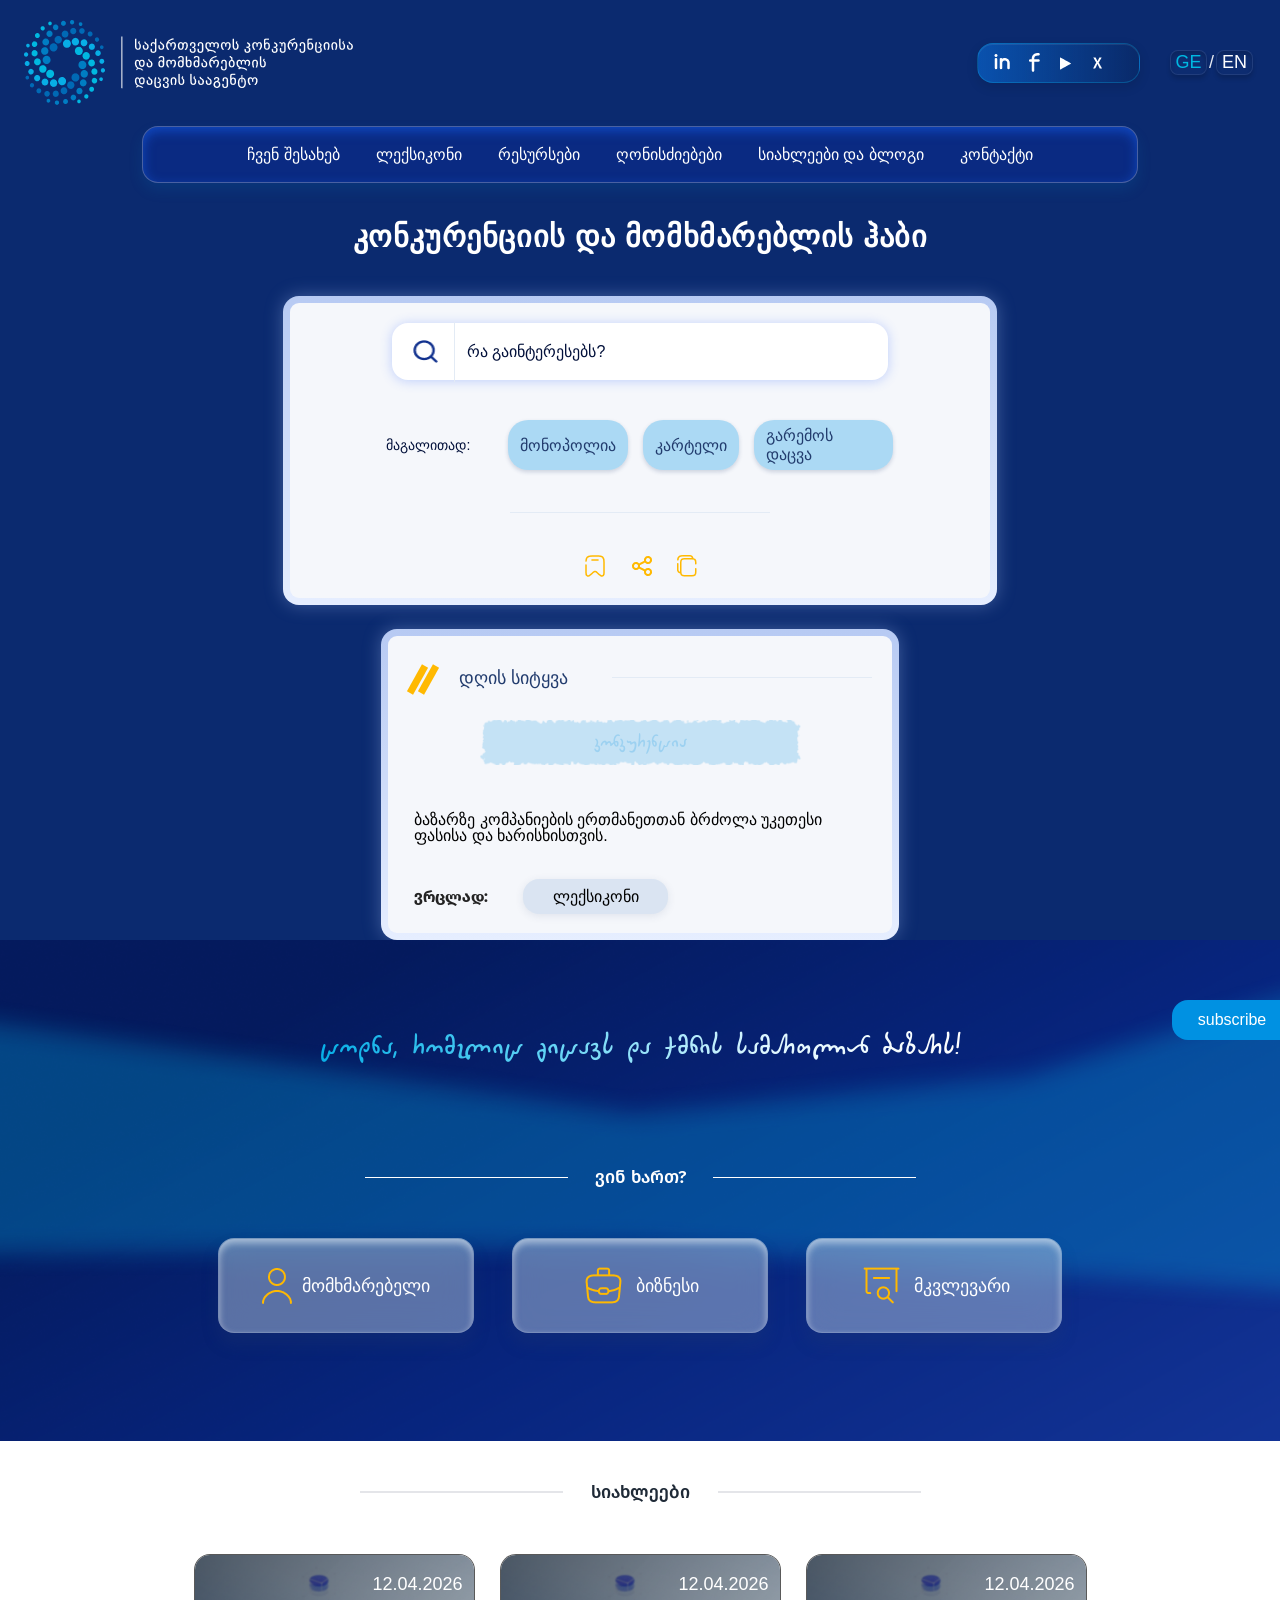
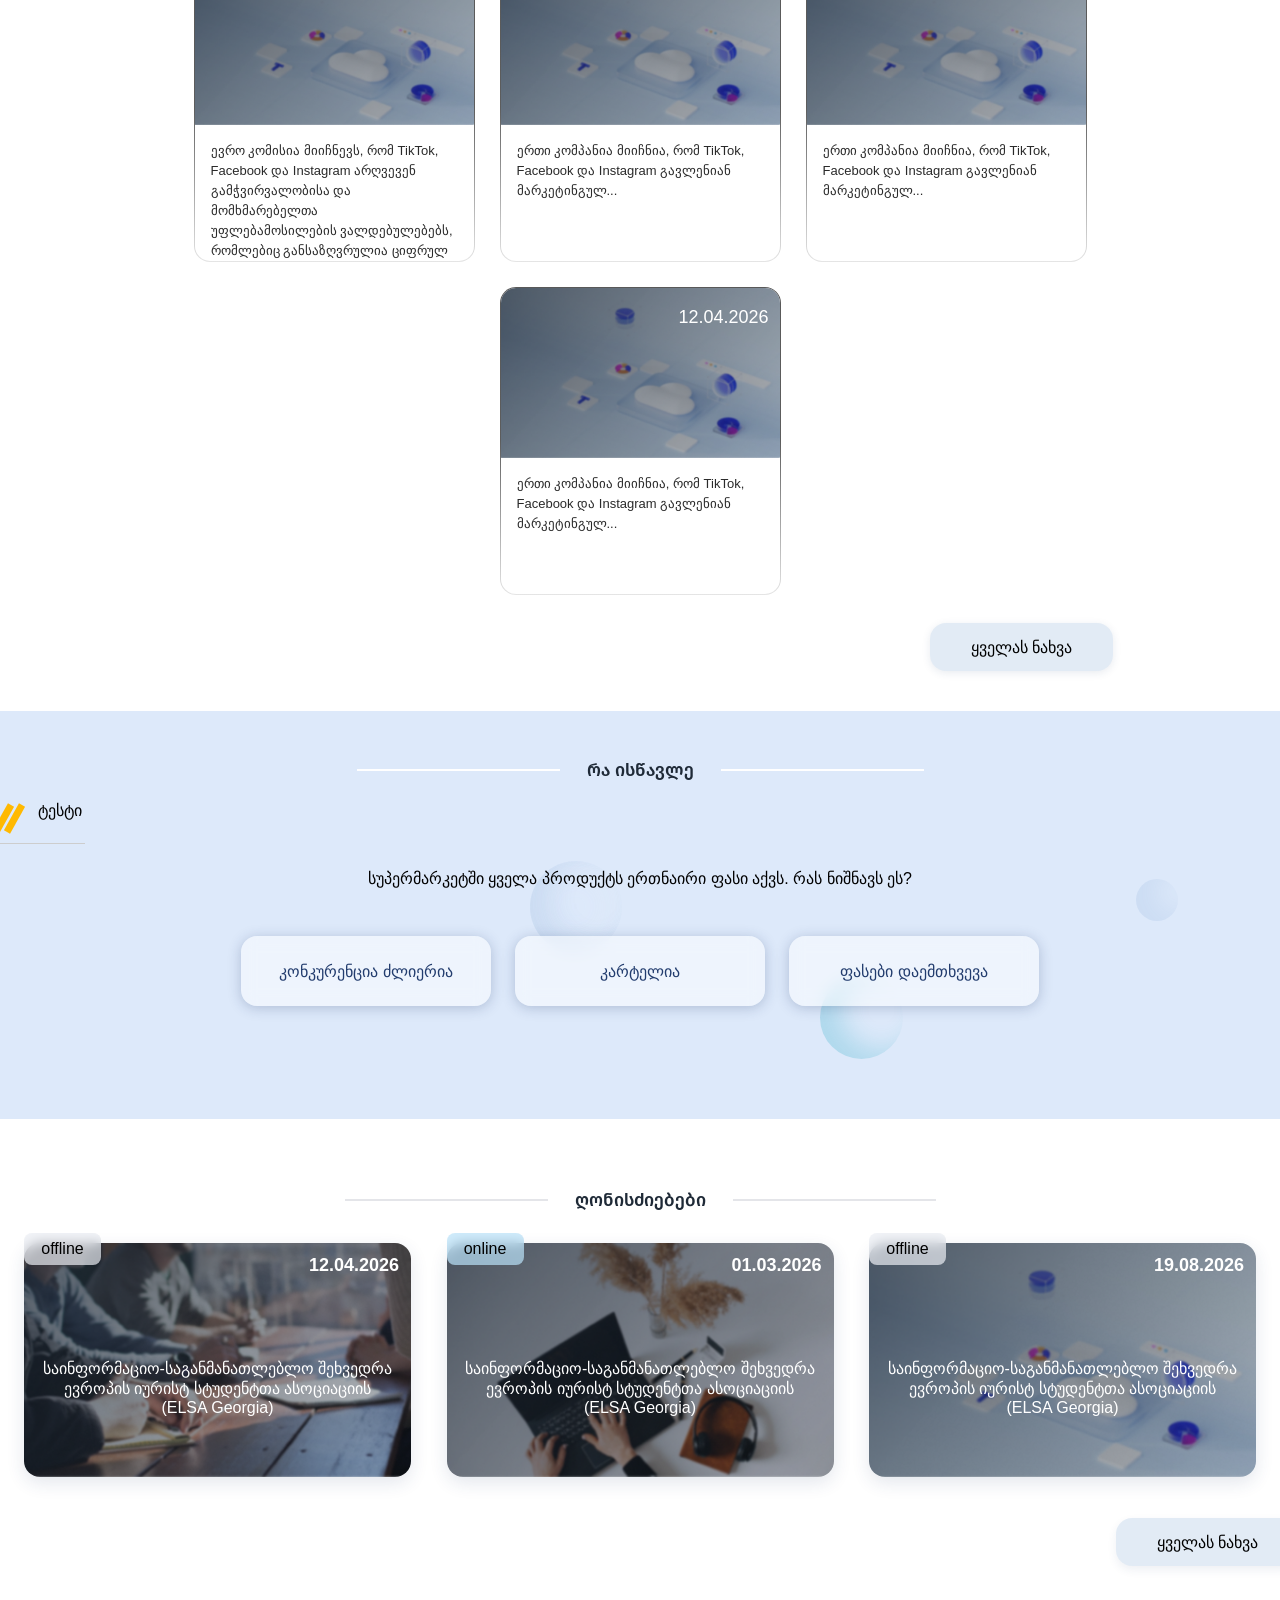
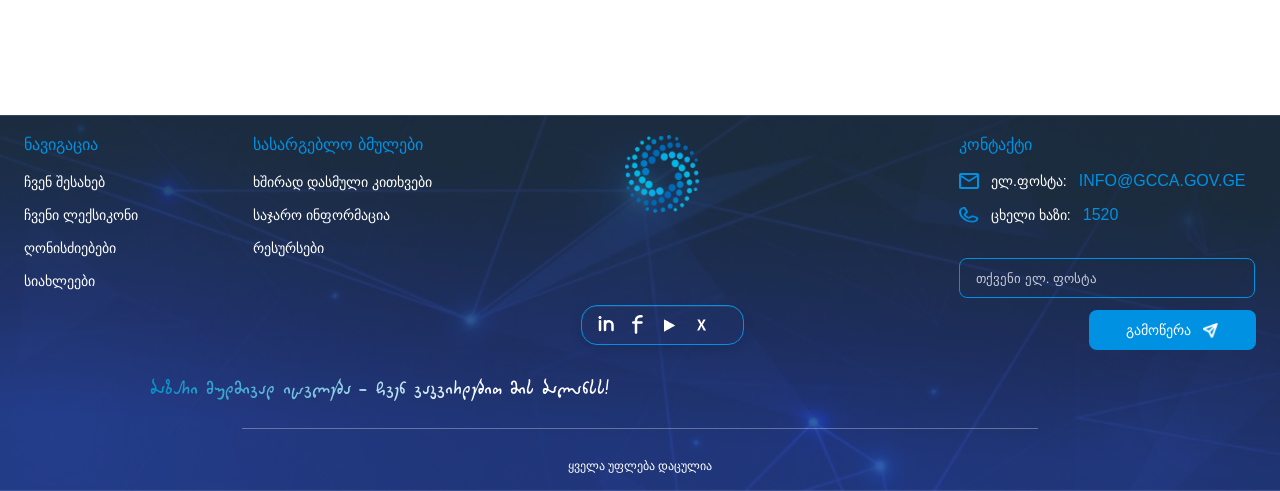
==== commit 48ca4d5f: "მობ ვერსია ჰედერის და პირველ ბლოკში პირველი ქარდის" ====
--- a/index.html
+++ b/index.html
@@ -4,7 +4,7 @@
         <meta name="viewport" content="width=device-width, initial-scale=1.0" />
         <link rel="preconnect" href="https://fonts.googleapis.com" />
         <link rel="preconnect" href="https://fonts.gstatic.com" crossorigin />
-        <script src="assets/js/main.js" defer></script>
+        <script src="assets/main.js" defer></script>
         <link
             href="https://fonts.googleapis.com/css2?family=Poppins:wght@400;500;600&display=swap"
             rel="stylesheet"
--- a/assets/css/style.css
+++ b/assets/css/style.css
@@ -4971,7 +4971,6 @@
 @media (max-width: 768px) {
     .header-top {
         position: relative;
-
         display: flex;
         align-items: center;
         justify-content: space-between;
@@ -4980,8 +4979,30 @@
         display: none;
     }
 
+    /* BURGER */
+
     .burger {
+        position: absolute;
+        top: 10%;
+        right: 0;
+        transform: translateY(-50%);
+        width: 30px;
+        height: 30px;
         display: flex;
+        flex-direction: column;
+        justify-content: center;
+        align-items: center;
+        gap: 5px;
+        border: none;
+        background: transparent;
+        cursor: pointer;
+        z-index: 1001;
+    }
+
+    .burger span {
+        width: 22px;
+        height: 2px;
+        background: #ffffff;
     }
 
     .nav {
@@ -4989,7 +5010,6 @@
         top: 140px;
         left: 20px;
         right: 20px;
-
         display: none;
 
         flex-direction: column;
@@ -5016,13 +5036,13 @@
     }
 
     .main-title {
-        width: 280px;
-        margin: 39px auto 0;
-
+        width: 339px;
+        margin: 16px auto 0;
+        font-family: "FiraGO-Bold", sans-serif;
         font-size: 20px;
+        font-weight: 700;
         line-height: 140%;
         text-align: center;
-
         word-break: break-word;
     }
 
@@ -5031,19 +5051,44 @@
     }
 
     .search {
-        height: 56px;
-        padding: 0 14px;
+        height: 41px;
+        padding: 0 16px;
+    }
+
+    .tags {
+        display: inline-flex;
+        flex-direction: row;
+        align-items: center;
+        justify-content: space-between;
+        gap: 12px;
+        width: 100%;
+        margin-top: 34px;
+    }
+
+    .tags-label {
+        flex: 0 0 auto;
+        white-space: nowrap;
+        font-size: 14px;
     }
 
     .tags-list {
-        gap: 10px;
-    }
+        display: inline-flex;
+        align-items: center;
+        gap: 12px;
+    }
+
     .tags-list .tag:nth-child(3) {
         display: none;
     }
 
+    .tag {
+        padding: 4px 10px;
+        font-size: 14px;
+        white-space: nowrap;
+    }
+
     .divider-line {
-        width: 100%;
+        width: 260px;
     }
 
     .highlight {
@@ -5054,7 +5099,6 @@
         flex-direction: row;
         align-items: center;
         justify-content: space-between;
-
         width: 100%;
         gap: 10px;
     }
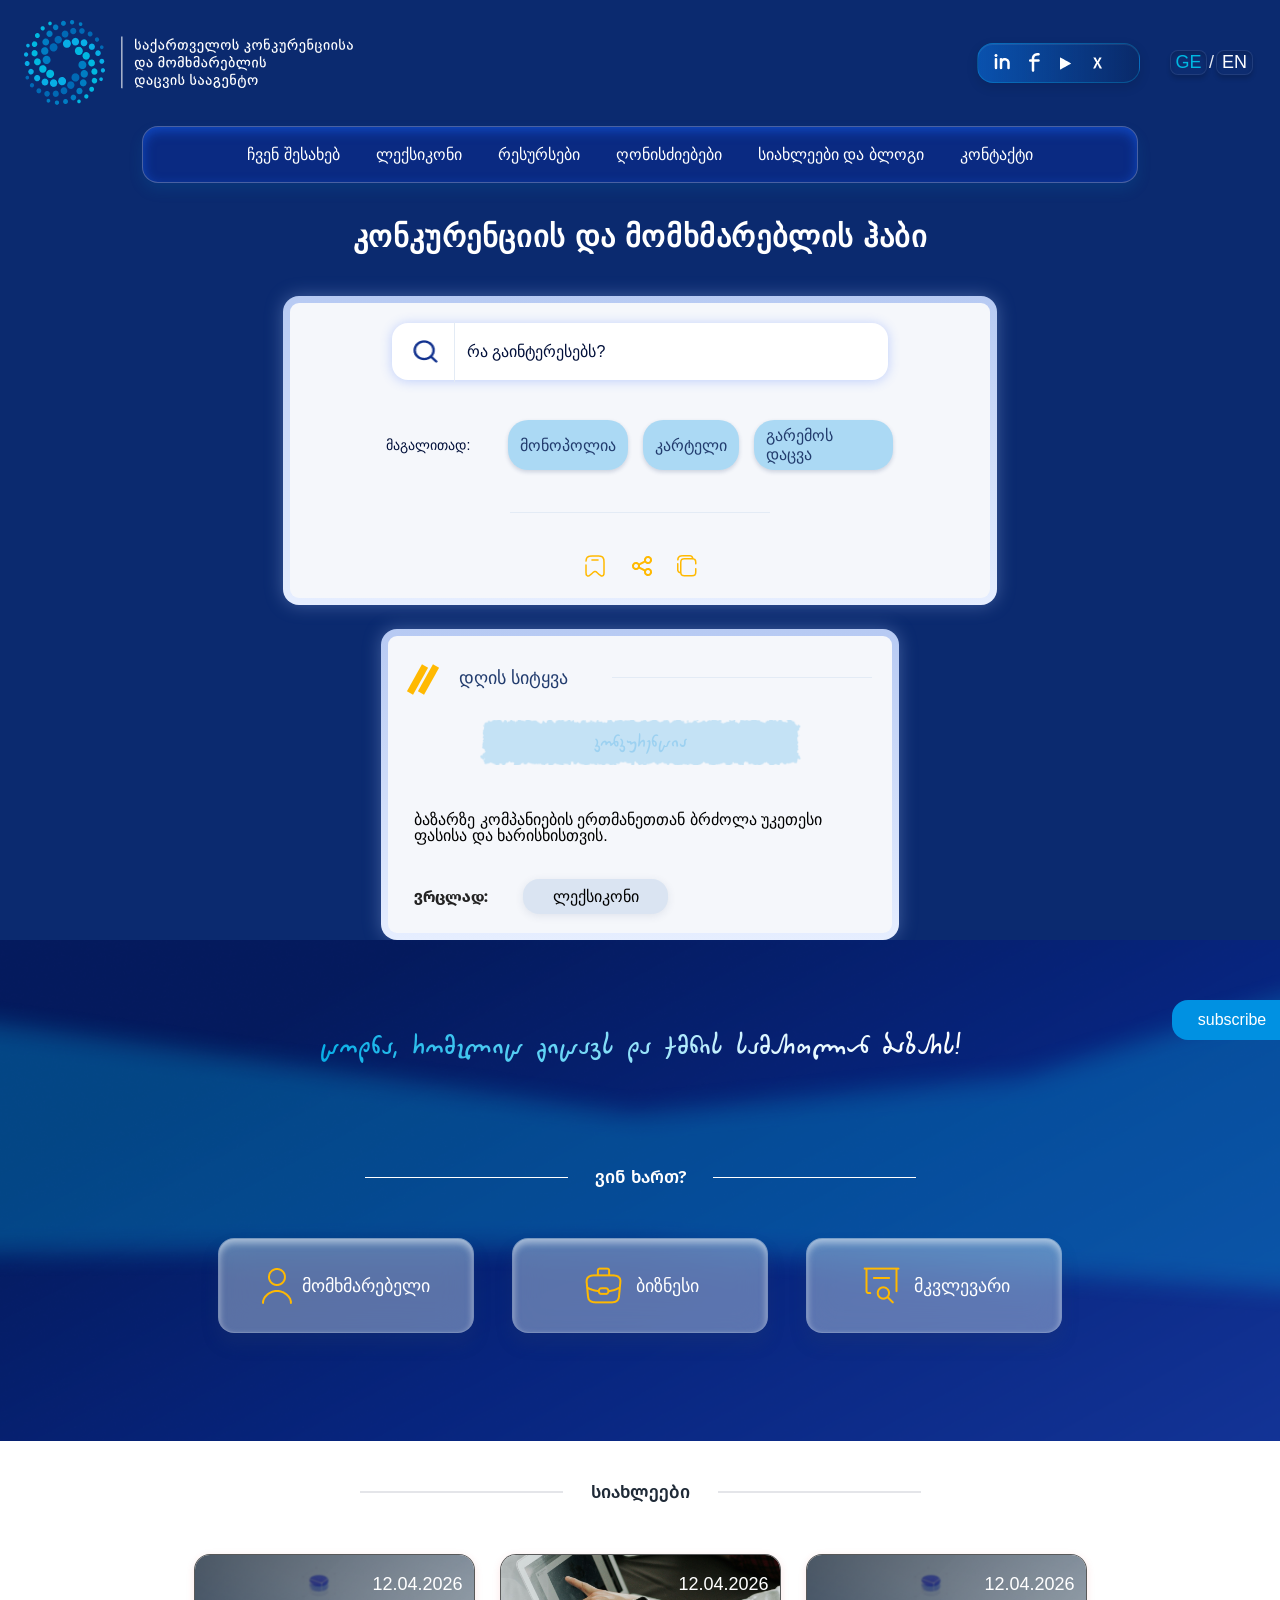
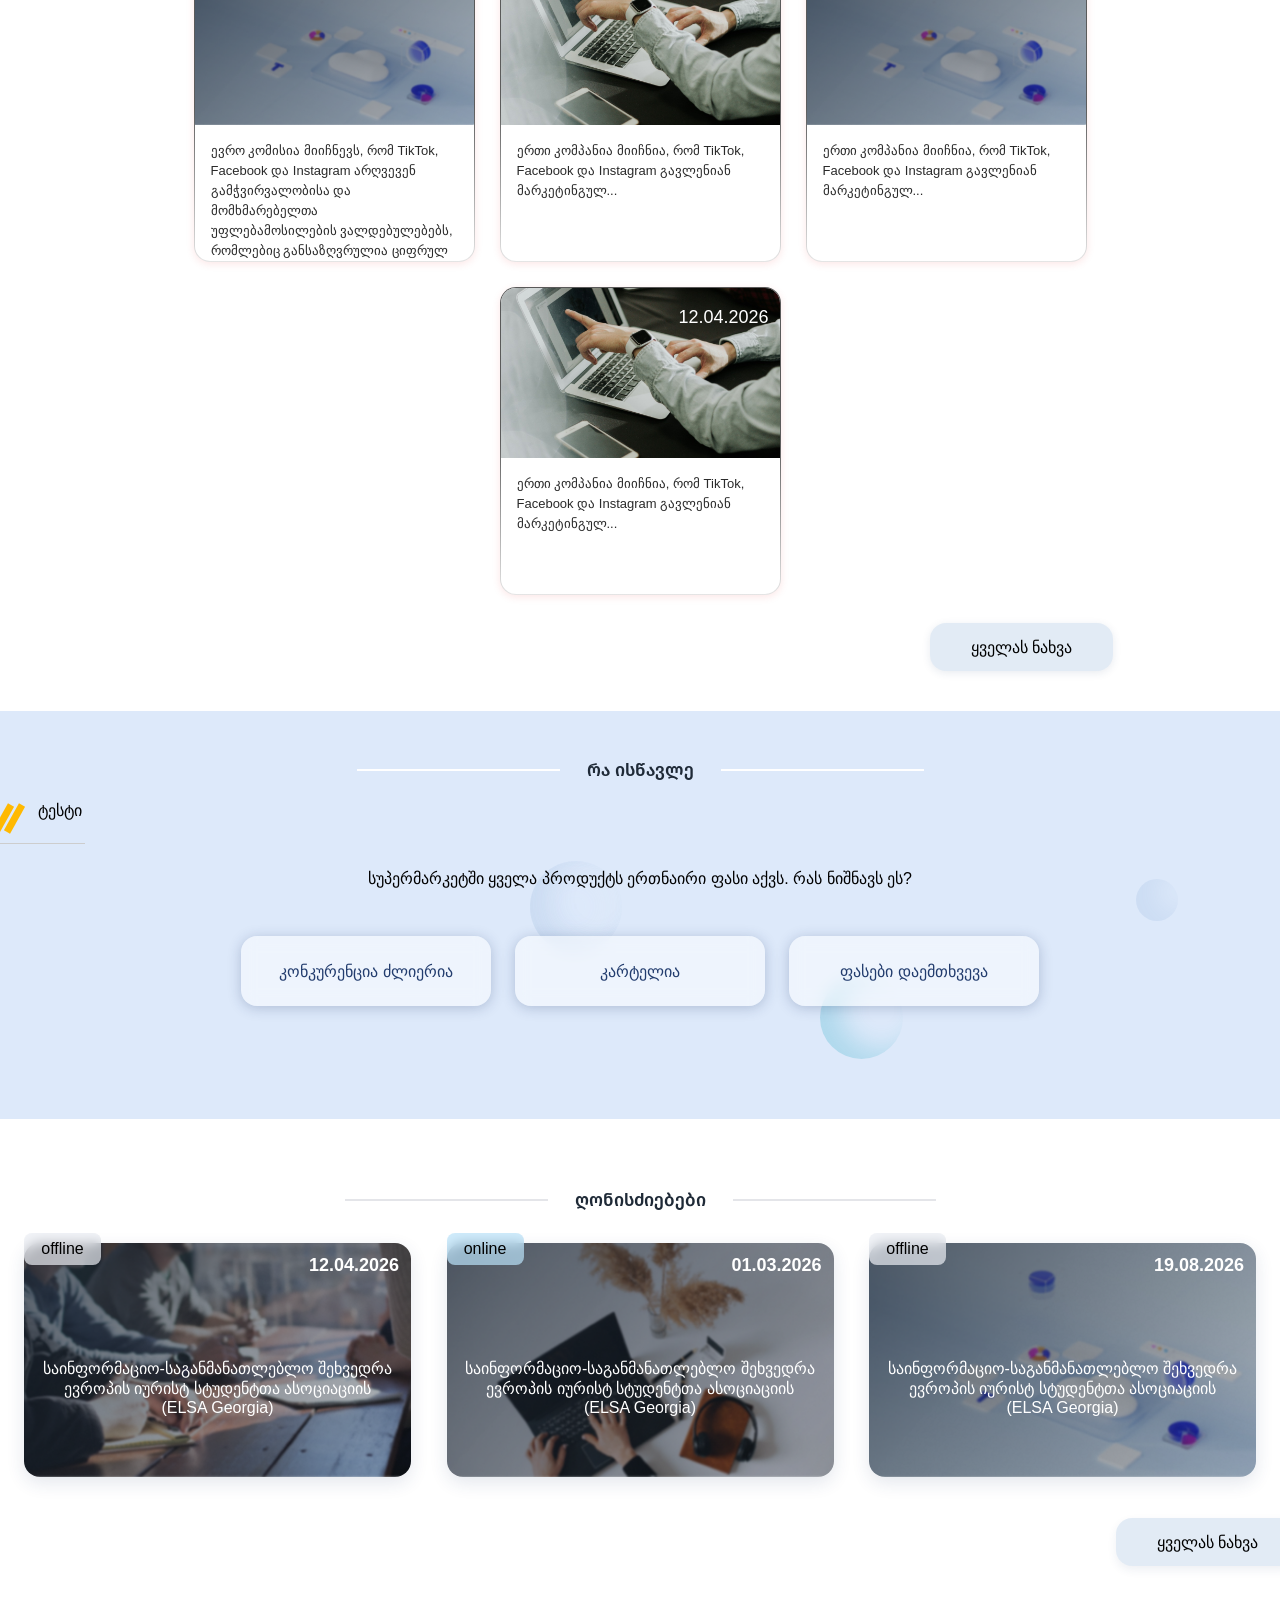
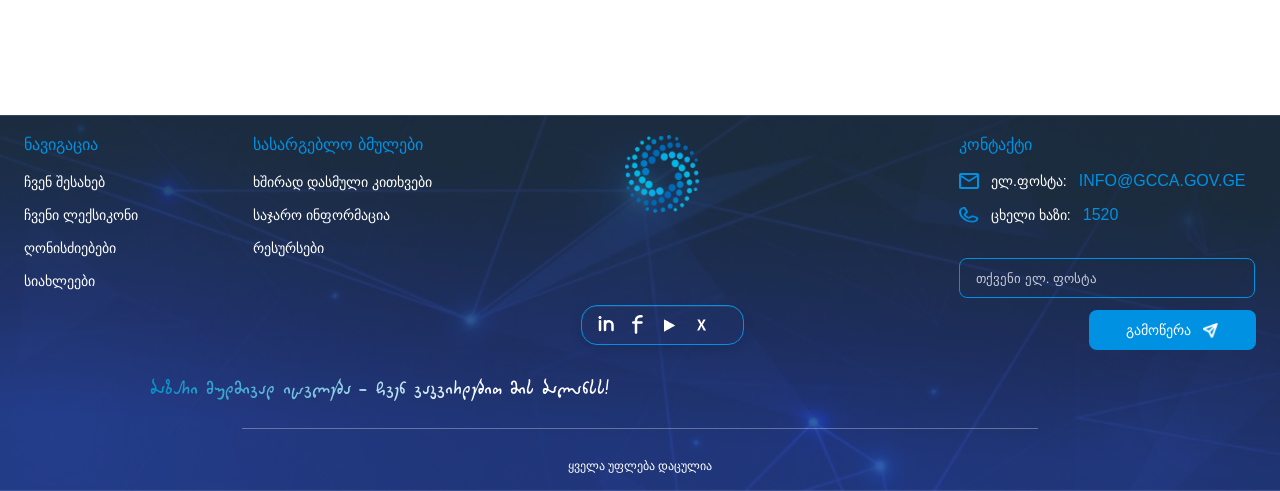
==== commit 6a7c4744: "1" ====
--- a/index.html
+++ b/index.html
@@ -233,7 +233,7 @@
                 <a href="#" class="article-card">
                     <div class="article-card-inner">
                         <div class="article-image">
-                            <img src="assets/images/news1.png" alt="" />
+                            <img src="assets/images/news2.png" alt="" />
                             <span class="article-date">12.04.2026</span>
                         </div>
 
@@ -264,7 +264,7 @@
                 <a href="#" class="article-card">
                     <div class="article-card-inner">
                         <div class="article-image">
-                            <img src="assets/images/news1.png" alt="" />
+                            <img src="assets/images/news2.png" alt="" />
                             <span class="article-date">12.04.2026</span>
                         </div>
 
--- a/assets/css/style.css
+++ b/assets/css/style.css
@@ -746,7 +746,7 @@
         rgba(58, 58, 58, 0.825) 50%,
         rgba(0, 0, 0, 0.1) 100%
     );
-
+    box-shadow: 0 2px 9px rgba(222, 6, 6, 0.1);
     overflow: hidden;
 }
 
@@ -5050,6 +5050,7 @@
         padding: 16px;
     }
 
+    /*left card*/
     .search {
         height: 41px;
         padding: 0 16px;
@@ -5086,71 +5087,275 @@
         font-size: 14px;
         white-space: nowrap;
     }
-
+    /*right card*/
     .divider-line {
         width: 260px;
     }
 
+    .card-right::after {
+        width: 163px;
+    }
+
     .highlight {
-        width: 100%;
+        display: none;
     }
 
     .bottom-row {
         flex-direction: row;
         align-items: center;
-        justify-content: space-between;
+        justify-content: center;
         width: 100%;
+        gap: 8px;
+    }
+
+    .handwritten-text {
+        font-size: 20px;
+        font-weight: 400;
+        line-height: 32px;
+        width: 90%;
+    }
+    /*ვინ ხარ*/
+
+    .user-options {
+        margin-top: 20px;
+    }
+
+    .question-title {
+        position: relative;
+        margin-bottom: 20px;
+        text-align: center;
+        font-size: 16px;
+        font-weight: 500;
+        color: #ffffff;
+    }
+
+    .options {
+        display: flex;
+        flex-wrap: wrap;
+        justify-content: center;
+        gap: 14px;
+        padding: 0 8px;
+    }
+
+    .option {
+        width: calc(50% - 7px);
+        height: 63px;
+        display: flex;
+        align-items: center;
+        justify-content: center;
+        gap: 8px;
+        font-size: 16x;
+        font-weight: 500;
+    }
+
+    .option img {
+        width: 30px;
+        height: 30px;
+        object-fit: contain;
+    }
+
+    .option:last-child {
+        width: 184px;
+    }
+    /*სიახლეები*/
+
+    .articles-section {
+        padding: 40px 0 !important;
+        overflow: hidden;
+    }
+
+    /* HEADER */
+
+    .articles-header {
+        padding: 0 23px;
+        margin-bottom: 20px;
+    }
+
+    /* CAROUSEL */
+
+    .articles-cards {
+        display: flex;
+        flex-wrap: nowrap;
+        gap: 25px;
+        overflow-x: auto;
+        overflow-y: hidden;
+        scroll-snap-type: x mandatory;
+        padding-left: 23px;
+        padding-right: 0;
+        padding-bottom: 14px;
+        -webkit-overflow-scrolling: touch;
+        scrollbar-width: none;
+    }
+
+    .articles-cards::-webkit-scrollbar {
+        display: none;
+    }
+
+    /* CARD */
+
+    .article-card {
+        flex: 0 0 calc(100vw - 90px);
+        min-width: calc(100vw - 90px);
+        max-width: calc(100vw - 90px);
+        scroll-snap-align: start;
+        text-decoration: none;
+    }
+
+    .article-card-inner {
+        width: 100%;
+        overflow: hidden;
+    }
+
+    .article-image {
+        position: relative;
+        width: 100%;
+        height: 220px;
+        overflow: hidden;
+    }
+
+    .article-date {
+        position: absolute;
+        top: 18px;
+        right: 18px;
+        font-size: 18px;
+        font-weight: 500;
+    }
+
+    .article-content {
+        padding: 16px;
+    }
+
+    .view-all-btn {
+        display: flex;
+
+        align-items: center;
+        justify-content: center;
+
+        margin: 24px auto 0;
+    }
+
+    /*რა ისწავლე*/
+
+    . .learn-section {
+        position: relative;
+
+        padding: 42px 23px 48px;
+
+        background: #dde9fa;
+
+        overflow: hidden;
+    }
+
+    /* CIRCLES */
+
+    .circle-lg {
+        width: 64px;
+        height: 64px;
+
+        left: -12px;
+        top: 170px;
+
+        opacity: 0.14;
+    }
+
+    .circle-md {
+        width: 56px;
+        height: 56px;
+
+        right: -16px;
+        left: auto;
+
+        top: 310px;
+
+        opacity: 0.18;
+    }
+
+    .circle-sm {
+        width: 34px;
+        height: 34px;
+
+        right: 26px;
+        left: auto;
+
+        top: 145px;
+
+        opacity: 0.14;
+    }
+
+    /* HEADER */
+
+    .learn-header {
+        display: flex;
+        align-items: center;
+        justify-content: center;
+        gap: 14px;
+        margin-bottom: 66px;
+    }
+
+    .learn-line:first-child {
+        display: none;
+    }
+
+    .learn-line:last-child {
+        width: 100%;
+        max-width: 102px;
+    }
+
+    .learn-title {
+        font-size: 16px;
+        font-weight: 500;
+    }
+
+    /* TEST ROW */
+
+    .learn-left {
+        position: static;
+        width: 100%;
+        display: flex;
+        align-items: center;
         gap: 10px;
-    }
-
-    .more {
-        white-space: nowrap;
-    }
-
-    .btn {
-        width: 120px;
-        flex-shrink: 0;
-
-        font-size: 14px;
-    }
-
-    .handwritten-text {
-        font-size: 18px;
-        width: 90%;
-    }
-
-    .question-title::before,
-    .question-title::after {
+        margin-top: -113px;
+    }
+
+    .learn-label {
+        font-size: 16x;
+        font-weight: 500;
+    }
+
+    .learn-bottom-line {
         display: none;
     }
 
-    .option {
-        width: 100%;
-        max-width: 320px;
-    }
-
-    .article-card {
-        width: 100%;
-        max-width: 340px;
-    }
-
-    .event-card {
-        width: 100%;
-        max-width: 360px;
-    }
+    /* QUESTION */
+
+    .learn-question {
+        max-width: 364px;
+
+        margin-bottom: 66px;
+        text-align: center;
+        font-size: 16px;
+        font-weight: 400;
+        line-height: 145%;
+        color: #000000;
+    }
+
+    /* OPTIONS */
 
     .learn-options {
+        width: 250px;
+        display: flex;
         flex-direction: column;
+        gap: 12px;
     }
 
     .learn-option {
         width: 100%;
-        max-width: 320px;
-    }
-
-    .learn-left {
-        position: static;
-        margin-bottom: 20px;
+        height: 64px;
+        display: flex;
+        align-items: center;
+        justify-content: center;
+        font-size: 16px;
+        font-weight: 400;
     }
 
     .subscribe-btn {
@@ -5158,21 +5363,306 @@
         margin: 0 auto 30px;
         border-radius: 16px;
     }
-
-    .footer {
-        padding: 40px 20px;
+    /*ღონისძიებები*/
+    .event-section {
+        padding: 49px 0 56px;
+        overflow: hidden;
+    }
+
+    /* HEADER */
+
+    .event-header {
+        display: flex;
+        align-items: center;
+        justify-content: center;
+        margin-bottom: 28px;
+    }
+
+    .event-line {
+        flex: 1;
+        max-width: 132px;
+    }
+
+    .event-title {
+        font-size: 16px;
+        font-weight: 600;
+    }
+
+    /* CAROUSEL */
+
+    .event-cards {
+        display: flex;
+        flex-wrap: nowrap;
+        gap: 25px;
+        overflow-x: auto;
+        overflow-y: hidden;
+        scroll-snap-type: x mandatory;
+        padding-right: 40px;
+        padding-bottom: 28px;
+        -webkit-overflow-scrolling: touch;
+        scrollbar-width: none;
+    }
+
+    .event-cards::-webkit-scrollbar {
+        display: none;
+    }
+
+    /* CARD */
+
+    .event-card {
+        flex: 0 0 calc(100vw - 90px);
+        min-width: calc(100vw - 90px);
+        max-width: calc(100vw - 90px);
+        scroll-snap-align: start;
+        text-decoration: none;
+    }
+
+    .event-image-wrap {
+        position: relative;
+        width: 100%;
+        height: 191px;
+        overflow: hidden;
+    }
+
+    /* DATE */
+
+    .event-date {
+        font-size: 16px;
+        font-weight: 600;
+    }
+
+    /* TITLE */
+
+    .event-card-title {
+        font-size: 16px;
+        font-weight: 400;
+        line-height: 150%;
+    }
+
+    /* BUTTON */
+
+    .event-button {
+        display: flex;
+        align-items: center;
+        justify-content: center;
+        margin: 0 auto 0;
+        width: 183px;
+        height: 48px;
+        font-size: 16px;
+        font-weight: 400;
+    }
+
+    /*ფუტერი*/
+
+    .footer-container {
+        display: flex;
+        flex-direction: column;
+    }
+
+    /* 1 */
+
+    .footer-center {
+        order: 1;
+    }
+
+    /* 2 */
+
+    .socials {
+        order: 2;
+    }
+
+    /* 3 */
+
+    .footer-modules {
+        order: 3;
+    }
+
+    /* 4 */
+
+    .footer-column:first-child {
+        order: 4;
+    }
+
+    /* 5 */
+
+    .footer-contact {
+        order: 5;
+    }
+
+    /* 6 */
+
+    .footer-form {
+        order: 6;
+    }
+
+    /* 7 */
+
+    .footer-quote {
+        order: 7;
+    }
+
+    /* 8 */
+
+    .footer-line {
+        order: 8;
+    }
+
+    /* 9 */
+
+    .footer-bottom {
+        order: 9;
+    }
+
+    .footer-logo {
+        width: 59px;
+        height: auto;
+    }
+
+    .footer-column {
+        width: fit-content;
+
+        margin-left: auto;
+
+        padding: 16px 0;
+    }
+
+    .footer-heading {
+        width: 100%;
+        text-align: right;
+        font-size: 16px;
+        font-weight: 500;
+        color: #0091e2;
+    }
+
+    /* LINKS CLOSED */
+
+    .footer-links {
+        max-height: 0;
+        overflow: hidden;
+        opacity: 0;
+        transition:
+            max-height 0.35s ease,
+            opacity 0.25s ease,
+            margin-top 0.25s ease;
+    }
+
+    /* OPEN */
+
+    .footer-column.active .footer-links {
+        max-height: 220px;
+
+        opacity: 1;
+
+        margin-top: 14px;
+    }
+
+    .footer-links li {
+        margin-bottom: 10px;
+
+        text-align: right;
+    }
+
+    .footer-links a {
+        font-size: 14px;
+
+        color: #dbe7ff;
+
+        text-decoration: none;
+    }
+
+    /* CONTACT */
+
+    .footer-contact {
+        display: flex;
+        flex-direction: column;
+    }
+    .footer-contact .footer-heading {
+        text-align: center;
+        margin-bottom: 18px;
+    }
+
+    .contact-item {
+        justify-content: center;
+        flex-wrap: wrap;
+        gap: 8px;
+        margin-bottom: 24px;
+
+        text-align: center;
+    }
+
+    .contact-link,
+    .contact-label {
+        font-size: 13px;
+    }
+
+    /* SOCIALS */
+
+    .socials {
+        display: flex;
+        align-items: center;
+        justify-content: center;
+
+        gap: 14px;
+
+        margin-bottom: 24px;
+    }
+
+    .socials img {
+        width: 18px;
+        height: 18px;
+    }
+
+    /* FORM */
+
+    .footer-form {
+        display: flex;
+
+        gap: 10px;
+
+        margin-top: 22px;
     }
 
     .footer-form input {
         width: 100%;
+        height: 42px;
+
+        padding: 0 14px;
+
+        border-radius: 12px;
     }
 
     .footer-form button {
-        width: 100%;
-    }
+        height: 42px;
+
+        padding: 0 18px;
+
+        border-radius: 12px;
+
+        white-space: nowrap;
+    }
+
+    /* QUOTE */
 
     .footer-quote {
-        margin-left: 0;
+        margin-top: 28px;
+
+        padding: 0 23px;
+
         text-align: center;
-    }
-}
+
+        font-size: 13px;
+        line-height: 160%;
+    }
+
+    .footer-line {
+        margin: 22px auto 14px;
+
+        width: calc(100% - 46px);
+    }
+
+    .footer-bottom {
+        text-align: center;
+
+        font-size: 12px;
+    }
+}
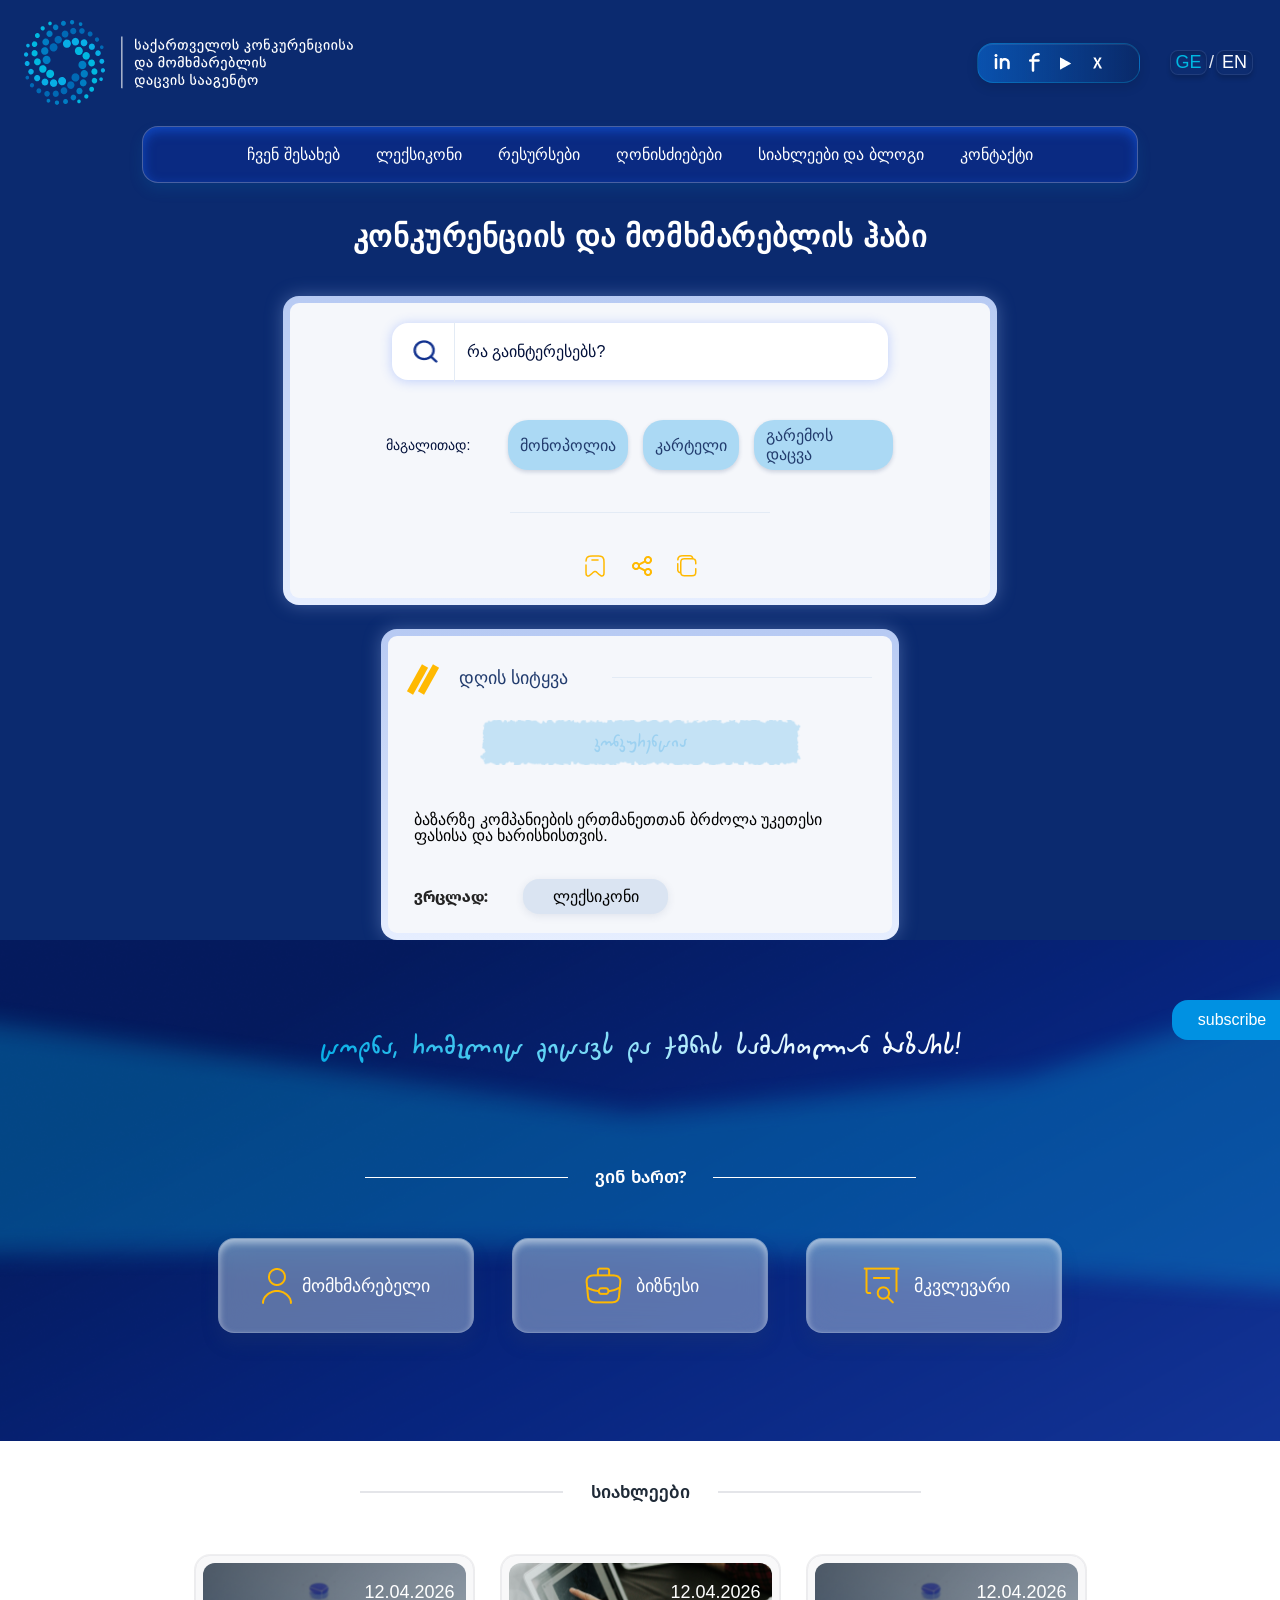
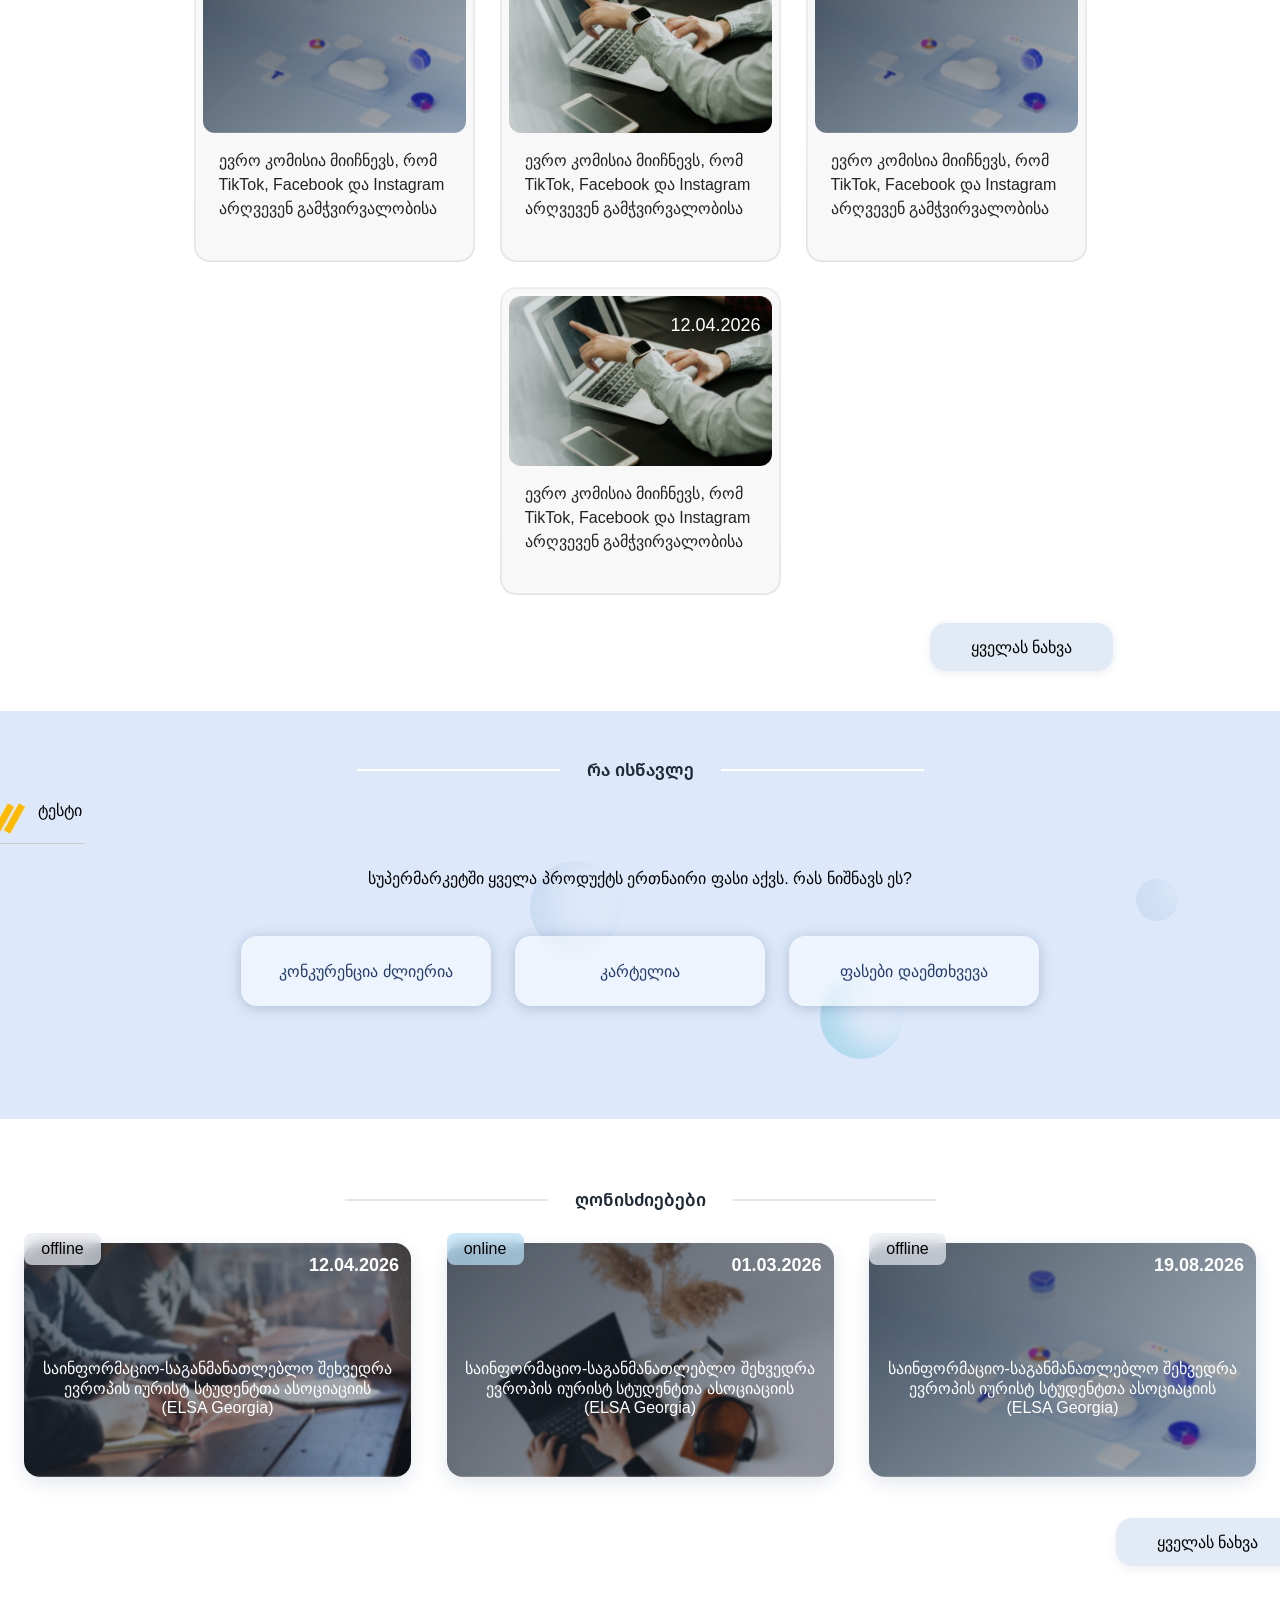
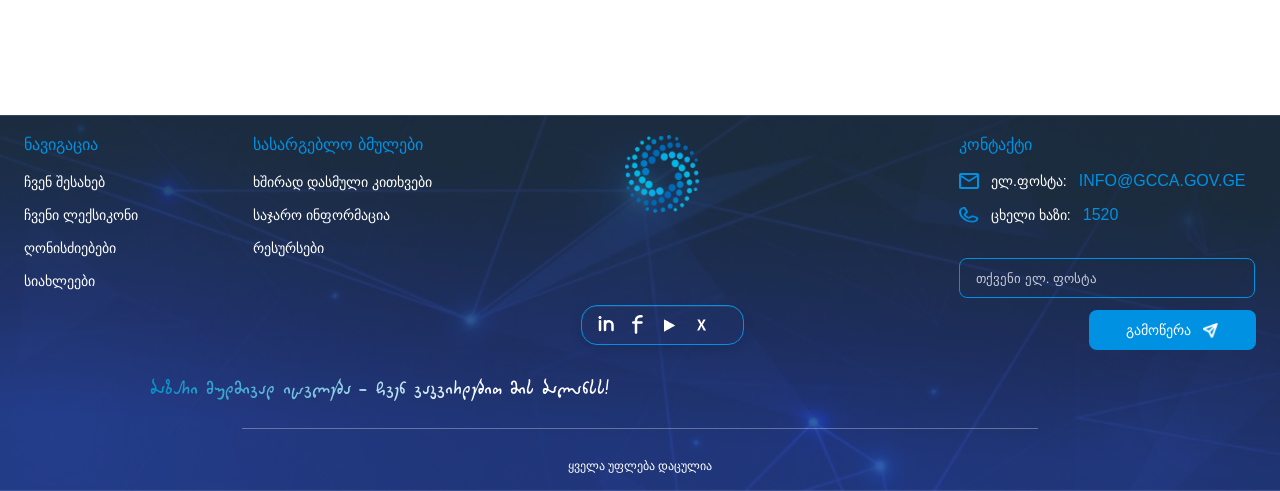
==== commit 79e2a49e: "ინდექს გვერდზე სიახლეების ბლოკის აწყობა" ====
--- a/index.html
+++ b/index.html
@@ -226,7 +226,9 @@
                                 ანგარიშები შეაჩერეს, უნდა ჰქონდეთ გასაჩივრების
                                 განხორციელების უფლება.
                             </p>
-                        </div>
+                             <button class="article-full-btn">სრულად</button>
+                        </div>
+                        
                     </div>
                 </a>
 
@@ -239,9 +241,30 @@
 
                         <div class="article-content">
                             <p>
-                                ერთი კომპანია მიიჩნია, რომ TikTok, Facebook და
-                                Instagram გავლენიან მარკეტინგულ...
+                                 ევრო კომისია მიიჩნევს, რომ TikTok, Facebook და
+                                Instagram არღვევენ გამჭვირვალობისა და
+                                მომხმარებელთა უფლებამოსილების ვალდებულებებს,
+                                რომლებიც განსაზღვრულია ციფრულ სერვისებზე
+                                შეთანხმებულ დებულებებში (Digital Services
+                                Act-DSA). მკვლევარებს უნდა ჰქონდეთ წვდომა
+                                აღნიშნული პლატფორმების საჯარო მონაცემებზე, რათა
+                                შეისწავლონ მათი შესაძლო გავლენა მომხმარებელთა
+                                ფიზიკურ დამენტალურ ჯანმრთელობაზე. თუმცა,
+                                Facebook-ის, Instagram-ისა და TikTok-ის მიერ
+                                დადგენილი წვდომის პროცედურები მკაცრად შეზღუდულია
+                                და არ აძლევს მათ სრულ შესაძლებლობას.
+                                Facebook-ისა და Instagram-ის კონტენტის
+                                შეტყობინების პროცესი მოიცავს არასაჭირო ნაბიჯებს
+                                და იყენებს შეცდომაში შემყვან ინტერფეისს, რაც
+                                ზღუდავს მომხმარებლების შესაძლებლობას მარტივად
+                                შეიტყონ არალეგალური კონტენტის შესახებ, მაგალითად
+                                ბავშვთა სექსუალური ექსპლუატაციის, ტერორისტული
+                                აქტების ან ფინანსური თაღლითობების მასალა.
+                                მომხმარებლებს, რომელთა კონტენტი წაიშალა ან
+                                ანგარიშები შეაჩერეს, უნდა ჰქონდეთ გასაჩივრების
+                                განხორციელების უფლება.
                             </p>
+                            <button class="article-full-btn">სრულად</button>
                         </div>
                     </div>
                 </a>
@@ -254,9 +277,30 @@
 
                         <div class="article-content">
                             <p>
-                                ერთი კომპანია მიიჩნია, რომ TikTok, Facebook და
-                                Instagram გავლენიან მარკეტინგულ...
+                                 ევრო კომისია მიიჩნევს, რომ TikTok, Facebook და
+                                Instagram არღვევენ გამჭვირვალობისა და
+                                მომხმარებელთა უფლებამოსილების ვალდებულებებს,
+                                რომლებიც განსაზღვრულია ციფრულ სერვისებზე
+                                შეთანხმებულ დებულებებში (Digital Services
+                                Act-DSA). მკვლევარებს უნდა ჰქონდეთ წვდომა
+                                აღნიშნული პლატფორმების საჯარო მონაცემებზე, რათა
+                                შეისწავლონ მათი შესაძლო გავლენა მომხმარებელთა
+                                ფიზიკურ დამენტალურ ჯანმრთელობაზე. თუმცა,
+                                Facebook-ის, Instagram-ისა და TikTok-ის მიერ
+                                დადგენილი წვდომის პროცედურები მკაცრად შეზღუდულია
+                                და არ აძლევს მათ სრულ შესაძლებლობას.
+                                Facebook-ისა და Instagram-ის კონტენტის
+                                შეტყობინების პროცესი მოიცავს არასაჭირო ნაბიჯებს
+                                და იყენებს შეცდომაში შემყვან ინტერფეისს, რაც
+                                ზღუდავს მომხმარებლების შესაძლებლობას მარტივად
+                                შეიტყონ არალეგალური კონტენტის შესახებ, მაგალითად
+                                ბავშვთა სექსუალური ექსპლუატაციის, ტერორისტული
+                                აქტების ან ფინანსური თაღლითობების მასალა.
+                                მომხმარებლებს, რომელთა კონტენტი წაიშალა ან
+                                ანგარიშები შეაჩერეს, უნდა ჰქონდეთ გასაჩივრების
+                                განხორციელების უფლება.
                             </p>
+                            <button class="article-full-btn">სრულად</button>
                         </div>
                     </div>
                 </a>
@@ -270,9 +314,30 @@
 
                         <div class="article-content">
                             <p>
-                                ერთი კომპანია მიიჩნია, რომ TikTok, Facebook და
-                                Instagram გავლენიან მარკეტინგულ...
+                                 ევრო კომისია მიიჩნევს, რომ TikTok, Facebook და
+                                Instagram არღვევენ გამჭვირვალობისა და
+                                მომხმარებელთა უფლებამოსილების ვალდებულებებს,
+                                რომლებიც განსაზღვრულია ციფრულ სერვისებზე
+                                შეთანხმებულ დებულებებში (Digital Services
+                                Act-DSA). მკვლევარებს უნდა ჰქონდეთ წვდომა
+                                აღნიშნული პლატფორმების საჯარო მონაცემებზე, რათა
+                                შეისწავლონ მათი შესაძლო გავლენა მომხმარებელთა
+                                ფიზიკურ დამენტალურ ჯანმრთელობაზე. თუმცა,
+                                Facebook-ის, Instagram-ისა და TikTok-ის მიერ
+                                დადგენილი წვდომის პროცედურები მკაცრად შეზღუდულია
+                                და არ აძლევს მათ სრულ შესაძლებლობას.
+                                Facebook-ისა და Instagram-ის კონტენტის
+                                შეტყობინების პროცესი მოიცავს არასაჭირო ნაბიჯებს
+                                და იყენებს შეცდომაში შემყვან ინტერფეისს, რაც
+                                ზღუდავს მომხმარებლების შესაძლებლობას მარტივად
+                                შეიტყონ არალეგალური კონტენტის შესახებ, მაგალითად
+                                ბავშვთა სექსუალური ექსპლუატაციის, ტერორისტული
+                                აქტების ან ფინანსური თაღლითობების მასალა.
+                                მომხმარებლებს, რომელთა კონტენტი წაიშალა ან
+                                ანგარიშები შეაჩერეს, უნდა ჰქონდეთ გასაჩივრების
+                                განხორციელების უფლება.
                             </p>
+                            <button class="article-full-btn">სრულად</button>
                         </div>
                     </div>
                 </a>
--- a/assets/css/style.css
+++ b/assets/css/style.css
@@ -736,25 +736,33 @@
     display: block;
     text-decoration: none;
     color: inherit;
+
     width: 281px;
     height: 308px;
+
     padding: 1px;
+
     border-radius: 16px;
-    background: linear-gradient(
-        180deg,
-        rgba(0, 0, 0, 0.65) 0%,
-        rgba(58, 58, 58, 0.825) 50%,
-        rgba(0, 0, 0, 0.1) 100%
-    );
-    box-shadow: 0 2px 9px rgba(222, 6, 6, 0.1);
+
+    background: linear-gradient(180deg, #f3f3f4 0%, #e9eaec 100%);
+
     overflow: hidden;
-}
-
+
+    transition: height 0.4s ease;
+}
 .article-card-inner {
     width: 100%;
     height: 100%;
-    background: #ffffff;
+
+    padding: 7px;
+
+    background: #f8f8f9;
+    border: 1px solid #ececef;
+
     border-radius: 15px;
+
+    box-shadow: 0px 2px 9px rgba(0, 0, 0, 0.06);
+
     overflow: hidden;
 }
 
@@ -762,8 +770,10 @@
     position: relative;
     width: 100%;
     height: 170px;
-}
-
+    border-radius: 12px;
+    overflow: hidden;
+    background: #ebebed;
+}
 .article-image img {
     width: 100%;
     height: 100%;
@@ -788,9 +798,15 @@
 
 .article-content p {
     font-family: "FiraGO", sans-serif;
-    font-size: 13px;
-    line-height: 20px;
-    color: #2a2a2a;
+    font-size: 16px;
+    line-height: 24px;
+    color: #232323;
+
+    max-height: 72px; /* 3 ხაზი */
+
+    overflow: hidden;
+
+    transition: max-height 0.4s ease;
 }
 
 .view-all-btn {
@@ -812,6 +828,43 @@
     font-weight: 400;
     cursor: pointer;
     transition: 0.3s ease;
+}
+
+.article-full-btn {
+    width: 90px;
+    height: 34px;
+    display: block;
+    margin: 10px auto 0;
+    border: none;
+    border-radius: 10px;
+
+    background: rgba(64, 120, 190, 0.15);
+
+    font-family: "FiraGO", sans-serif;
+    font-size: 16px;
+
+    opacity: 0;
+    visibility: hidden;
+
+    margin-top: 10px;
+
+    cursor: pointer;
+
+    transition: 0.3s ease;
+}
+.article-card:hover {
+    height: 430px;
+}
+.article-card:hover .article-content p {
+    max-height: 150px;
+}
+.article-card:hover .article-full-btn {
+    opacity: 1;
+    visibility: visible;
+}
+
+.article-full-btn:hover {
+    transform: translateY(-2px);
 }
 
 /* --- learn section--- */
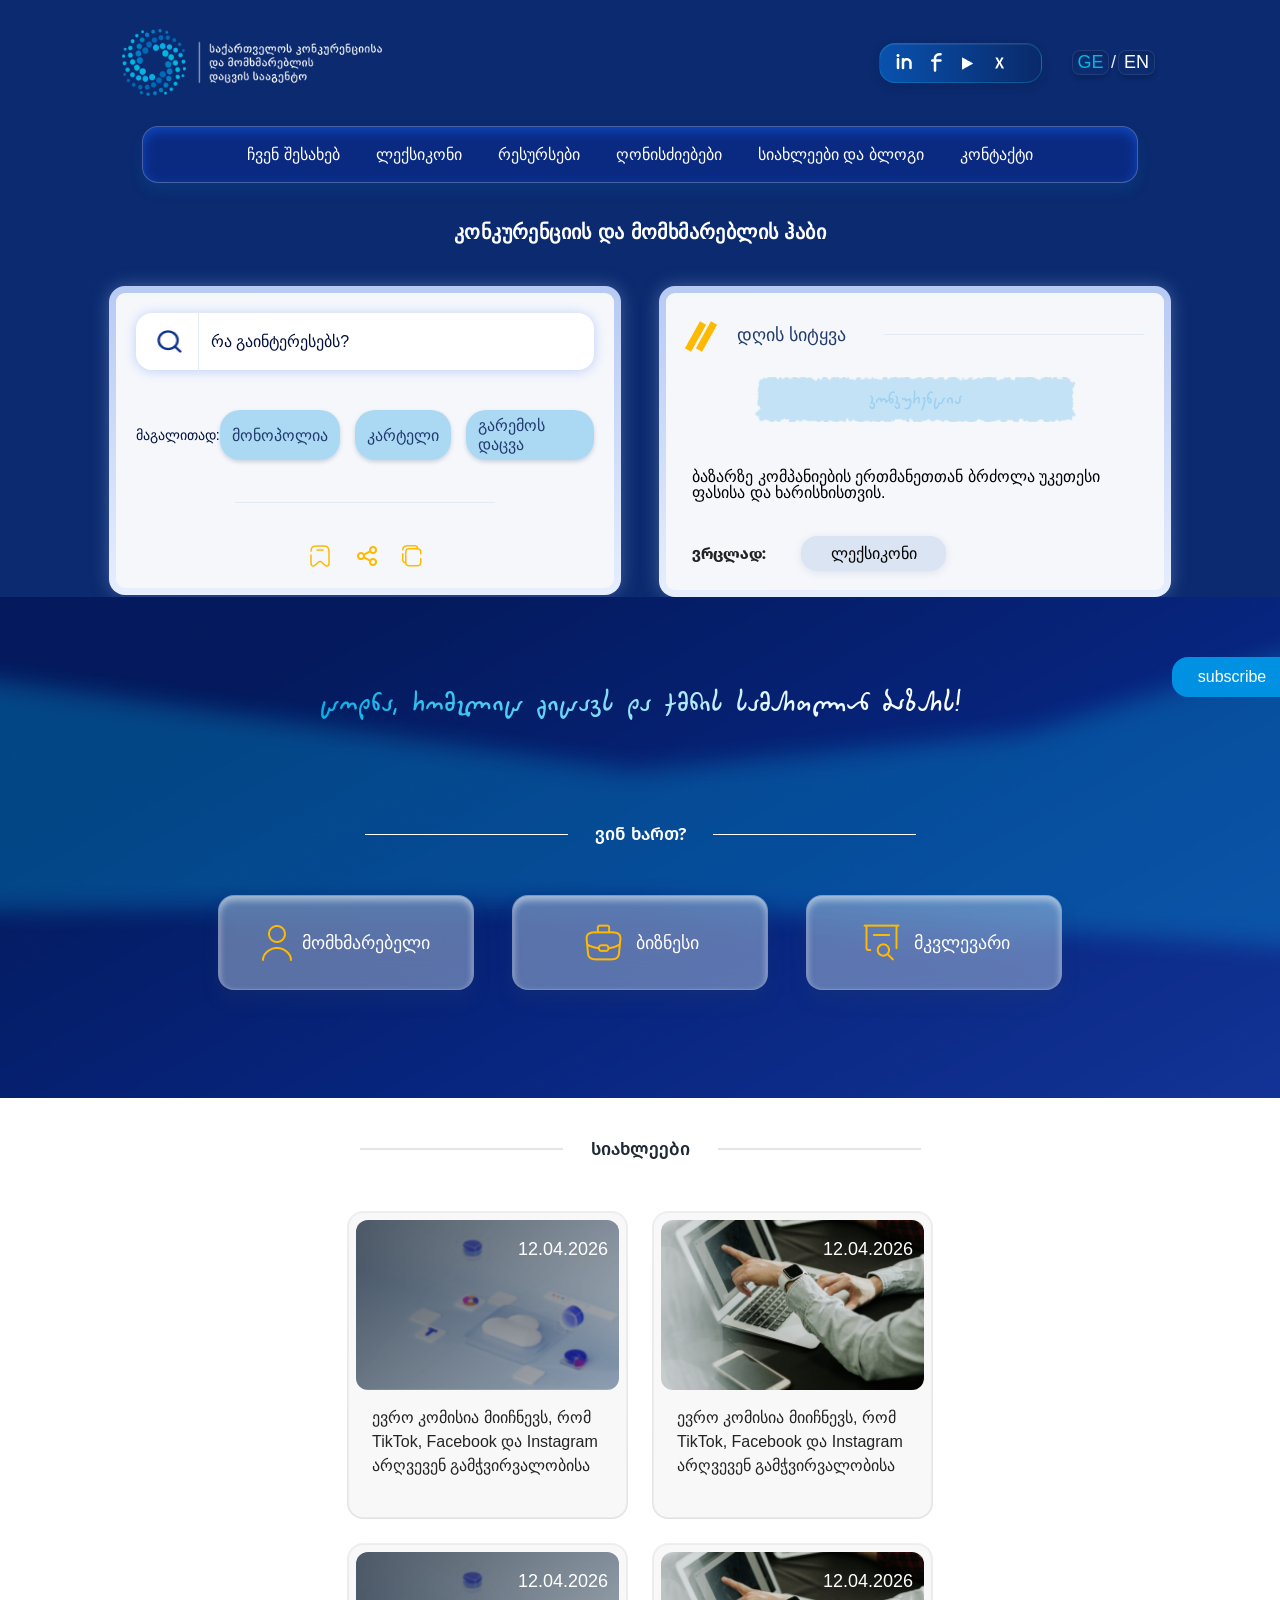
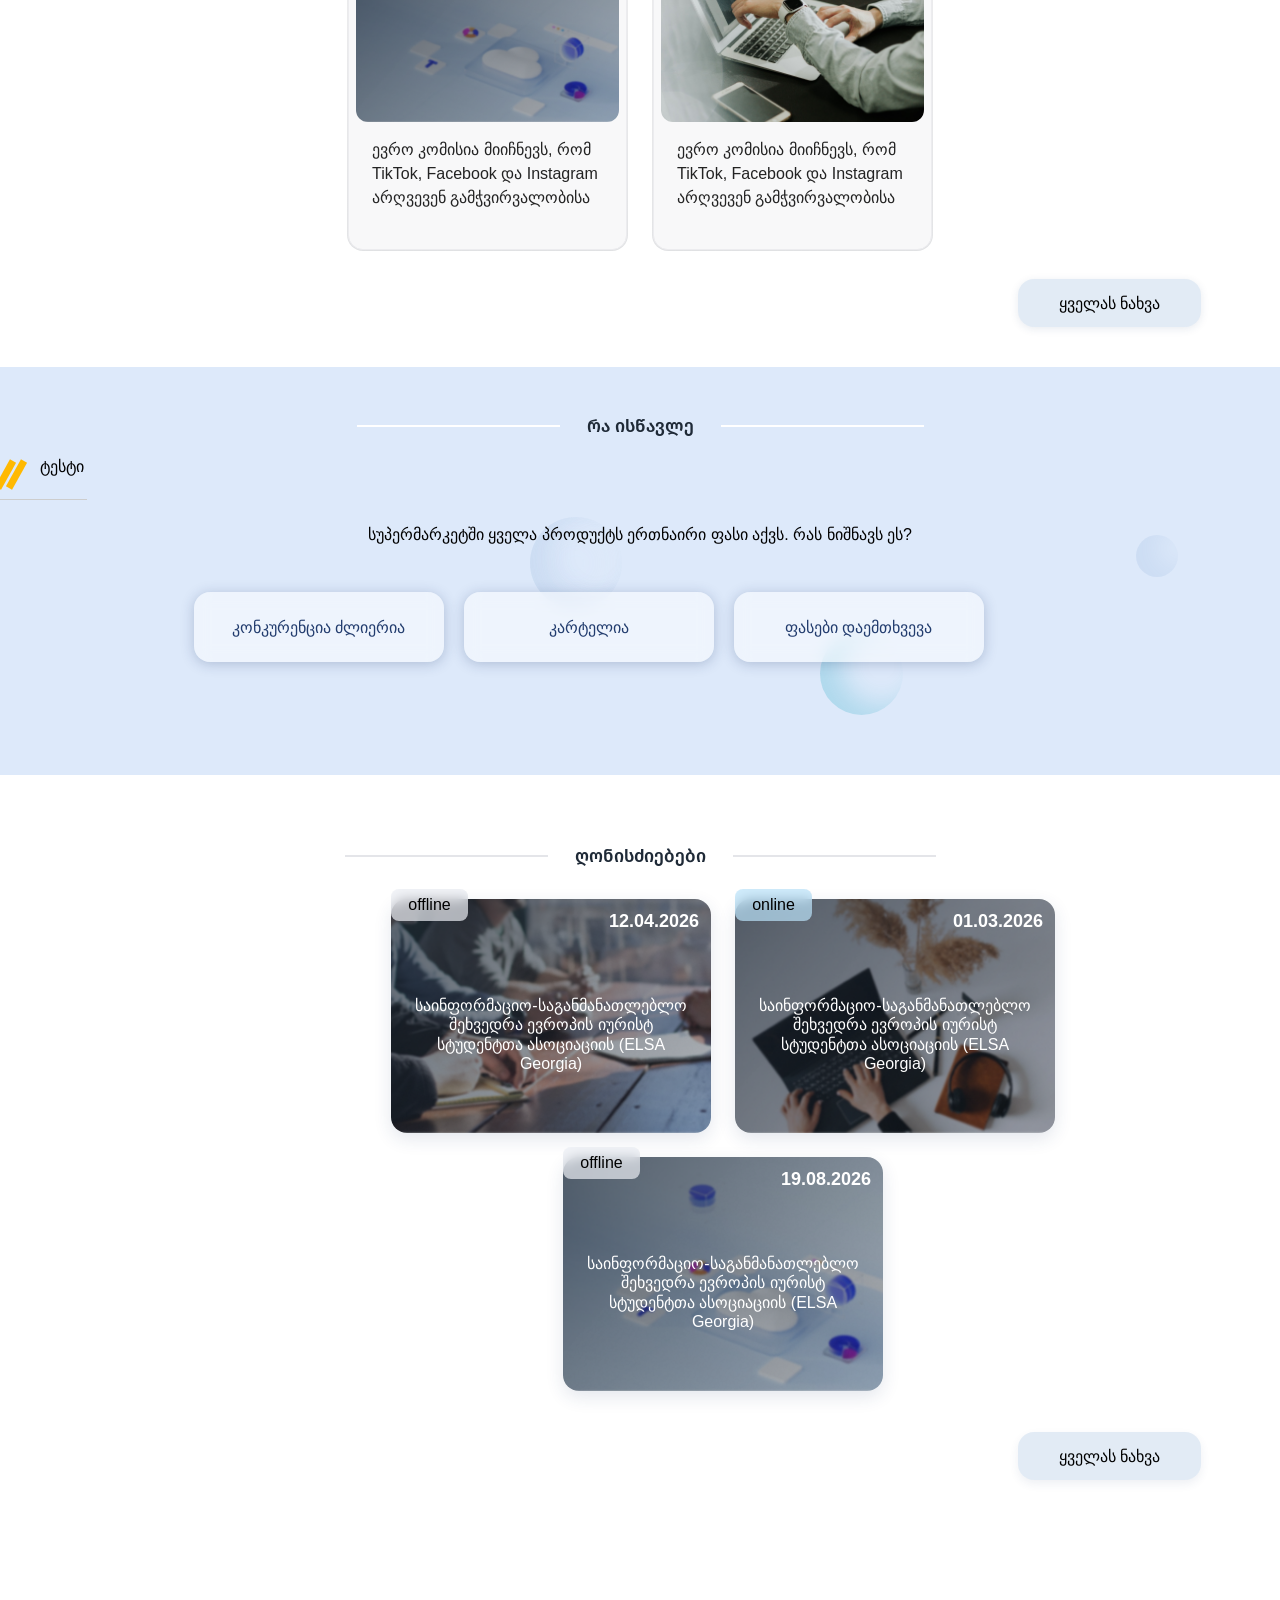
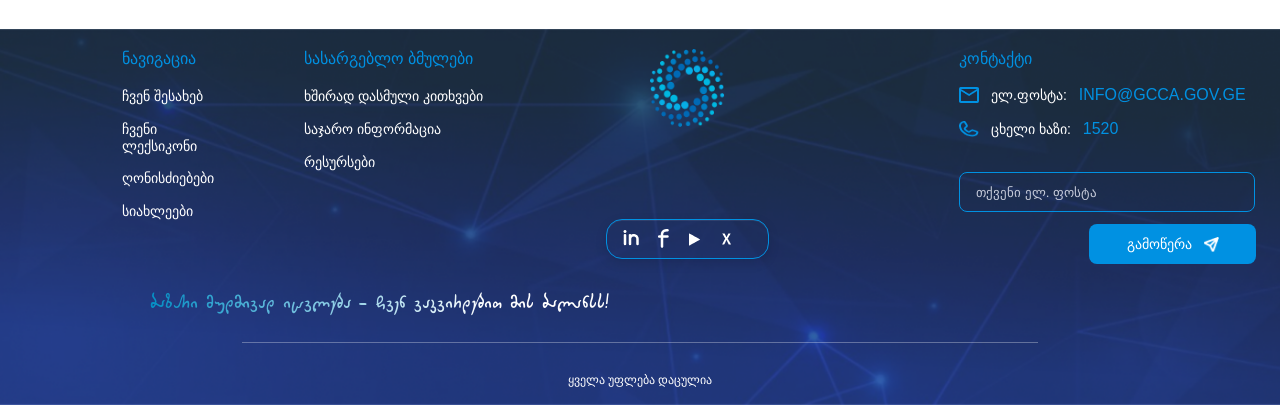
==== commit d0438772: "ჰედერის რესფონსივზე წვალება" ====
--- a/index.html
+++ b/index.html
@@ -67,6 +67,48 @@
                 <span></span>
                 <span></span>
             </button>
+            <div class="mobile-menu-overlay">
+                <div class="mobile-menu">
+
+                    <div class="mobile-menu-top">
+                        <img
+                            src="assets/images/logo-mobile.png"
+                            alt="logo"
+                            class="mobile-menu-logo"
+                        />
+
+                        <button class="mobile-menu-close">
+                            ✕
+                        </button>
+                    </div>
+
+                    <div class="mobile-menu-socials">
+                        <a href="#"><img src="assets/images/in-header.png" alt=""></a>
+                        <a href="#"><img src="assets/images/fb-header.png" alt=""></a>
+                        <a href="#"><img src="assets/images/play.png" alt=""></a>
+                        <a href="#"><img src="assets/images/x.png" alt=""></a>
+                    </div>
+
+                    <nav class="mobile-menu-nav">
+                        <a href="about.html">ჩვენ შესახებ</a>
+                        <a href="dictionary.html" class="active">ლექსიკონი</a>
+                        <a href="resources.html">რესურსები</a>
+                        <a href="event.html">ღონისძიებები</a>
+                        <a href="news.html">სიახლეები და ბლოგი</a>
+                        <a href="contact.html">კონტაქტი</a>
+                    </nav>
+
+                    <div class="mobile-menu-search">
+                        <img src="assets/images/search.png" alt="">
+
+                        <input
+                            type="text"
+                            placeholder="რა გაინტერესებს?"
+                        >
+                    </div>
+
+                </div>
+            </div>
             <nav class="nav">
                 <a href="about.html">ჩვენ შესახებ</a>
                 <a href="dictionary.html">ლექსიკონი</a>
--- a/assets/css/style.css
+++ b/assets/css/style.css
@@ -201,29 +201,214 @@
 .burger {
     display: none;
 
-    width: 48px;
-    height: 48px;
+    position: absolute;
+
+    top: 50%;
+    right: 20px;
+
+    transform: translateY(-50%);
+
+    width: 40px;
+    height: 40px;
 
     border: none;
     background: transparent;
 
+    flex-direction: column;
+    justify-content: center;
+    align-items: center;
+
+    gap: 5px;
+
     cursor: pointer;
 
+    z-index: 10000;
+}
+
+.burger span {
+    width: 24px;
+    height: 2px;
+
+    border-radius: 2px;
+
+    background: #ffffff;
+
+    transition: 0.3s ease;
+}
+/* =========================
+   MOBILE MENU
+========================= */
+
+.mobile-menu-overlay {
+    position: fixed;
+    inset: 0;
+
+    display: none;
+
+    justify-content: center;
+    align-items: flex-start;
+
+    background: rgba(0, 0, 0, 0.15);
+    backdrop-filter: blur(8px);
+
+    z-index: 9999;
+}
+
+.mobile-menu-overlay.active {
+    display: flex;
+}
+
+/* MENU */
+
+.mobile-menu {
+    width: 340px;
+    height: 100vh;
+
+    padding: 68px 34px;
+
+    background: rgba(255, 255, 255, 0.85);
+
+    backdrop-filter: blur(35px);
+
+    border-radius: 0 0 16px 16px;
+
+    box-shadow: 0 3px 13px rgba(3, 48, 53, 0.17);
+
+    display: flex;
     flex-direction: column;
-    justify-content: center;
-    align-items: center;
-
-    gap: 6px;
-
-    margin-left: auto;
-}
-
-.burger span {
-    width: 28px;
-    height: 2px;
+    align-items: center;
+}
+
+/* TOP */
+
+.mobile-menu-top {
+    width: 272px;
+
+    display: flex;
+    justify-content: space-between;
+    align-items: center;
+
+    margin-bottom: 32px;
+}
+
+.mobile-menu-logo {
+    width: 46px;
+    height: auto;
+}
+
+.mobile-menu-close {
+    border: none;
+    background: transparent;
+
+    font-size: 32px;
+    line-height: 1;
+
+    cursor: pointer;
+
+    color: #1f2a37;
+}
+
+/* SOCIALS */
+
+.mobile-menu-socials {
+    width: 163px;
+    height: 40px;
+
+    display: flex;
+    align-items: center;
+    justify-content: center;
+
+    gap: 8px;
+
+    padding: 0 12px;
+
+    border-radius: 16px;
+
+    background: #0a67c8;
+
+    margin-bottom: 32px;
+}
+
+.mobile-menu-socials a {
+    display: flex;
+    align-items: center;
+    justify-content: center;
+}
+
+/* NAV */
+
+.mobile-menu-nav {
+    width: 272px;
+
+    display: flex;
+    flex-direction: column;
+
+    gap: 24px;
+
+    margin-bottom: 24px;
+}
+
+.mobile-menu-nav a {
+    width: 272px;
+    height: 56px;
+
+    display: flex;
+    align-items: center;
+    justify-content: center;
+
+    text-decoration: none;
+
+    border-radius: 16px;
+
+    font-family: "FiraGO", sans-serif;
+    font-size: 18px;
+    font-weight: 500;
+
+    color: #1f2a37;
+}
+
+.mobile-menu-nav a.active {
     background: #ffffff;
-    border-radius: 10px;
-    transition: 0.3s ease;
+
+    box-shadow:
+        0 0 12px rgba(0, 145, 226, 0.25),
+        0 0 4px rgba(0, 145, 226, 0.15);
+}
+
+/* SEARCH */
+
+.mobile-menu-search {
+    width: 272px;
+    height: 56px;
+
+    display: flex;
+    align-items: center;
+
+    padding: 0 20px;
+
+    border-radius: 16px;
+
+    background: #ffffff;
+
+    box-shadow: 0 2px 9px rgba(34, 60, 110, 0.12);
+}
+
+.mobile-menu-search img {
+    width: 20px;
+    height: 20px;
+}
+
+.mobile-menu-search input {
+    flex: 1;
+
+    margin-left: 12px;
+
+    border: none;
+    outline: none;
+
+    background: transparent;
+
+    font-family: "FiraGO", sans-serif;
 }
 .nav {
     margin: 21px auto 0;
@@ -1233,9 +1418,9 @@
     transition: 0.25s ease;
 }
 
-/*დაადარე ფიგმას.footer-links a:hover {
+.footer-links a:hover {
     color: #07aee6;
-}*/
+}
 
 .footer-modules {
     min-width: 212px;
@@ -1429,7 +1614,7 @@
     margin-bottom: 31px;
     margin-top: 25px;
     text-align: center;
-    font-family: "FiraGO", sans-serif;
+    font-family: "FiraGO-Bold", sans-serif;
     font-size: 20px;
     font-weight: 600;
     text-transform: uppercase;
@@ -2022,7 +2207,7 @@
     margin-top: 32px;
     margin-bottom: 32px;
     text-align: center;
-    font-family: "FiraGO", sans-serif;
+    font-family: "FiraGO-Bold", sans-serif;
     font-size: 20px;
     font-weight: 600;
     text-transform: uppercase;
@@ -2053,7 +2238,7 @@
 .news-inner-title {
     max-width: 910px;
     text-align: center;
-    font-family: "FiraGO", sans-serif;
+    font-family: "FiraGO-Medium", sans-serif;
     font-size: 18px;
     font-weight: 500;
     line-height: 100%;
@@ -3200,7 +3385,7 @@
 }
 
 .resources-tab-btn {
-    width: 322px;
+    width: 50%;
     height: 67px;
 
     border: 1px solid rgba(48, 203, 255, 0.35);
@@ -4906,75 +5091,155 @@
    RESPONSIVE
 ========================================= */
 
-/* LAPTOP */
+/* LAPTOP 1280 */
 @media (max-width: 1280px) {
     .container {
         width: 100%;
-        padding: 0 24px;
-    }
-
-    .cards {
+        max-width: 1100px;
+        padding: 0 32px;
+    }
+
+    /* HEADER */
+
+    .logo {
+        width: 260px;
+        height: auto;
+    }
+
+    /* HERO */
+
+    .main-title {
+        font-size: 20px;
+    }
+
+    /* TOP CARDS */
+
+    .card-left,
+    .card-right {
+        width: 40%;
+    }
+
+    .search {
+        width: 100%;
+    }
+
+    /* ARTICLES */
+
+    .articles-section {
+        padding: 40px 32px;
+    }
+
+    .articles-cards {
+        display: grid;
+
+        grid-template-columns: repeat(2, 281px);
+
+        justify-content: center;
+
         gap: 24px;
-        padding: 0 24px;
-    }
-
-    .card-left {
-        width: 58%;
-    }
-
-    .card-right {
-        width: 42%;
-    }
+    }
+
+    /* LEARN */
+
+    .learn-content {
+        padding-inline: 32px;
+    }
+
+    .learn-options {
+        gap: 20px;
+    }
+
+    .learn-option {
+        width: 250px;
+    }
+
+    /* EVENTS */
 
     .event-cards {
-        width: 100%;
-    }
-
-    .learn-options {
-        width: 100%;
+        display: grid;
+
+        grid-template-columns: repeat(2, 320px);
+
         justify-content: center;
-        flex-wrap: wrap;
+
         gap: 24px;
     }
 
-    .footer-container {
-        gap: 40px;
+    .event-card {
+        width: 320px;
+    }
+    .event-card:last-child {
+        grid-column: 1 / span 2;
+
+        justify-self: center;
     }
 }
 
 /* TABLET */
 @media (max-width: 1024px) {
-    .nav {
-        max-width: 95%;
-        padding: 10px 20px;
-        flex-wrap: wrap;
+    .container {
+        width: 100%;
+        padding: 0 20px;
+    }
+
+    /* HEADER */
+    .header {
+        overflow: hidden;
+    }
+
+    .header-top {
+        display: flex;
+        align-items: center;
+        justify-content: space-between;
+    }
+
+    .header-left {
+        width: auto;
         height: auto;
-        gap: 12px;
-    }
+        display: flex;
+        align-items: center;
+    }
+
+    .logo {
+        width: 220px;
+        height: auto;
+    }
+
+    .header-right {
+        display: none;
+    }
+
+    /* TITLE */
 
     .main-title {
-        font-size: 24px;
-    }
-
-    .cards {
-        flex-direction: column;
-        align-items: center;
-    }
+        font-size: 26px;
+        width: 100%;
+        padding: 0 20px;
+    }
+
+    /* TOP CARDS */
 
     .card-left,
     .card-right {
-        width: 100%;
-        max-width: 700px;
+        width: calc(50% - 10px);
     }
 
     .search {
         width: 100%;
     }
 
+    .card-text {
+        width: 100%;
+    }
+
+    .highlight {
+        width: 280px;
+    }
+
     .tags {
         flex-direction: column;
+        gap: 16px;
         align-items: flex-start;
-        gap: 18px;
     }
 
     .tags-list {
@@ -4982,44 +5247,90 @@
         flex-wrap: wrap;
     }
 
-    .card-text {
+    /* BLUE SECTION */
+
+    .question-title::before,
+    .question-title::after {
+        width: 120px;
+    }
+
+    .options {
+        gap: 20px;
+    }
+
+    .option {
+        width: 220px;
+    }
+
+    /* ARTICLES */
+
+    .articles-section {
+        padding: 40px 24px;
+    }
+
+    /* ARTICLES */
+
+    .articles-cards {
+        display: grid;
+        grid-template-columns: repeat(2, minmax(260px, 281px));
+        justify-content: left;
+        gap: 24px;
+    }
+
+    .view-all-btn {
+        margin: 28px auto 0;
+    }
+
+    /* LEARN */
+
+    .learn-content {
+        padding-inline: 24px;
+    }
+
+    .learn-left {
+        position: static;
+        margin-bottom: 20px;
+    }
+
+    .learn-bottom-line {
+        display: none;
+    }
+
+    .learn-options {
         width: 100%;
-    }
-
-    .options {
+        gap: 20px;
+        justify-content: center;
+        flex-wrap: wrap;
+    }
+    .learn-option {
+        width: calc(50% - 16px);
+        max-width: 320px;
+    }
+
+    /* CIRCLES */
+
+    .circle-lg,
+    .circle-md,
+    .circle-sm {
+        display: none;
+    }
+
+    /* EVENTS */
+
+    .event-cards {
+        width: 100%;
         flex-wrap: wrap;
         justify-content: center;
-        gap: 24px;
-    }
-
-    .articles-section {
-        padding: 40px 24px;
-    }
-
-    .event-cards {
-        flex-wrap: wrap;
-        justify-content: center;
-    }
-
-    .footer-container {
-        flex-wrap: wrap;
-        justify-content: center;
-        text-align: center;
-    }
-
-    .footer-center {
-        margin-right: 0;
-    }
-
-    .footer-form button {
-        margin-left: 0;
-    }
-
-    .footer-line {
-        width: 90%;
-    }
-}
-
+    }
+
+    .event-card {
+        width: 320px;
+    }
+
+    .event-button {
+        margin: 40px auto 0;
+    }
+}
 /* MOBILE */
 @media (max-width: 768px) {
     .header-top {
@@ -5030,62 +5341,6 @@
     }
     .header-right {
         display: none;
-    }
-
-    /* BURGER */
-
-    .burger {
-        position: absolute;
-        top: 10%;
-        right: 0;
-        transform: translateY(-50%);
-        width: 30px;
-        height: 30px;
-        display: flex;
-        flex-direction: column;
-        justify-content: center;
-        align-items: center;
-        gap: 5px;
-        border: none;
-        background: transparent;
-        cursor: pointer;
-        z-index: 1001;
-    }
-
-    .burger span {
-        width: 22px;
-        height: 2px;
-        background: #ffffff;
-    }
-
-    .nav {
-        position: absolute;
-        top: 140px;
-        left: 20px;
-        right: 20px;
-        display: none;
-
-        flex-direction: column;
-        align-items: flex-start;
-
-        padding: 20px;
-
-        border-radius: 20px;
-
-        background: rgba(11, 44, 139, 0.96);
-
-        backdrop-filter: blur(14px);
-
-        z-index: 100;
-    }
-
-    .nav.active {
-        display: flex;
-    }
-
-    .nav a {
-        width: 100%;
-        padding: 14px 0;
     }
 
     .main-title {
@@ -5289,7 +5544,7 @@
 
     /*რა ისწავლე*/
 
-    . .learn-section {
+    .learn-section {
         position: relative;
 
         padding: 42px 23px 48px;
@@ -5504,218 +5759,669 @@
         font-size: 16px;
         font-weight: 400;
     }
-
-    /*ფუტერი*/
+}
+/* =========================
+   MOBILE 576px
+========================= */
+@media (max-width: 576px) {
+    body {
+        overflow-x: hidden;
+    }
+
+    .container {
+        width: 100%;
+        padding: 0 16px;
+    }
+
+    /* HEADER */
+
+    .header {
+        padding-top: 14px;
+    }
+
+    .header-top {
+        position: relative;
+    }
+
+    /* BURGER */
+
+    .burger {
+        display: flex;
+        right: 16px;
+        width: 36px;
+        height: 36px;
+    }
+
+    .burger span {
+        width: 22px;
+    }
+
+    .logo {
+        width: 210px;
+        height: auto;
+    }
+
+    .header-left {
+        width: auto;
+        height: auto;
+    }
+
+    .header-right {
+        display: none;
+    }
+
+    /* TITLE */
+
+    .main-title {
+        margin-top: 24px;
+        font-size: 22px;
+        line-height: 130%;
+    }
+
+    /* CARDS */
+
+    .cards {
+        gap: 20px;
+        margin-top: 28px;
+    }
+
+    .card-left,
+    .card-right {
+        width: 366px;
+        height: 217px;
+        margin: 0 auto;
+    }
+
+    .card {
+        padding: 14px;
+    }
+    .search {
+        height: 54px;
+    }
+
+    .search input {
+        font-size: 14px;
+    }
+
+    .tags {
+        flex-direction: column;
+        align-items: flex-start;
+        gap: 14px;
+        margin-top: 24px;
+    }
+
+    .tags-list {
+        width: 100%;
+        flex-wrap: wrap;
+        gap: 10px;
+    }
+
+    .tag {
+        font-size: 14px;
+    }
+
+    .divider-line {
+        width: 100%;
+        margin-top: 28px;
+    }
+
+    .icons {
+        margin-top: 24px;
+        gap: 18px;
+    }
+
+    /* RIGHT CARD */
+
+    .card-title {
+        width: 100%;
+        gap: 16px;
+        font-size: 16px;
+    }
+
+    .card-right::after {
+        width: 140px;
+    }
+
+    .highlight {
+        width: 100%;
+        font-size: 24px;
+    }
+
+    .card-text {
+        width: 100%;
+        font-size: 14px;
+        line-height: 150%;
+    }
+
+    .bottom-row {
+        gap: 14px;
+        flex-wrap: wrap;
+        margin-top: 24px;
+    }
+
+    .btn {
+        width: 120px;
+        font-size: 14px;
+    }
+
+    /* BLUE SECTION */
+
+    .blue-section {
+        padding-bottom: 50px;
+    }
+
+    .subscribe-btn {
+        position: static;
+        display: block;
+        margin: 0 auto 30px;
+        border-radius: 16px;
+    }
+
+    .handwritten-text {
+        max-width: 300px;
+        font-size: 18px;
+        line-height: 140%;
+        text-align: center;
+    }
+
+    .question-title {
+        margin-bottom: 30px;
+    }
+
+    .question-title::before,
+    .question-title::after {
+        width: 150px;
+    }
+
+    .options {
+        display: flex;
+        flex-wrap: wrap;
+        justify-content: center;
+        gap: 16px;
+    }
+
+    .option {
+        width: 183px;
+        height: 83px;
+        flex: 0 0 183px;
+    }
+    .option:nth-child(3) {
+        margin: 0 auto;
+    }
+
+    /* ARTICLES */
+
+    .articles-section {
+        padding: 32px 16px;
+    }
+
+    .articles-header {
+        gap: 12px;
+        margin-bottom: 28px;
+    }
+
+    .line {
+        width: 60px;
+    }
+
+    .article-card {
+        width: 100%;
+        height: auto;
+    }
+
+    .article-card:hover {
+        height: auto;
+    }
+
+    .article-content p {
+        max-height: none;
+        font-size: 14px;
+        line-height: 22px;
+    }
+
+    .article-full-btn {
+        opacity: 1;
+        visibility: visible;
+    }
+
+    .view-all-btn {
+        margin: 24px auto 0;
+    }
+
+    /* LEARN */
+
+    .learn-section {
+        padding: 36px 0;
+    }
+
+    .learn-header {
+        gap: 12px;
+        margin-bottom: 36px;
+    }
+
+    .learn-line {
+        width: 60px;
+    }
+
+    .learn-left {
+        position: static;
+        margin-bottom: 10px;
+    }
+
+    .learn-bottom-line {
+        display: none;
+    }
+
+    .learn-question {
+        height: auto;
+        font-size: 14px;
+        line-height: 150%;
+        margin-bottom: 24px;
+    }
+
+    .learn-options {
+        width: 100%;
+        flex-direction: column;
+        gap: 14px;
+    }
+
+    .learn-option {
+        width: 100%;
+        height: 60px;
+        font-size: 14px;
+    }
+
+    .circle-lg,
+    .circle-md,
+    .circle-sm {
+        display: none;
+    }
+
+    /* EVENTS */
+
+    .event-section {
+        padding: 40px 0;
+    }
+
+    .event-header {
+        gap: 12px;
+    }
+
+    .event-line {
+        width: 60px;
+    }
+    .event-cards {
+        display: flex;
+        overflow-x: auto;
+        gap: 16px;
+        scroll-snap-type: x mandatory;
+        padding-bottom: 10px;
+    }
+
+    .event-card {
+        flex: 0 0 281px;
+        width: 281px;
+        height: 220px;
+        scroll-snap-align: start;
+    }
+
+    .event-cards::-webkit-scrollbar {
+        display: none;
+    }
+    .event-card-title {
+        font-size: 14px;
+        bottom: 35px;
+    }
+
+    .event-date {
+        font-size: 14px;
+    }
+
+    .event-button {
+        margin: 28px auto 0;
+    }
+}
+/*/////////////////EVENT PAGE RESPONSIVE/////////////////*/
+/* =========================
+   1024px
+========================= */
+
+@media (max-width: 1024px) {
+    .container {
+        width: 100%;
+        padding: 0 24px;
+    }
+
+    /* TABS */
+
+    .events-page-tabs {
+        width: 100%;
+        gap: 20px;
+    }
+
+    .events-page-tab {
+        width: 100%;
+        font-size: 14px;
+    }
+
+    /* FILTERS */
+
+    .events-page-filters {
+        width: 100%;
+        flex-direction: column;
+        gap: 20px;
+        margin-bottom: 50px;
+    }
+
+    .events-page-field1,
+    .events-page-field2 {
+        width: 100%;
+    }
+
+    /* GRID */
+
+    .events-grid {
+        width: 100%;
+
+        grid-template-columns: repeat(2, 1fr);
+
+        justify-content: center;
+
+        gap: 24px;
+    }
+
+    .events-grid-card {
+        width: 100%;
+        height: 220px;
+    }
+
+    /* PAGINATION */
+
+    .events-pagination {
+        width: 100%;
+    }
+
+    .events-pagination-btn {
+        width: 240px;
+        flex-shrink: 0;
+    }
+
+    /* FOOTER */
 
     .footer-container {
-        display: flex;
+        flex-wrap: wrap;
+        justify-content: center;
+        gap: 40px;
+    }
+
+    .footer-column {
+        width: 45%;
+    }
+
+    .footer-center {
+        width: 100%;
+        order: -1;
+    }
+}
+/* =========================
+   EVENT PAGE*/
+/* =========================
+   1280px
+========================= */
+
+@media (max-width: 1280px) {
+    .event-inner-title {
+        width: 80%;
+    }
+
+    .event-inner-meta {
+        width: 100%;
+        padding: 0 32px;
+    }
+
+    .event-inner-card {
+        width: 100%;
+    }
+
+    .event-inner-divider {
+        width: 100%;
+    }
+}
+/* =========================
+   1024px
+========================= */
+
+@media (max-width: 1024px) {
+    .event-inner-blue-section {
+        padding: 40px 0 90px;
+    }
+
+    .event-inner-page-title {
+        font-size: 18px;
+    }
+
+    .event-inner-title {
+        width: 90%;
+        font-size: 18px;
+        line-height: 130%;
+    }
+
+    .event-inner-line {
+        width: 300px;
+    }
+
+    .event-inner-meta {
+        width: 100%;
+
+        padding: 0 24px;
+
+        flex-wrap: wrap;
+        justify-content: center;
+
+        gap: 20px;
+    }
+
+    .event-inner-location,
+    .event-inner-date {
+        font-size: 18px;
+    }
+
+    .event-inner-card {
+        width: 100%;
+
+        top: -60px;
+
+        padding: 24px;
+    }
+
+    .event-inner-divider {
+        width: 100%;
+
+        column-gap: 20px;
+    }
+
+    .event-inner-btn {
+        width: 240px;
+    }
+}
+/* =========================
+   768px
+========================= */
+
+@media (max-width: 768px) {
+    .event-inner-blue-section {
+        padding: 32px 0 80px;
+    }
+
+    .event-inner-page-title {
+        font-size: 16px;
+        margin-bottom: 20px;
+    }
+
+    .event-inner-title {
+        width: 100%;
+        max-width: 500px;
+
+        margin: 0 auto 24px;
+
+        padding: 0 20px;
+
+        text-align: center;
+
+        font-size: 17px;
+        line-height: 155%;
+    }
+
+    .event-inner-line {
+        width: 220px;
+        margin-bottom: 24px;
+    }
+
+    .event-inner-meta {
         flex-direction: column;
-    }
-
-    /* 1 */
-
-    .footer-center {
-        order: 1;
-    }
-
-    /* 2 */
-
-    .socials {
-        order: 2;
-    }
-
-    /* 3 */
-
-    .footer-modules {
-        order: 3;
-    }
-
-    /* 4 */
-
-    .footer-column:first-child {
-        order: 4;
-    }
-
-    /* 5 */
-
-    .footer-contact {
-        order: 5;
-    }
-
-    /* 6 */
-
-    .footer-form {
-        order: 6;
-    }
-
-    /* 7 */
-
-    .footer-quote {
-        order: 7;
-    }
-
-    /* 8 */
-
-    .footer-line {
-        order: 8;
-    }
-
-    /* 9 */
-
-    .footer-bottom {
-        order: 9;
-    }
-
-    .footer-logo {
-        width: 59px;
+
+        align-items: center;
+
+        gap: 16px;
+
+        margin-bottom: 40px;
+    }
+
+    .event-inner-location,
+    .event-inner-date {
+        font-size: 16px;
+
+        text-align: center;
+
+        flex-wrap: wrap;
+
+        justify-content: center;
+    }
+
+    .event-inner-badge {
+        font-size: 14px;
+    }
+
+    .event-inner-card {
+        top: -50px;
+
+        padding: 11px 20px;
+
+        min-height: 4dvb;
+    }
+    .event-inner-card p {
+        font-size: 15px;
+        line-height: 150%;
+    }
+
+    .event-inner-divider {
+        width: 100%;
+
+        grid-template-columns: 1fr;
+
+        row-gap: 20px;
+    }
+
+    .event-inner-divider-line {
+        display: none;
+    }
+
+    .event-inner-btn {
+        width: 100%;
+    }
+}
+
+/*/////////////////NEWS PAGE RESPONSIVE/////////////////*/
+/* =========================
+   1280px
+========================= */
+@media (max-width: 1280px) {
+    .news-page-grid {
+        grid-template-columns: repeat(4, minmax(0, 1fr));
+        gap: 20px;
+    }
+    .news-page-card {
+        width: 100%;
+    }
+
+    .news-page-more-wrapper {
+        width: 100%;
+    }
+}
+
+/* =========================
+   1024px
+========================= */
+@media (max-width: 1024px) {
+    .news-page-grid {
+        grid-template-columns: repeat(3, 1fr);
+        gap: 20px;
+    }
+
+    .news-page-card {
+        width: 100%;
+        height: 300px;
+    }
+
+    .news-page-more-wrapper {
+        width: 100%;
+        gap: 16px;
+    }
+
+    .news-page-more-btn {
+        width: 260px;
+    }
+}
+
+/* =========================
+   768px
+========================= */
+@media (max-width: 768px) {
+    .news-page-section {
+        padding-top: 20px;
+    }
+
+    .news-page-grid {
+        grid-template-columns: repeat(2, 1fr);
+        gap: 16px;
+        margin-top: 24px;
+        margin-bottom: 32px;
+    }
+
+    .news-page-card {
+        width: 100%;
         height: auto;
-    }
-
-    .footer-column {
-        width: fit-content;
-
-        margin-left: auto;
-
-        padding: 16px 0;
-    }
-
-    .footer-heading {
+        min-height: 280px;
+    }
+
+    .news-page-card-image-wrapper {
+        height: 130px;
+    }
+
+    .news-page-card-date {
+        top: 10px;
+        right: 10px;
+        font-size: 14px;
+    }
+
+    .news-page-card-content {
+        padding: 12px;
+    }
+
+    .news-page-card-text {
+        font-size: 12px;
+        line-height: 18px;
+    }
+
+    .news-page-more-wrapper {
         width: 100%;
-        text-align: right;
-        font-size: 16px;
-        font-weight: 500;
-        color: #0091e2;
-    }
-
-    /* LINKS CLOSED */
-
-    .footer-links {
-        max-height: 0;
-        overflow: hidden;
-        opacity: 0;
-        transition:
-            max-height 0.35s ease,
-            opacity 0.25s ease,
-            margin-top 0.25s ease;
-    }
-
-    /* OPEN */
-
-    .footer-column.active .footer-links {
-        max-height: 220px;
-
-        opacity: 1;
-
-        margin-top: 14px;
-    }
-
-    .footer-links li {
-        margin-bottom: 10px;
-
-        text-align: right;
-    }
-
-    .footer-links a {
+        gap: 12px;
+        padding-bottom: 40px;
+    }
+
+    .news-page-more-btn {
+        width: 220px;
+        height: 44px;
         font-size: 14px;
-
-        color: #dbe7ff;
-
-        text-decoration: none;
-    }
-
-    /* CONTACT */
-
-    .footer-contact {
-        display: flex;
-        flex-direction: column;
-    }
-    .footer-contact .footer-heading {
-        text-align: center;
-        margin-bottom: 18px;
-    }
-
-    .contact-item {
-        justify-content: center;
-        flex-wrap: wrap;
-        gap: 8px;
-        margin-bottom: 24px;
-
-        text-align: center;
-    }
-
-    .contact-link,
-    .contact-label {
-        font-size: 13px;
-    }
-
-    /* SOCIALS */
-
-    .socials {
-        display: flex;
-        align-items: center;
-        justify-content: center;
-
-        gap: 14px;
-
-        margin-bottom: 24px;
-    }
-
-    .socials img {
-        width: 18px;
-        height: 18px;
-    }
-
-    /* FORM */
-
-    .footer-form {
-        display: flex;
-
-        gap: 10px;
-
-        margin-top: 22px;
-    }
-
-    .footer-form input {
-        width: 100%;
-        height: 42px;
-
-        padding: 0 14px;
-
-        border-radius: 12px;
-    }
-
-    .footer-form button {
-        height: 42px;
-
-        padding: 0 18px;
-
-        border-radius: 12px;
-
-        white-space: nowrap;
-    }
-
-    /* QUOTE */
-
-    .footer-quote {
-        margin-top: 28px;
-
-        padding: 0 23px;
-
-        text-align: center;
-
-        font-size: 13px;
-        line-height: 160%;
-    }
-
-    .footer-line {
-        margin: 22px auto 14px;
-
-        width: calc(100% - 46px);
-    }
-
-    .footer-bottom {
-        text-align: center;
-
-        font-size: 12px;
-    }
-}
+    }
+}
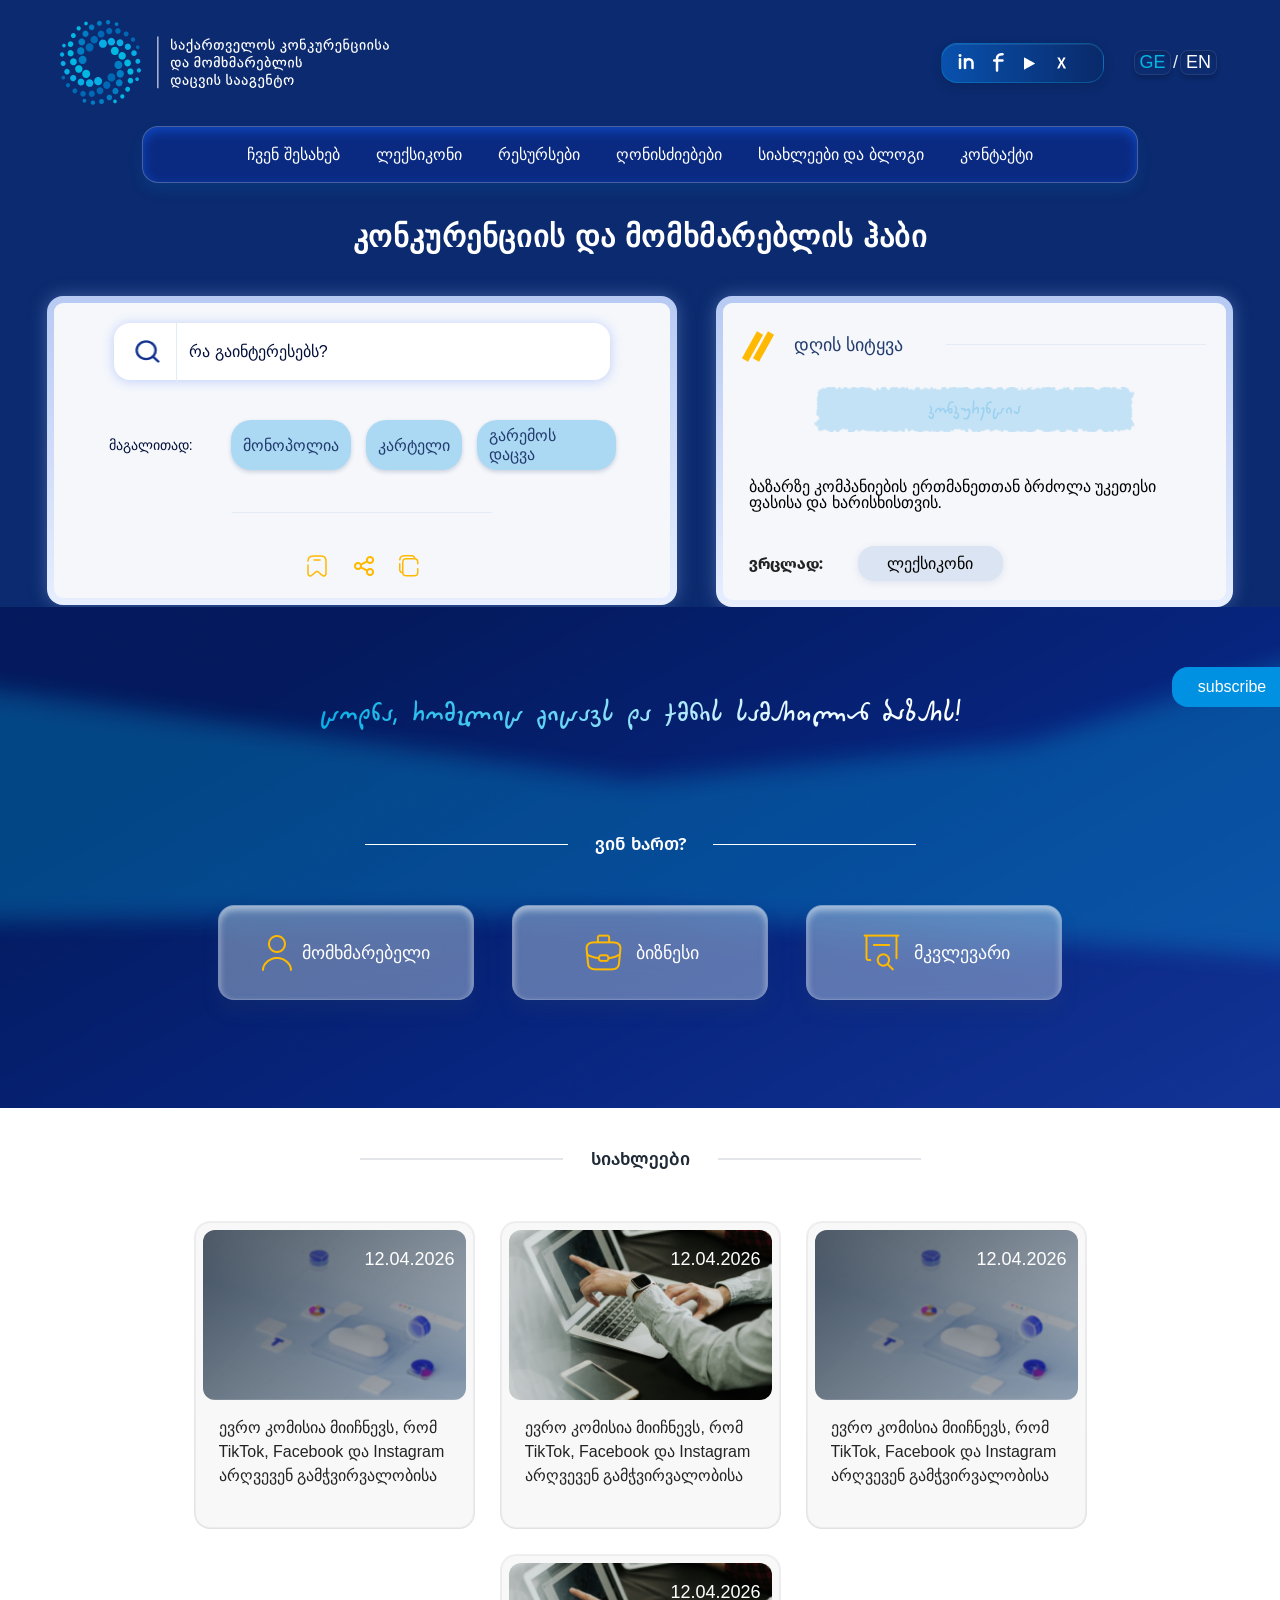
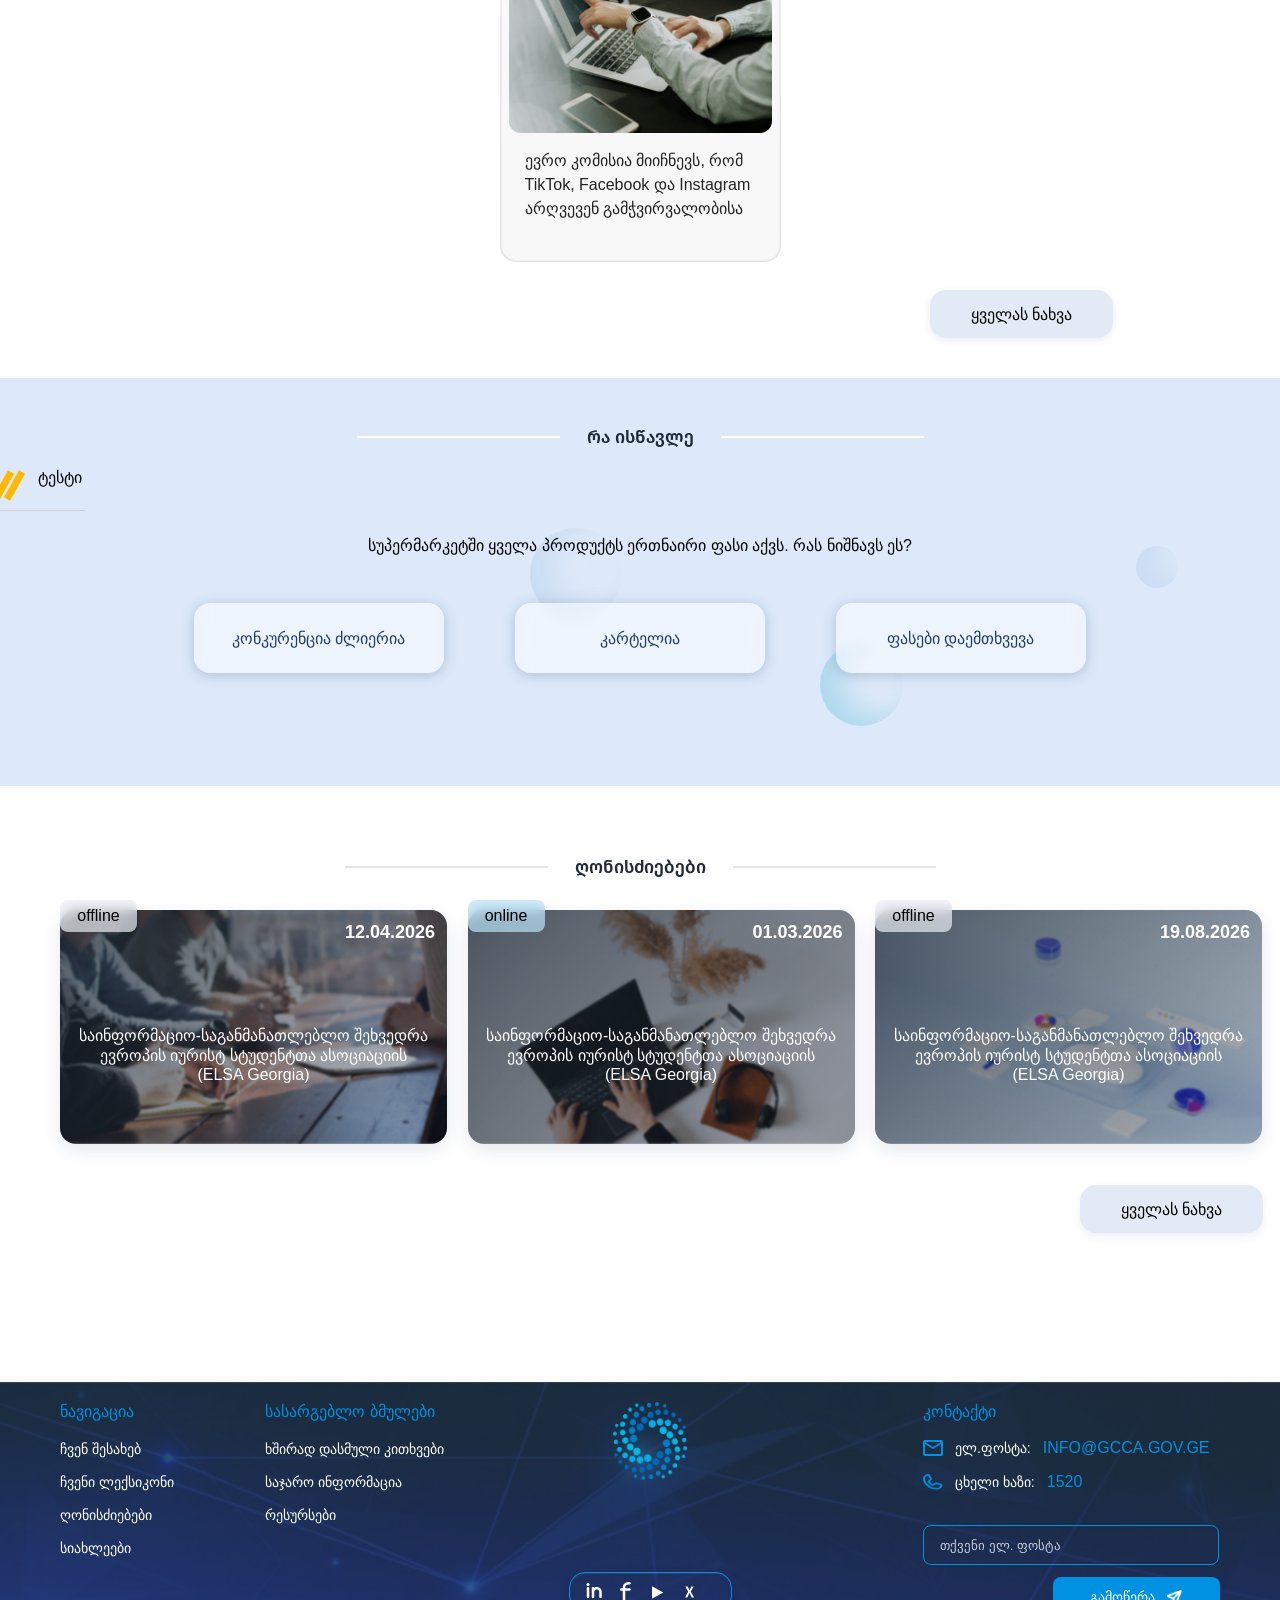
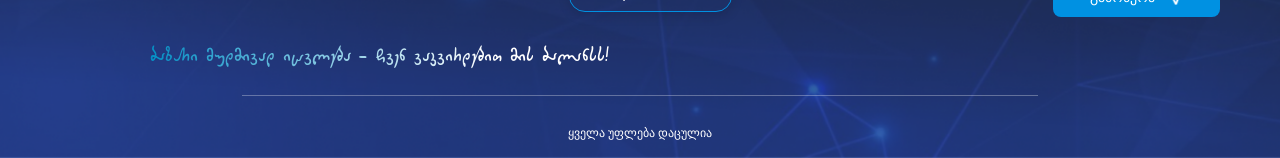
==== commit 35c4d514: "responsive 576" ====
--- a/index.html
+++ b/index.html
@@ -72,7 +72,7 @@
 
                     <div class="mobile-menu-top">
                         <img
-                            src="assets/images/logo-mobile.png"
+                            src="assets/images/logo.png"
                             alt="logo"
                             class="mobile-menu-logo"
                         />
--- a/assets/css/style.css
+++ b/assets/css/style.css
@@ -200,28 +200,19 @@
 
 .burger {
     display: none;
-
     position: absolute;
-
     top: 50%;
     right: 20px;
-
     transform: translateY(-50%);
-
-    width: 40px;
-    height: 40px;
-
+    width: 30px;
+    height: 30px;
     border: none;
     background: transparent;
-
     flex-direction: column;
     justify-content: center;
     align-items: center;
-
     gap: 5px;
-
     cursor: pointer;
-
     z-index: 10000;
 }
 
@@ -238,22 +229,22 @@
 /* =========================
    MOBILE MENU
 ========================= */
-
 .mobile-menu-overlay {
     position: fixed;
     inset: 0;
 
     display: none;
 
-    justify-content: center;
+    justify-content: flex-end;
     align-items: flex-start;
+
+    overflow: hidden;
 
     background: rgba(0, 0, 0, 0.15);
     backdrop-filter: blur(8px);
 
     z-index: 9999;
 }
-
 .mobile-menu-overlay.active {
     display: flex;
 }
@@ -261,16 +252,20 @@
 /* MENU */
 
 .mobile-menu {
+    box-sizing: border-box;
+    outline: 2px solid red;
     width: 340px;
+    max-width: 100vw;
+
     height: 100vh;
 
     padding: 68px 34px;
 
-    background: rgba(255, 255, 255, 0.85);
+    background: #ffffff;
 
     backdrop-filter: blur(35px);
 
-    border-radius: 0 0 16px 16px;
+    border-radius: 16px 0 0 16px;
 
     box-shadow: 0 3px 13px rgba(3, 48, 53, 0.17);
 
@@ -278,7 +273,6 @@
     flex-direction: column;
     align-items: center;
 }
-
 /* TOP */
 
 .mobile-menu-top {
@@ -313,19 +307,13 @@
 .mobile-menu-socials {
     width: 163px;
     height: 40px;
-
-    display: flex;
-    align-items: center;
-    justify-content: center;
-
+    display: flex;
+    align-items: center;
+    justify-content: center;
     gap: 8px;
-
     padding: 0 12px;
-
     border-radius: 16px;
-
-    background: #0a67c8;
-
+    background: #0069b5;
     margin-bottom: 32px;
 }
 
@@ -333,6 +321,8 @@
     display: flex;
     align-items: center;
     justify-content: center;
+    width: 24px;
+    height: 24px;
 }
 
 /* NAV */
@@ -5093,115 +5083,48 @@
 
 /* LAPTOP 1280 */
 @media (max-width: 1280px) {
+}
+
+/* TABLET */
+@media (max-width: 1024px) {
+}
+/* MOBILE */
+@media (max-width: 768px) {
+}
+/* =========================
+   MOBILE 576px
+========================= */
+/* =========================
+   MOBILE 576px
+========================= */
+
+@media (max-width: 576px) {
+    body {
+        overflow-x: hidden;
+    }
+
     .container {
         width: 100%;
-        max-width: 1100px;
-        padding: 0 32px;
+        padding: 0 16px;
     }
 
     /* HEADER */
 
-    .logo {
-        width: 260px;
-        height: auto;
-    }
-
-    /* HERO */
-
-    .main-title {
-        font-size: 20px;
-    }
-
-    /* TOP CARDS */
-
-    .card-left,
-    .card-right {
-        width: 40%;
-    }
-
-    .search {
-        width: 100%;
-    }
-
-    /* ARTICLES */
-
-    .articles-section {
-        padding: 40px 32px;
-    }
-
-    .articles-cards {
-        display: grid;
-
-        grid-template-columns: repeat(2, 281px);
-
-        justify-content: center;
-
-        gap: 24px;
-    }
-
-    /* LEARN */
-
-    .learn-content {
-        padding-inline: 32px;
-    }
-
-    .learn-options {
-        gap: 20px;
-    }
-
-    .learn-option {
-        width: 250px;
-    }
-
-    /* EVENTS */
-
-    .event-cards {
-        display: grid;
-
-        grid-template-columns: repeat(2, 320px);
-
-        justify-content: center;
-
-        gap: 24px;
-    }
-
-    .event-card {
-        width: 320px;
-    }
-    .event-card:last-child {
-        grid-column: 1 / span 2;
-
-        justify-self: center;
-    }
-}
-
-/* TABLET */
-@media (max-width: 1024px) {
-    .container {
-        width: 100%;
-        padding: 0 20px;
-    }
-
-    /* HEADER */
     .header {
-        overflow: hidden;
+        padding-top: 14px;
     }
 
     .header-top {
-        display: flex;
-        align-items: center;
-        justify-content: space-between;
+        position: relative;
     }
 
     .header-left {
         width: auto;
         height: auto;
-        display: flex;
-        align-items: center;
     }
 
     .logo {
-        width: 220px;
+        width: 270px;
         height: auto;
     }
 
@@ -5209,608 +5132,82 @@
         display: none;
     }
 
-    /* TITLE */
-
-    .main-title {
-        font-size: 26px;
-        width: 100%;
-        padding: 0 20px;
-    }
-
-    /* TOP CARDS */
-
-    .card-left,
-    .card-right {
-        width: calc(50% - 10px);
-    }
-
-    .search {
-        width: 100%;
-    }
-
-    .card-text {
-        width: 100%;
-    }
-
-    .highlight {
-        width: 280px;
-    }
-
-    .tags {
-        flex-direction: column;
-        gap: 16px;
-        align-items: flex-start;
-    }
-
-    .tags-list {
-        width: 100%;
-        flex-wrap: wrap;
-    }
-
-    /* BLUE SECTION */
-
-    .question-title::before,
-    .question-title::after {
-        width: 120px;
-    }
-
-    .options {
-        gap: 20px;
-    }
-
-    .option {
-        width: 220px;
-    }
-
-    /* ARTICLES */
-
-    .articles-section {
-        padding: 40px 24px;
-    }
-
-    /* ARTICLES */
-
-    .articles-cards {
-        display: grid;
-        grid-template-columns: repeat(2, minmax(260px, 281px));
-        justify-content: left;
-        gap: 24px;
-    }
-
-    .view-all-btn {
-        margin: 28px auto 0;
-    }
-
-    /* LEARN */
-
-    .learn-content {
-        padding-inline: 24px;
-    }
-
-    .learn-left {
-        position: static;
-        margin-bottom: 20px;
-    }
-
-    .learn-bottom-line {
+    .nav {
         display: none;
     }
 
-    .learn-options {
-        width: 100%;
-        gap: 20px;
-        justify-content: center;
-        flex-wrap: wrap;
-    }
-    .learn-option {
-        width: calc(50% - 16px);
-        max-width: 320px;
-    }
-
-    /* CIRCLES */
-
-    .circle-lg,
-    .circle-md,
-    .circle-sm {
-        display: none;
-    }
-
-    /* EVENTS */
-
-    .event-cards {
-        width: 100%;
-        flex-wrap: wrap;
-        justify-content: center;
-    }
-
-    .event-card {
-        width: 320px;
-    }
-
-    .event-button {
-        margin: 40px auto 0;
-    }
-}
-/* MOBILE */
-@media (max-width: 768px) {
-    .header-top {
-        position: relative;
+    /* BURGER */
+
+    .burger {
         display: flex;
-        align-items: center;
-        justify-content: space-between;
-    }
-    .header-right {
-        display: none;
-    }
-
-    .main-title {
-        width: 339px;
-        margin: 16px auto 0;
-        font-family: "FiraGO-Bold", sans-serif;
-        font-size: 20px;
-        font-weight: 700;
-        line-height: 140%;
-        text-align: center;
-        word-break: break-word;
-    }
-
-    .card {
-        padding: 16px;
-    }
-
-    /*left card*/
-    .search {
-        height: 41px;
-        padding: 0 16px;
-    }
-
-    .tags {
-        display: inline-flex;
-        flex-direction: row;
-        align-items: center;
-        justify-content: space-between;
-        gap: 12px;
-        width: 100%;
-        margin-top: 34px;
-    }
-
-    .tags-label {
-        flex: 0 0 auto;
-        white-space: nowrap;
-        font-size: 14px;
-    }
-
-    .tags-list {
-        display: inline-flex;
-        align-items: center;
-        gap: 12px;
-    }
-
-    .tags-list .tag:nth-child(3) {
-        display: none;
-    }
-
-    .tag {
-        padding: 4px 10px;
-        font-size: 14px;
-        white-space: nowrap;
-    }
-    /*right card*/
-    .divider-line {
-        width: 260px;
-    }
-
-    .card-right::after {
-        width: 163px;
-    }
-
-    .highlight {
-        display: none;
-    }
-
-    .bottom-row {
-        flex-direction: row;
-        align-items: center;
-        justify-content: center;
-        width: 100%;
-        gap: 8px;
-    }
-
-    .handwritten-text {
-        font-size: 20px;
-        font-weight: 400;
-        line-height: 32px;
-        width: 90%;
-    }
-    /*ვინ ხარ*/
-
-    .user-options {
-        margin-top: 20px;
-    }
-
-    .question-title {
-        position: relative;
-        margin-bottom: 20px;
-        text-align: center;
-        font-size: 16px;
-        font-weight: 500;
-        color: #ffffff;
-    }
-
-    .options {
-        display: flex;
-        flex-wrap: wrap;
-        justify-content: center;
-        gap: 14px;
-        padding: 0 8px;
-    }
-
-    .option {
-        width: calc(50% - 7px);
-        height: 63px;
-        display: flex;
-        align-items: center;
-        justify-content: center;
-        gap: 8px;
-        font-size: 16x;
-        font-weight: 500;
-    }
-
-    .option img {
+        position: absolute;
+        top: 8%;
+        right: 16px;
+        transform: translateY(-50%);
         width: 30px;
         height: 30px;
-        object-fit: contain;
-    }
-
-    .option:last-child {
-        width: 184px;
-    }
-    /*სიახლეები*/
-
-    .articles-section {
-        padding: 40px 0 !important;
-        overflow: hidden;
-    }
-
-    /* HEADER */
-
-    .articles-header {
-        padding: 0 23px;
-        margin-bottom: 20px;
-    }
-
-    /* CAROUSEL */
-
-    .articles-cards {
-        display: flex;
-        flex-wrap: nowrap;
-        gap: 25px;
-        overflow-x: auto;
-        overflow-y: hidden;
-        scroll-snap-type: x mandatory;
-        padding-left: 23px;
-        padding-right: 0;
-        padding-bottom: 14px;
-        -webkit-overflow-scrolling: touch;
-        scrollbar-width: none;
-    }
-
-    .articles-cards::-webkit-scrollbar {
-        display: none;
-    }
-
-    /* CARD */
-
-    .article-card {
-        flex: 0 0 calc(100vw - 90px);
-        min-width: calc(100vw - 90px);
-        max-width: calc(100vw - 90px);
-        scroll-snap-align: start;
-        text-decoration: none;
-    }
-
-    .article-card-inner {
-        width: 100%;
-        overflow: hidden;
-    }
-
-    .article-image {
-        position: relative;
-        width: 100%;
-        height: 220px;
-        overflow: hidden;
-    }
-
-    .article-date {
-        position: absolute;
-        top: 18px;
-        right: 18px;
+    }
+
+    .burger span {
+        width: 20px;
+        height: 2px;
+    }
+
+    /
+    /* TOP */
+
+    .mobile-menu-top {
+        width: 272px;
+        margin-bottom: 32px;
+    }
+
+    .mobile-menu-logo {
+        width: 46px;
+    }
+
+    .mobile-menu-close {
+        font-size: 24px;
+    }
+
+    /* SOCIALS */
+
+    .mobile-menu-socials {
+        width: 163px;
+        height: 40px;
+        padding: 12px;
+
+        margin-bottom: 32px;
+    }
+
+    /* NAV */
+
+    .mobile-menu-nav {
+        width: 272px;
+
+        gap: 24px;
+
+        margin-bottom: 24px;
+    }
+
+    .mobile-menu-nav a {
+        width: 272px;
+        height: 56px;
+
         font-size: 18px;
-        font-weight: 500;
-    }
-
-    .article-content {
-        padding: 16px;
-    }
-
-    .view-all-btn {
-        display: flex;
-
-        align-items: center;
-        justify-content: center;
-
-        margin: 24px auto 0;
-    }
-
-    /*რა ისწავლე*/
-
-    .learn-section {
-        position: relative;
-
-        padding: 42px 23px 48px;
-
-        background: #dde9fa;
-
-        overflow: hidden;
-    }
-
-    /* CIRCLES */
-
-    .circle-lg {
-        width: 64px;
-        height: 64px;
-
-        left: -12px;
-        top: 170px;
-
-        opacity: 0.14;
-    }
-
-    .circle-md {
-        width: 56px;
+    }
+
+    .mobile-menu-nav a.active {
+        background: #ffffff;
+
+        box-shadow: 0 2px 9px rgba(34, 60, 110, 0.1);
+    }
+
+    /* SEARCH */
+
+    .mobile-menu-search {
+        width: 272px;
         height: 56px;
-
-        right: -16px;
-        left: auto;
-
-        top: 310px;
-
-        opacity: 0.18;
-    }
-
-    .circle-sm {
-        width: 34px;
-        height: 34px;
-
-        right: 26px;
-        left: auto;
-
-        top: 145px;
-
-        opacity: 0.14;
-    }
-
-    /* HEADER */
-
-    .learn-header {
-        display: flex;
-        align-items: center;
-        justify-content: center;
-        gap: 14px;
-        margin-bottom: 66px;
-    }
-
-    .learn-line:first-child {
-        display: none;
-    }
-
-    .learn-line:last-child {
-        width: 100%;
-        max-width: 102px;
-    }
-
-    .learn-title {
-        font-size: 16px;
-        font-weight: 500;
-    }
-
-    /* TEST ROW */
-
-    .learn-left {
-        position: static;
-        width: 100%;
-        display: flex;
-        align-items: center;
-        gap: 10px;
-        margin-top: -113px;
-    }
-
-    .learn-label {
-        font-size: 16x;
-        font-weight: 500;
-    }
-
-    .learn-bottom-line {
-        display: none;
-    }
-
-    /* QUESTION */
-
-    .learn-question {
-        max-width: 364px;
-
-        margin-bottom: 66px;
-        text-align: center;
-        font-size: 16px;
-        font-weight: 400;
-        line-height: 145%;
-        color: #000000;
-    }
-
-    /* OPTIONS */
-
-    .learn-options {
-        width: 250px;
-        display: flex;
-        flex-direction: column;
-        gap: 12px;
-    }
-
-    .learn-option {
-        width: 100%;
-        height: 64px;
-        display: flex;
-        align-items: center;
-        justify-content: center;
-        font-size: 16px;
-        font-weight: 400;
-    }
-
-    .subscribe-btn {
-        position: static;
-        margin: 0 auto 30px;
-        border-radius: 16px;
-    }
-    /*ღონისძიებები*/
-    .event-section {
-        padding: 49px 0 56px;
-        overflow: hidden;
-    }
-
-    /* HEADER */
-
-    .event-header {
-        display: flex;
-        align-items: center;
-        justify-content: center;
-        margin-bottom: 28px;
-    }
-
-    .event-line {
-        flex: 1;
-        max-width: 132px;
-    }
-
-    .event-title {
-        font-size: 16px;
-        font-weight: 600;
-    }
-
-    /* CAROUSEL */
-
-    .event-cards {
-        display: flex;
-        flex-wrap: nowrap;
-        gap: 25px;
-        overflow-x: auto;
-        overflow-y: hidden;
-        scroll-snap-type: x mandatory;
-        padding-right: 40px;
-        padding-bottom: 28px;
-        -webkit-overflow-scrolling: touch;
-        scrollbar-width: none;
-    }
-
-    .event-cards::-webkit-scrollbar {
-        display: none;
-    }
-
-    /* CARD */
-
-    .event-card {
-        flex: 0 0 calc(100vw - 90px);
-        min-width: calc(100vw - 90px);
-        max-width: calc(100vw - 90px);
-        scroll-snap-align: start;
-        text-decoration: none;
-    }
-
-    .event-image-wrap {
-        position: relative;
-        width: 100%;
-        height: 191px;
-        overflow: hidden;
-    }
-
-    /* DATE */
-
-    .event-date {
-        font-size: 16px;
-        font-weight: 600;
-    }
-
-    /* TITLE */
-
-    .event-card-title {
-        font-size: 16px;
-        font-weight: 400;
-        line-height: 150%;
-    }
-
-    /* BUTTON */
-
-    .event-button {
-        display: flex;
-        align-items: center;
-        justify-content: center;
-        margin: 0 auto 0;
-        width: 183px;
-        height: 48px;
-        font-size: 16px;
-        font-weight: 400;
-    }
-}
-/* =========================
-   MOBILE 576px
-========================= */
-@media (max-width: 576px) {
-    body {
-        overflow-x: hidden;
-    }
-
-    .container {
-        width: 100%;
-        padding: 0 16px;
-    }
-
-    /* HEADER */
-
-    .header {
-        padding-top: 14px;
-    }
-
-    .header-top {
-        position: relative;
-    }
-
-    /* BURGER */
-
-    .burger {
-        display: flex;
-        right: 16px;
-        width: 36px;
-        height: 36px;
-    }
-
-    .burger span {
-        width: 22px;
-    }
-
-    .logo {
-        width: 210px;
-        height: auto;
-    }
-
-    .header-left {
-        width: auto;
-        height: auto;
-    }
-
-    .header-right {
-        display: none;
-    }
-
-    /* TITLE */
+    }
 
     .main-title {
         margin-top: 24px;
@@ -6050,24 +5447,38 @@
     .event-line {
         width: 60px;
     }
+
     .event-cards {
+        width: 100%;
+
         display: flex;
-        overflow-x: auto;
-        gap: 16px;
-        scroll-snap-type: x mandatory;
-        padding-bottom: 10px;
+        flex-direction: column;
+
+        align-items: center;
+
+        gap: 20px;
+
+        margin-bottom: 32px;
     }
 
     .event-card {
-        flex: 0 0 281px;
-        width: 281px;
-        height: 220px;
-        scroll-snap-align: start;
-    }
-
-    .event-cards::-webkit-scrollbar {
-        display: none;
-    }
+        width: 100%;
+        max-width: 340px;
+
+        height: 234px;
+    }
+
+    .event-image-wrap {
+        width: 100%;
+        height: 234px;
+    }
+
+    .event-image {
+        width: 100%;
+        height: 100%;
+        object-fit: cover;
+    }
+
     .event-card-title {
         font-size: 14px;
         bottom: 35px;
@@ -6078,350 +5489,38 @@
     }
 
     .event-button {
+        display: block;
+
         margin: 28px auto 0;
-    }
-}
-/*/////////////////EVENT PAGE RESPONSIVE/////////////////*/
-/* =========================
-   1024px
-========================= */
-
-@media (max-width: 1024px) {
-    .container {
-        width: 100%;
-        padding: 0 24px;
-    }
-
-    /* TABS */
-
-    .events-page-tabs {
-        width: 100%;
-        gap: 20px;
-    }
-
-    .events-page-tab {
-        width: 100%;
-        font-size: 14px;
-    }
-
-    /* FILTERS */
-
-    .events-page-filters {
-        width: 100%;
-        flex-direction: column;
-        gap: 20px;
-        margin-bottom: 50px;
-    }
-
-    .events-page-field1,
-    .events-page-field2 {
-        width: 100%;
-    }
-
-    /* GRID */
-
-    .events-grid {
-        width: 100%;
-
-        grid-template-columns: repeat(2, 1fr);
-
+
+        margin-left: auto;
+        margin-right: auto;
+    }
+
+    /* FOOTER */
+
+    .footer-column,
+    .footer-contact,
+    .footer-modules,
+    .footer-quote,
+    .footer-line,
+    .footer-bottom {
+        display: none;
+    }
+
+    .footer-container {
+        display: flex;
         justify-content: center;
-
-        gap: 24px;
-    }
-
-    .events-grid-card {
-        width: 100%;
-        height: 220px;
-    }
-
-    /* PAGINATION */
-
-    .events-pagination {
-        width: 100%;
-    }
-
-    .events-pagination-btn {
-        width: 240px;
-        flex-shrink: 0;
-    }
-
-    /* FOOTER */
-
-    .footer-container {
-        flex-wrap: wrap;
-        justify-content: center;
-        gap: 40px;
-    }
-
-    .footer-column {
-        width: 45%;
     }
 
     .footer-center {
-        width: 100%;
-        order: -1;
-    }
-}
-/* =========================
-   EVENT PAGE*/
-/* =========================
-   1280px
-========================= */
-
-@media (max-width: 1280px) {
-    .event-inner-title {
-        width: 80%;
-    }
-
-    .event-inner-meta {
-        width: 100%;
-        padding: 0 32px;
-    }
-
-    .event-inner-card {
-        width: 100%;
-    }
-
-    .event-inner-divider {
-        width: 100%;
-    }
-}
-/* =========================
-   1024px
-========================= */
-
-@media (max-width: 1024px) {
-    .event-inner-blue-section {
-        padding: 40px 0 90px;
-    }
-
-    .event-inner-page-title {
-        font-size: 18px;
-    }
-
-    .event-inner-title {
-        width: 90%;
-        font-size: 18px;
-        line-height: 130%;
-    }
-
-    .event-inner-line {
-        width: 300px;
-    }
-
-    .event-inner-meta {
-        width: 100%;
-
-        padding: 0 24px;
-
-        flex-wrap: wrap;
-        justify-content: center;
-
-        gap: 20px;
-    }
-
-    .event-inner-location,
-    .event-inner-date {
-        font-size: 18px;
-    }
-
-    .event-inner-card {
-        width: 100%;
-
-        top: -60px;
-
-        padding: 24px;
-    }
-
-    .event-inner-divider {
-        width: 100%;
-
-        column-gap: 20px;
-    }
-
-    .event-inner-btn {
-        width: 240px;
-    }
-}
-/* =========================
-   768px
-========================= */
-
-@media (max-width: 768px) {
-    .event-inner-blue-section {
-        padding: 32px 0 80px;
-    }
-
-    .event-inner-page-title {
-        font-size: 16px;
-        margin-bottom: 20px;
-    }
-
-    .event-inner-title {
-        width: 100%;
-        max-width: 500px;
-
-        margin: 0 auto 24px;
-
-        padding: 0 20px;
-
-        text-align: center;
-
-        font-size: 17px;
-        line-height: 155%;
-    }
-
-    .event-inner-line {
-        width: 220px;
-        margin-bottom: 24px;
-    }
-
-    .event-inner-meta {
-        flex-direction: column;
-
-        align-items: center;
-
-        gap: 16px;
-
-        margin-bottom: 40px;
-    }
-
-    .event-inner-location,
-    .event-inner-date {
-        font-size: 16px;
-
-        text-align: center;
-
-        flex-wrap: wrap;
-
-        justify-content: center;
-    }
-
-    .event-inner-badge {
-        font-size: 14px;
-    }
-
-    .event-inner-card {
-        top: -50px;
-
-        padding: 11px 20px;
-
-        min-height: 4dvb;
-    }
-    .event-inner-card p {
-        font-size: 15px;
-        line-height: 150%;
-    }
-
-    .event-inner-divider {
-        width: 100%;
-
-        grid-template-columns: 1fr;
-
-        row-gap: 20px;
-    }
-
-    .event-inner-divider-line {
-        display: none;
-    }
-
-    .event-inner-btn {
-        width: 100%;
-    }
-}
-
-/*/////////////////NEWS PAGE RESPONSIVE/////////////////*/
-/* =========================
-   1280px
-========================= */
-@media (max-width: 1280px) {
-    .news-page-grid {
-        grid-template-columns: repeat(4, minmax(0, 1fr));
-        gap: 20px;
-    }
-    .news-page-card {
-        width: 100%;
-    }
-
-    .news-page-more-wrapper {
-        width: 100%;
-    }
-}
-
-/* =========================
-   1024px
-========================= */
-@media (max-width: 1024px) {
-    .news-page-grid {
-        grid-template-columns: repeat(3, 1fr);
-        gap: 20px;
-    }
-
-    .news-page-card {
-        width: 100%;
-        height: 300px;
-    }
-
-    .news-page-more-wrapper {
-        width: 100%;
-        gap: 16px;
-    }
-
-    .news-page-more-btn {
-        width: 260px;
-    }
-}
-
-/* =========================
-   768px
-========================= */
-@media (max-width: 768px) {
-    .news-page-section {
-        padding-top: 20px;
-    }
-
-    .news-page-grid {
-        grid-template-columns: repeat(2, 1fr);
-        gap: 16px;
-        margin-top: 24px;
-        margin-bottom: 32px;
-    }
-
-    .news-page-card {
-        width: 100%;
-        height: auto;
-        min-height: 280px;
-    }
-
-    .news-page-card-image-wrapper {
-        height: 130px;
-    }
-
-    .news-page-card-date {
-        top: 10px;
-        right: 10px;
-        font-size: 14px;
-    }
-
-    .news-page-card-content {
-        padding: 12px;
-    }
-
-    .news-page-card-text {
-        font-size: 12px;
-        line-height: 18px;
-    }
-
-    .news-page-more-wrapper {
-        width: 100%;
-        gap: 12px;
-        padding-bottom: 40px;
-    }
-
-    .news-page-more-btn {
-        width: 220px;
-        height: 44px;
-        font-size: 14px;
-    }
-}
+        margin-right: 0;
+    }
+
+    /* SAFETY */
+
+    body,
+    main {
+        overflow-x: hidden;
+    }
+}
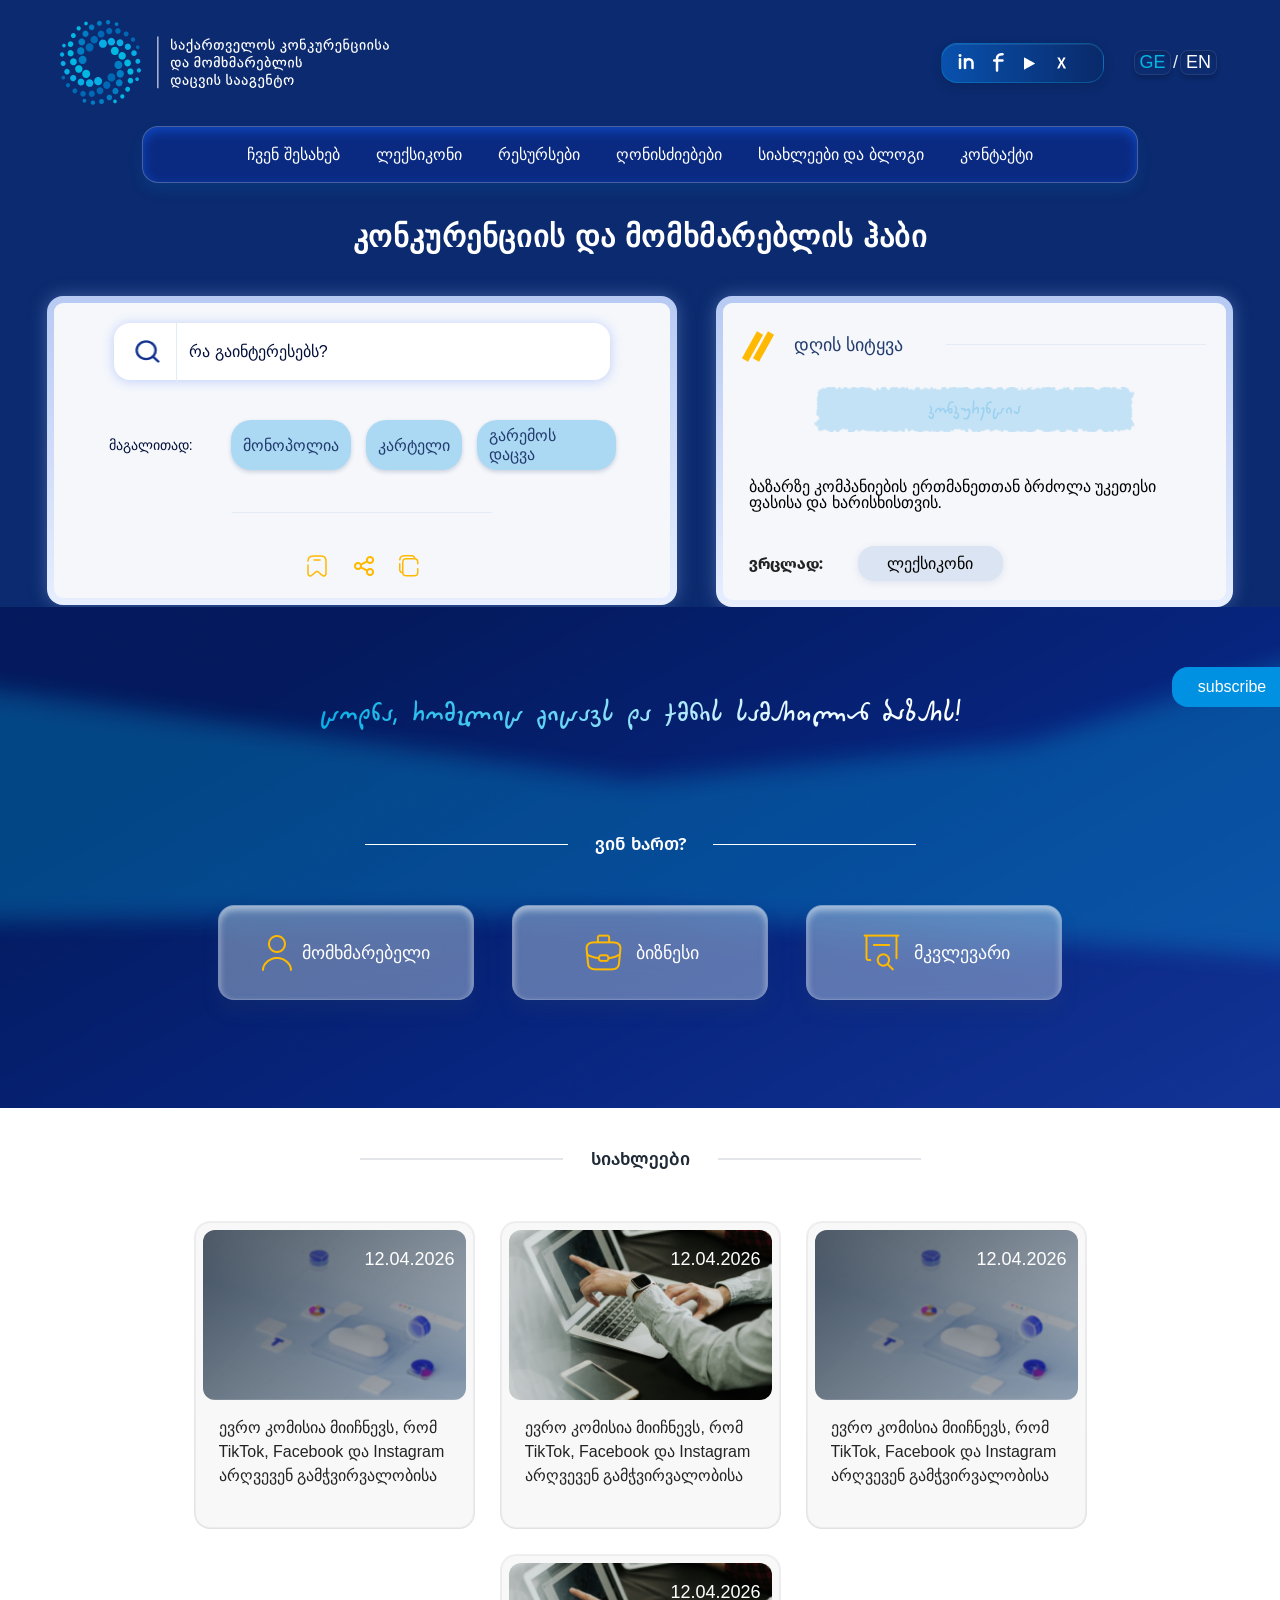
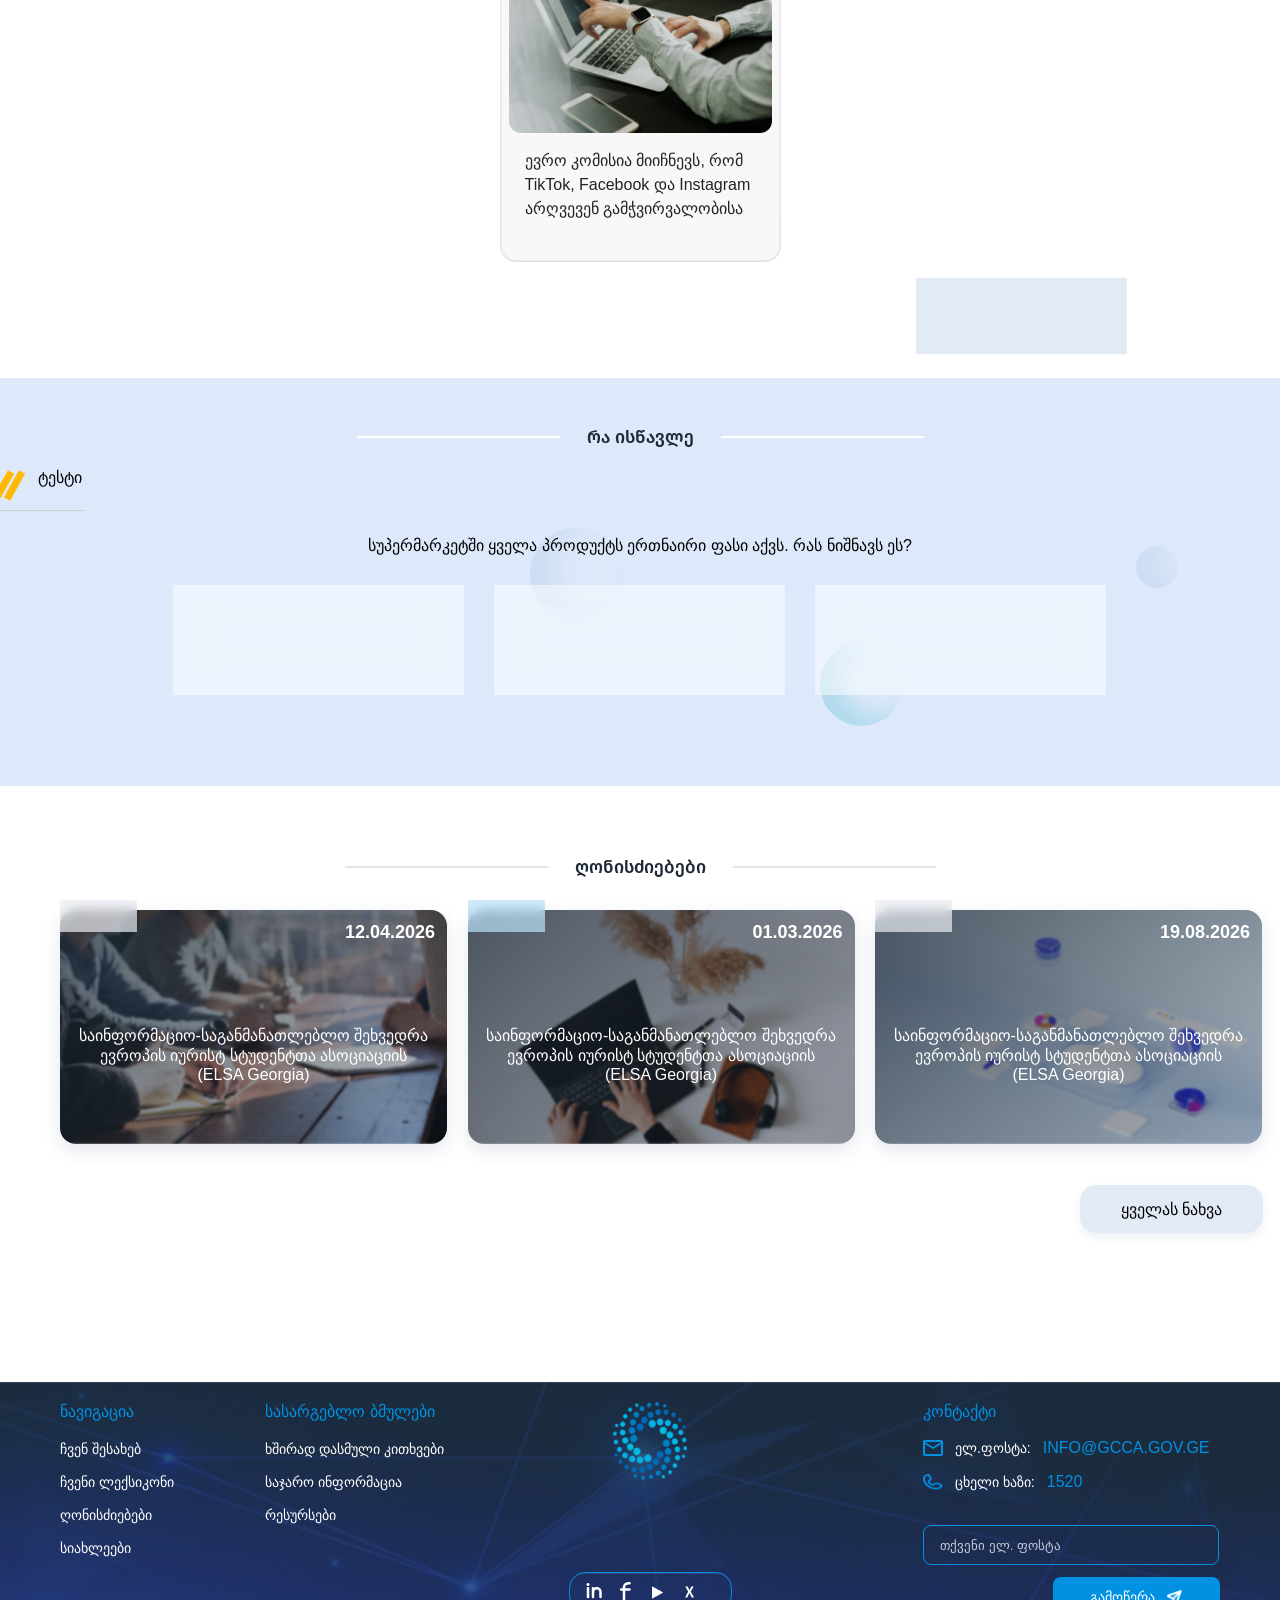
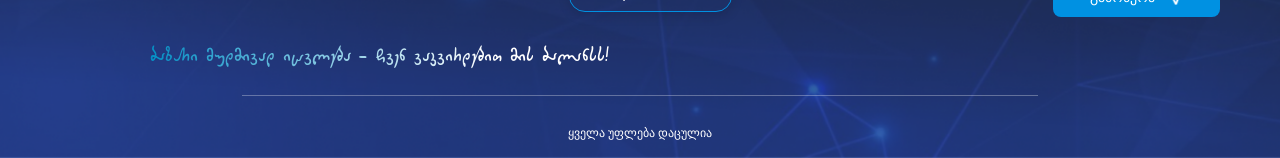
==== commit 9dbe0b51: "ფუტერის მობ ვერსია 576" ====
--- a/index.html
+++ b/index.html
@@ -622,6 +622,67 @@
             </div>
             <div class="footer-line"></div>
             <div class="footer-bottom">ყველა უფლება დაცულია</div>
+            
+        </footer>
+        <footer class="footer-mobile">
+            <div class="footer-mobile-top">
+                <img
+                    src="assets/images/logo.png"
+                    alt="logo"
+                    class="footer-mobile-logo"
+                >
+
+                <div class="footer-mobile-nav">
+                    <a href="#">სასარგებლო ბმულები</a>
+                    <a href="#">ნავიგაცია</a>
+                    
+                </div>
+            </div>
+
+            <div class="footer-mobile-contact">
+                 <h3 class="footer-mobile-contact-title">
+                    კონტაქტი
+                </h3>
+
+                <div class="footer-mobile-item">
+                    
+                    <img src="assets/images/footer-mail.png" alt="">
+                    <span>ელ. ფოსტა:</span>
+                    <a href="mailto:info@gcca.gov.ge">
+                        INFO@GCCA.GOV.GE
+                    </a>
+                </div>
+
+                <div class="footer-mobile-item">
+                    <img src="assets/images/footer-call.png" alt="">
+                    <span>ცხელი ხაზი:</span>
+                    <a href="tel:1520">1520</a>
+                </div>
+
+            </div>
+
+            <div class="footer-mobile-socials">
+                <a href="#"><img src="assets/images/in-header.png" alt=""></a>
+                <a href="#"><img src="assets/images/fb-header.png" alt=""></a>
+                <a href="#"><img src="assets/images/play.png" alt=""></a>
+                <a href="#"><img src="assets/images/x.png" alt=""></a>
+            </div>
+
+            <form class="footer-mobile-form">
+                <input type="email" placeholder="თქვენი ელ. ფოსტა">
+                <button>გამოწერა</button>
+            </form>
+
+            <div class="footer-mobile-quote">
+                ბაზარი მუდმივად იცვლება — ჩვენ ვაკვირდებით მის ბალანსს!
+            </div>
+
+            <div class="footer-mobile-line"></div>
+
+            <div class="footer-mobile-bottom">
+                ყველა უფლება დაცულია
+            </div>
+
         </footer>
     </body>
 </html>
--- a/assets/css/style.css
+++ b/assets/css/style.css
@@ -253,13 +253,12 @@
 
 .mobile-menu {
     box-sizing: border-box;
-    outline: 2px solid red;
-    width: 340px;
-    max-width: 100vw;
-
-    height: 100vh;
-
-    padding: 68px 34px;
+    width: 320px;
+    max-width: calc(100vw - 32px);
+
+    height: 861px;
+    overflow-y: auto;
+    padding: 40px 24px;
 
     background: #ffffff;
 
@@ -399,6 +398,177 @@
     background: transparent;
 
     font-family: "FiraGO", sans-serif;
+}
+
+/*footer mobile*/
+.footer-mobile {
+    display: none;
+
+    position: relative;
+
+    width: 100%;
+
+    padding: 22px 19px;
+
+    background-image: url("../images/mobile-footer-bg.png");
+    background-repeat: no-repeat;
+    background-position: center;
+    background-size: cover;
+
+    box-sizing: border-box;
+
+    color: #ffffff;
+}
+.footer-mobile-top {
+    display: flex;
+    justify-content: space-between;
+    align-items: flex-start;
+
+    margin-bottom: 24px;
+}
+
+.footer-mobile-logo {
+    width: 59px;
+    height: 59px;
+
+    display: block;
+
+    margin-bottom: 20px;
+}
+
+.footer-mobile-nav {
+    display: flex;
+    flex-direction: column;
+    gap: 10px;
+
+    margin-bottom: 24px;
+}
+
+.footer-mobile-nav a {
+    text-decoration: none;
+
+    font-family: "FiraGO", sans-serif;
+    font-size: 16px;
+    font-weight: 500;
+
+    color: #0091e2;
+}
+.footer-mobile-contact-title {
+    text-align: center;
+
+    margin-bottom: 20px;
+
+    font-family: "FiraGO", sans-serif;
+    font-size: 20px;
+    font-weight: 500;
+
+    color: #00a8ff;
+}
+.footer-mobile-contact {
+    margin-bottom: 24px;
+}
+
+.footer-mobile-item {
+    display: flex;
+    align-items: center;
+    gap: 12px;
+
+    margin-bottom: 14px;
+}
+
+.footer-mobile-item a {
+    color: #0091e2;
+    text-decoration: none;
+}
+
+.footer-mobile-socials {
+    display: flex;
+    align-items: center;
+    justify-content: center;
+    gap: 8px;
+
+    width: 163px;
+    height: 40px;
+
+    border: 1px solid #0091e2;
+    border-radius: 16px;
+
+    margin: 0 auto 20px;
+}
+
+.footer-mobile-form {
+    display: flex;
+    flex-direction: column;
+    gap: 12px;
+
+    margin-bottom: 20px;
+}
+
+.footer-mobile-form input {
+    width: 100%;
+    height: 40px;
+
+    border: 1px solid #0091e2;
+    border-radius: 8px;
+
+    background: transparent;
+
+    padding: 0 16px;
+
+    color: #ffffff;
+}
+
+.footer-mobile-form button {
+    width: 167px;
+    height: 40px;
+
+    margin: 0 auto;
+
+    border: none;
+    border-radius: 8px;
+
+    background: #0091e2;
+
+    color: #ffffff;
+}
+
+.footer-mobile-quote {
+    text-align: center;
+
+    font-family: "DM Giorgi", sans-serif;
+    font-size: 16px;
+    line-height: 150%;
+
+    margin-bottom: 20px;
+    background: linear-gradient(
+        90deg,
+        #048fc4 0%,
+        #26a7d9 35%,
+        #7fd4f2 60%,
+        #ffffff 100%
+    );
+
+    -webkit-background-clip: text;
+    background-clip: text;
+
+    -webkit-text-fill-color: transparent;
+    color: transparent;
+}
+
+.footer-mobile-line {
+    width: 157px;
+    height: 1px;
+
+    margin: 0 auto 14px;
+
+    background: rgba(255, 255, 255, 0.3);
+}
+
+.footer-mobile-bottom {
+    text-align: center;
+
+    font-family: "FiraGO", sans-serif;
+    font-size: 12px;
 }
 .nav {
     margin: 21px auto 0;
@@ -5497,26 +5667,75 @@
         margin-right: auto;
     }
 
-    /* FOOTER */
-
-    .footer-column,
-    .footer-contact,
-    .footer-modules,
-    .footer-quote,
-    .footer-line,
-    .footer-bottom {
+    .footer {
         display: none;
     }
 
-    .footer-container {
+    .footer-mobile {
+        display: block;
+    }
+    .footer-mobile-logo {
+        margin-top: 16px;
+    }
+    .footer-mobile-nav {
         display: flex;
+        flex-direction: column;
+        align-items: flex-end;
+
+        gap: 10px;
+    }
+    .footer-mobile-top {
+        align-items: flex-start;
+        margin-top: 14px;
+        margin-bottom: 20px;
+    }
+    .footer-mobile-contact {
+        display: flex;
+        flex-direction: column;
+        align-items: center;
+        margin-bottom: 23px;
+    }
+    .footer-mobile-item {
+        width: 100%;
         justify-content: center;
     }
-
-    .footer-center {
-        margin-right: 0;
-    }
-
+    .footer-mobile-socials {
+        margin: 0 auto 23px;
+    }
+    .footer-mobile-form {
+        display: flex;
+        flex-direction: row;
+        justify-content: center;
+        gap: 12px;
+
+        margin-bottom: 24px;
+    }
+    .footer-mobile-form input {
+        width: 238px;
+        height: 44px;
+    }
+    .footer-mobile-form button {
+        width: 109px;
+        height: 44px;
+
+        margin: 0;
+    }
+    .footer-mobile-form input::placeholder {
+        font-family: "FiraGO", sans-serif;
+        font-size: 14px;
+        font-weight: 400;
+        color: #c5cad9;
+        opacity: 1;
+    }
+    .footer-mobile-quote {
+        width: 260px;
+
+        margin: 0 auto 20px;
+
+        text-align: center;
+
+        line-height: 150%;
+    }
     /* SAFETY */
 
     body,
